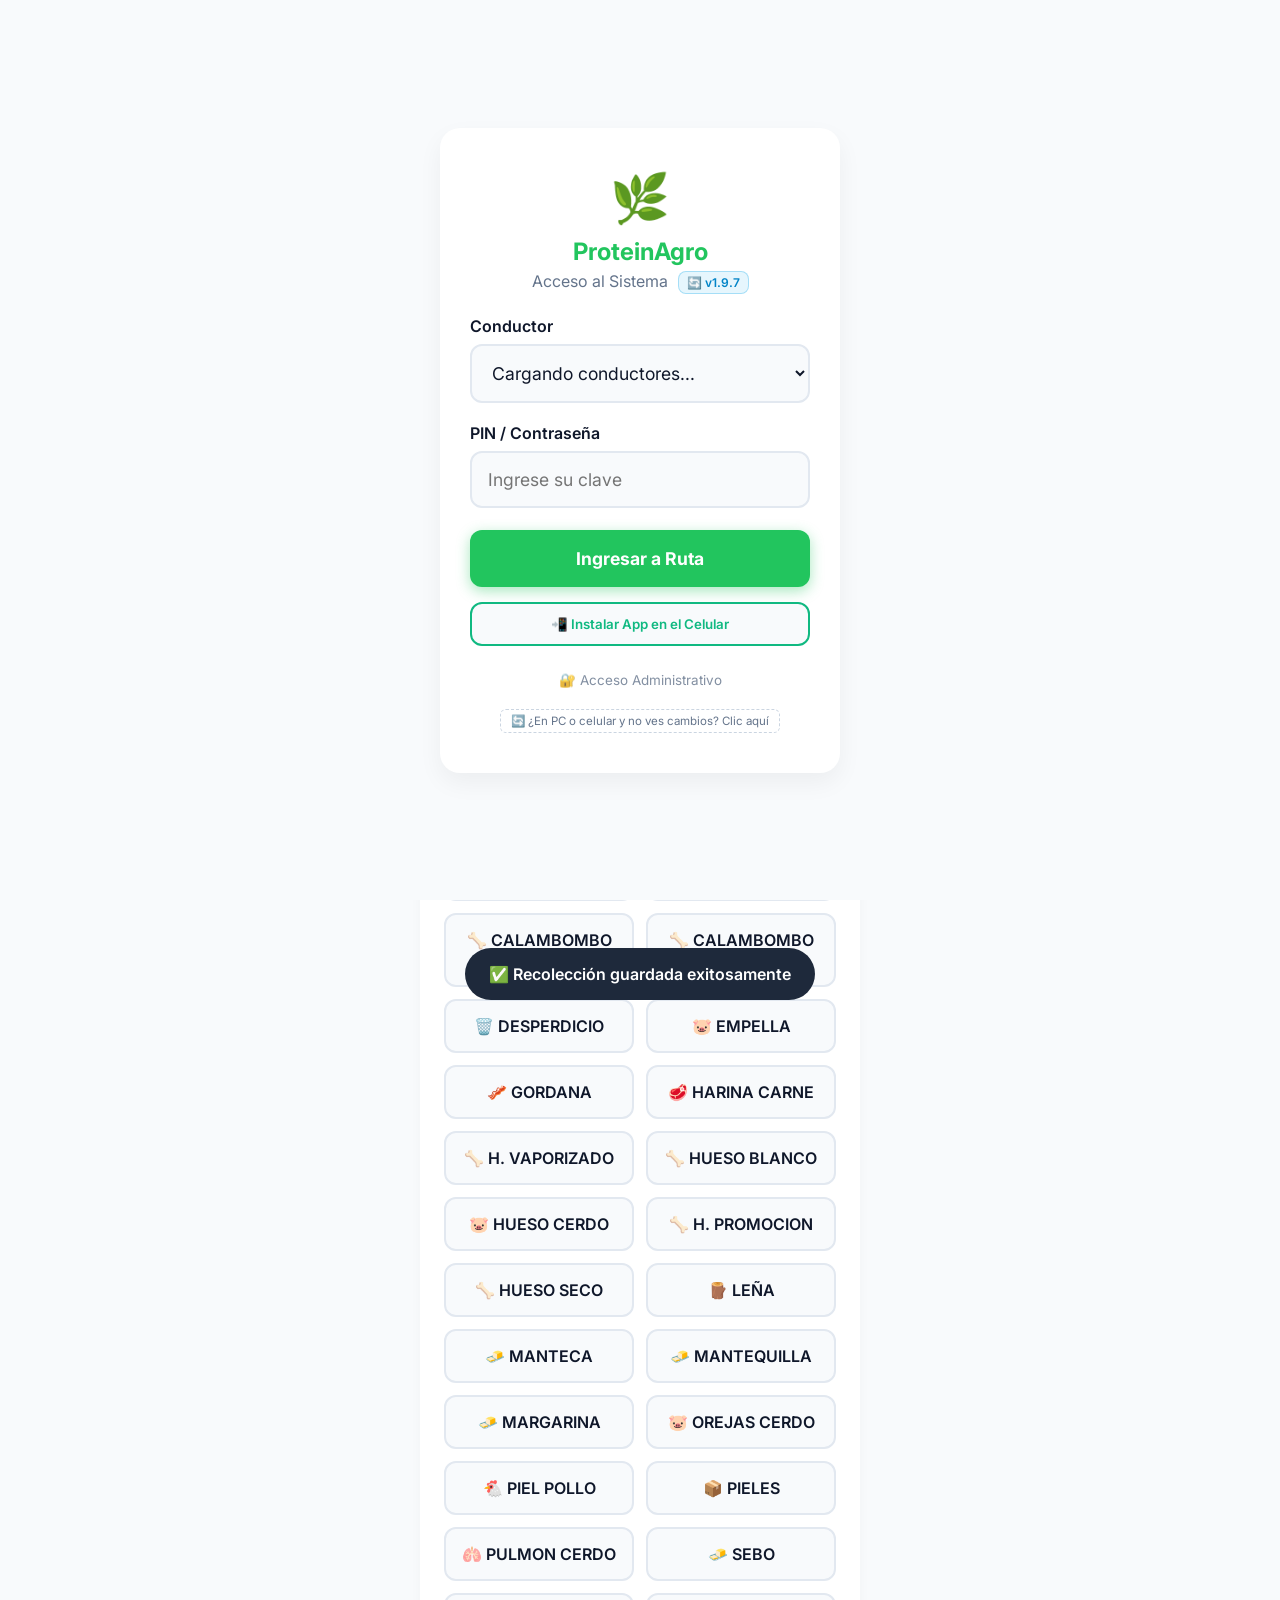
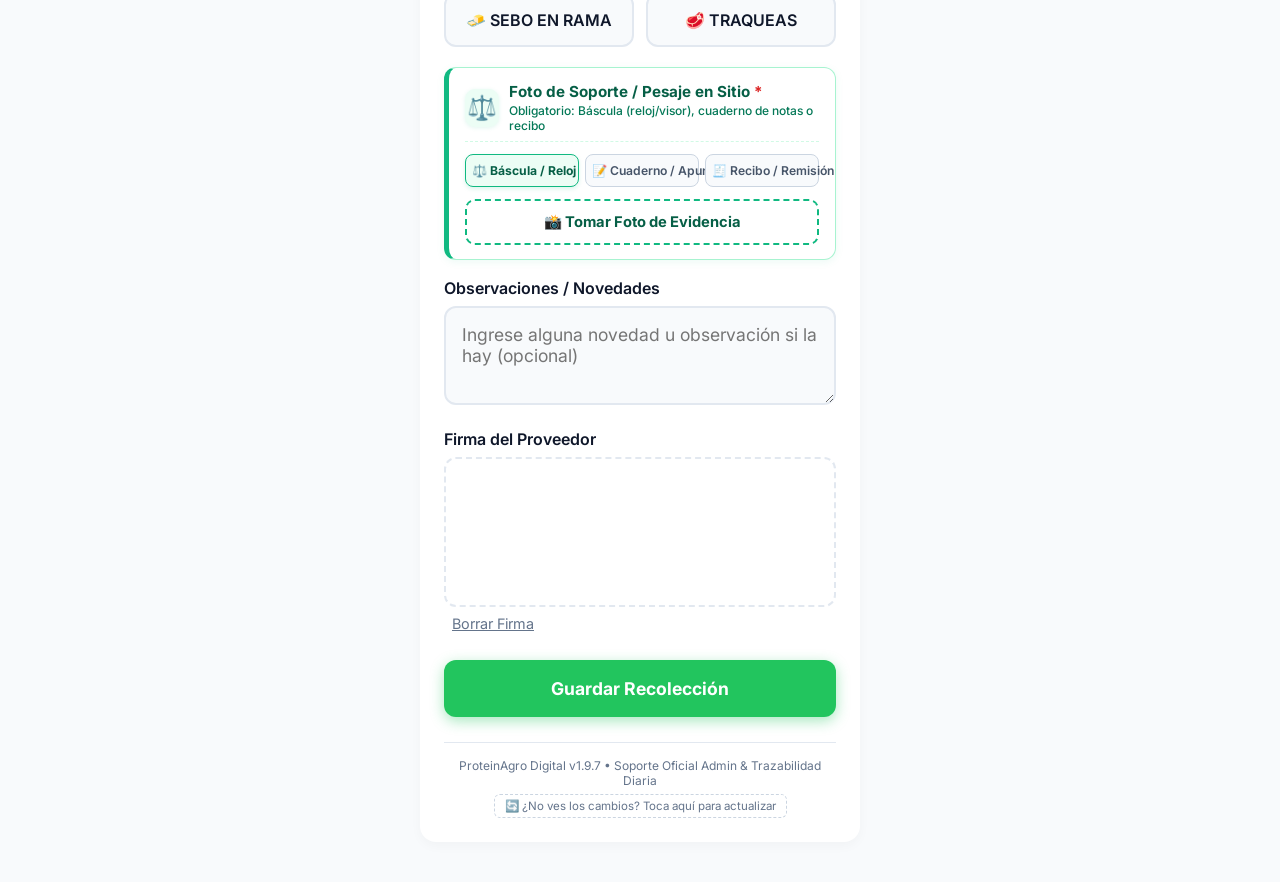
==== index.html @ dc863089 "feat(v1.9.7): evidencia visual flexible de pesaje y pantalla de visto bueno presencial POS" ====
<!DOCTYPE html>
<html lang="es">
<head>
    <meta charset="UTF-8">
    <meta name="viewport" content="width=device-width, initial-scale=1.0">
    <title>ProteinAgro - Recolección Materia Prima</title>
    <meta name="description" content="Sistema Digital de Recolección de Materia Prima para ProteinAgro">
    
    <!-- PWA Web App Manifest & Theme Color -->
    <link rel="manifest" href="manifest.json">
    <meta name="theme-color" content="#10b981">
    
    <!-- iOS PWA Meta Tags & Icons -->
    <meta name="apple-mobile-web-app-capable" content="yes">
    <meta name="apple-mobile-web-app-status-bar-style" content="black-translucent">
    <meta name="apple-mobile-web-app-title" content="ProteinAgro">
    <link rel="apple-touch-icon" href="icons/icon-192.png">
    
    <!-- Favicon -->
    <link rel="icon" type="image/svg+xml" href="icons/icon.svg">
    <link rel="alternate icon" type="image/png" href="icons/favicon.png">

    <!-- Preconnect a CDNs de Firebase y Chart.js -->
    <link rel="preconnect" href="https://www.gstatic.com" crossorigin>
    <link rel="preconnect" href="https://cdn.jsdelivr.net" crossorigin>

    <!-- Google Fonts -->
    <link rel="preconnect" href="https://fonts.googleapis.com">
    <link rel="preconnect" href="https://fonts.gstatic.com" crossorigin>
    <link href="https://fonts.googleapis.com/css2?family=Inter:wght@400;500;600;700&display=swap" rel="stylesheet">
    <link rel="stylesheet" href="styles.css?v=1.9.6">

    <!-- Firebase (Carga no bloqueante con defer para acelerar FCP) -->
    <script src="https://www.gstatic.com/firebasejs/10.12.2/firebase-app-compat.js" defer></script>
    <script src="https://www.gstatic.com/firebasejs/10.12.2/firebase-firestore-compat.js" defer></script>
    <script src="https://www.gstatic.com/firebasejs/10.12.2/firebase-auth-compat.js" defer></script>
    <script src="https://www.gstatic.com/firebasejs/10.12.2/firebase-storage-compat.js" defer></script>
    
    <!-- Chart.js -->
    <script src="https://cdn.jsdelivr.net/npm/chart.js" defer></script>
    
    <!-- App Script -->
    <script src="app.js?v=1.9.6" defer></script>
</head>
<body>
    <!-- Login Overlay -->
    <div id="login-overlay" class="login-overlay">
        <form class="login-card" id="login-form">
            <div class="logo-icon" style="font-size: 3rem; text-align: center; margin-bottom: 10px;">🌿</div>
            <h2 style="text-align: center; margin-bottom: 5px; color: var(--primary);">ProteinAgro</h2>
            <p style="text-align: center; color: var(--text-muted); margin-bottom: 22px;">
                Acceso al Sistema <button type="button" onclick="forzarActualizacionApp()" class="btn-update-badge" style="margin-left: 6px;" title="Tocar o hacer clic para forzar actualización inmediata">🔄 v1.9.7</button>
            </p>
            
            <!-- Modo Conductor (Predeterminado) -->
            <div id="conductor-login-section">
                <div class="form-group">
                    <label for="login-conductor">Conductor</label>
                    <select id="login-conductor" class="premium-input" required>
                        <option value="" disabled selected>Cargando conductores...</option>
                    </select>
                </div>
                
                <div class="form-group" style="margin-bottom: 22px;">
                    <label for="login-pin">PIN / Contraseña</label>
                    <input type="password" id="login-pin" class="premium-input" placeholder="Ingrese su clave" required>
                </div>
                
                <p id="login-error" style="color: #ef4444; text-align: center; font-weight: 500; display: none; margin-bottom: 15px;">PIN o usuario incorrecto</p>
                
                <button type="submit" id="btn-login" class="btn-primary" style="width: 100%;">
                    <span class="btn-text-content">Ingresar a Ruta</span>
                </button>

                <!-- Botón de Instalación en Celular Siempre Disponible -->
                <button type="button" id="btn-pwa-install" class="btn-secondary" style="width: 100%; margin-top: 15px; display: flex; align-items: center; justify-content: center; gap: 8px; border-color: #10b981; color: #10b981; font-weight: 600;">
                    📲 Instalar App en el Celular
                </button>

                <div class="login-toggle-container" style="text-align: center; margin-top: 20px;">
                    <button type="button" id="btn-toggle-admin-login" class="btn-link-discrete" title="Acceso exclusivo para administración">
                        🔐 Acceso Administrativo
                    </button>
                </div>

                <div style="text-align: center; margin-top: 15px;">
                    <button type="button" onclick="forzarActualizacionApp()" style="background: none; border: 1px dashed #cbd5e1; color: #64748b; padding: 4px 10px; border-radius: 6px; font-size: 0.72rem; cursor: pointer;">
                        🔄 ¿En PC o celular y no ves cambios? Clic aquí
                    </button>
                </div>
            </div>

            <!-- Modo Administrador (Oculto por defecto con acceso discreto) -->
            <div id="admin-login-section" style="display: none;">
                <div style="background: rgba(14, 165, 233, 0.1); color: #0284c7; padding: 8px 12px; border-radius: 8px; font-size: 0.84rem; font-weight: 600; text-align: center; margin-bottom: 18px; border: 1px solid rgba(14, 165, 233, 0.2);">
                    👑 Módulo de Administración y Control
                </div>

                <div class="form-group">
                    <label for="login-admin-user">Usuario Administrador</label>
                    <input type="text" id="login-admin-user" class="premium-input" value="admin" placeholder="admin o correo corporativo">
                </div>
                
                <div class="form-group" style="margin-bottom: 22px;">
                    <label for="login-admin-pin">Contraseña de Administrador</label>
                    <input type="password" id="login-admin-pin" class="premium-input" placeholder="****">
                </div>

                <p id="login-admin-error" style="color: #ef4444; text-align: center; font-weight: 500; display: none; margin-bottom: 15px;">Credenciales de administrador inválidas</p>

                <button type="button" id="btn-admin-submit" class="btn-primary" style="width: 100%; background: #0284c7; border-color: #0284c7;">
                    <span class="btn-text-content">Ingresar al Panel</span>
                </button>

                <div class="login-toggle-container" style="text-align: center; margin-top: 20px;">
                    <button type="button" id="btn-back-to-conductor" class="btn-link-discrete">
                        ← Volver a Conductor
                    </button>
                </div>

                <div style="text-align: center; margin-top: 15px;">
                    <button type="button" onclick="forzarActualizacionApp()" style="background: none; border: 1px dashed #cbd5e1; color: #64748b; padding: 4px 10px; border-radius: 6px; font-size: 0.72rem; cursor: pointer;">
                        🔄 ¿En PC o celular y no ves cambios? Clic aquí
                    </button>
                </div>
            </div>
        </form>
    </div>

    <!-- Admin Dashboard (Oculto por defecto) -->
    <div id="admin-view" class="admin-view" style="display: none;">
        <header class="app-header">
            <div class="logo-container">
                <div class="logo-icon">👑</div>
                <h1>Panel Administrativo</h1>
                <span class="version-tag">v1.9.7</span>
            </div>
            <div style="display: flex; align-items: center; gap: 8px;">
                <button type="button" class="btn-text btn-update-badge" title="Forzar actualización de la app" onclick="forzarActualizacionApp()">🔄 v1.9.7</button>
                <button id="btn-logout-admin" class="btn-secondary" style="padding: 8px 16px;">Salir</button>
            </div>
        </header>
        <main class="main-content" style="max-width: 1000px; margin: 0 auto; width: 100%;">
            
            <!-- Dashboard Estadístico -->
            <div class="dashboard-grid">
                <div class="card chart-card">
                    <h3>Kilos por Proveedor</h3>
                    <div class="chart-container">
                        <canvas id="chart-proveedor"></canvas>
                    </div>
                </div>
                <div class="card chart-card">
                    <h3>Kilos por Producto</h3>
                    <div class="chart-container">
                        <canvas id="chart-producto"></canvas>
                    </div>
                </div>
            </div>

            <!-- Cierre Diario y Eficiencia de Rutas -->
            <div class="card" style="padding: 20px; margin-bottom: 24px;">
                <div class="admin-card-header">
                    <h2 class="section-title">📊 Cierre Diario y Cobertura de Rutas</h2>
                </div>
                
                <div style="display: flex; gap: 12px; margin-bottom: 16px; flex-wrap: wrap;">
                    <div style="flex: 1; min-width: 180px;">
                        <label for="cierre-fecha" style="font-weight: 600; font-size: 14px; margin-bottom: 6px; display: block; color: #475569;">Fecha a auditar</label>
                        <input type="date" id="cierre-fecha" class="premium-input" style="width: 100%;">
                    </div>
                    <div style="flex: 2; min-width: 250px;">
                        <label for="cierre-ruta" style="font-weight: 600; font-size: 14px; margin-bottom: 6px; display: block; color: #475569;">Ruta</label>
                        <select id="cierre-ruta" class="premium-input" style="width: 100%;">
                            <option value="">Seleccione una ruta para evaluar...</option>
                            <!-- Llenado dinámicamente -->
                        </select>
                    </div>
                    <div style="display: flex; align-items: flex-end;">
                        <button type="button" id="btn-generar-cierre" class="btn-primary" style="height: 48px; padding: 0 24px; background: #8b5cf6; border-color: #8b5cf6;">Generar Cierre</button>
                    </div>
                </div>

                <!-- Filtro de Itinerario por Día de la Semana (v1.7.2) -->
                <div style="margin-top: -6px; margin-bottom: 16px; display: flex; align-items: center; justify-content: space-between; flex-wrap: wrap; gap: 8px; background: #f8fafc; padding: 8px 12px; border-radius: 8px; border: 1px solid #e2e8f0;">
                    <label style="display: inline-flex; align-items: center; gap: 8px; font-size: 13px; font-weight: 600; color: #334155; cursor: pointer; user-select: none;">
                        <input type="checkbox" id="cierre-solo-dia" checked style="width: 16px; height: 16px; accent-color: #8b5cf6; cursor: pointer;">
                        <span>Filtrar únicamente puntos programados para el día auditado</span>
                    </label>
                    <span id="cierre-dia-semana-pill" style="display: none; font-size: 11px; font-weight: 700; background: #ede9fe; color: #6d28d9; padding: 3px 10px; border-radius: 12px; border: 1px solid #ddd6fe;"></span>
                </div>

                <div id="cierre-alerta-info" style="display: none; padding: 12px 16px; border-radius: 8px; margin-bottom: 16px; font-size: 13px; font-weight: 600;"></div>

                <div id="cierre-resultados" style="display: none;">
                    <div style="background: #f8fafc; border: 1px solid #e2e8f0; border-radius: 12px; padding: 20px; margin-bottom: 16px;">
                        <div style="display: flex; justify-content: space-between; align-items: center; margin-bottom: 8px;">
                            <div style="display: flex; align-items: center; gap: 8px;">
                                <span id="cierre-titulo-cobertura" style="font-size: 16px; font-weight: 700; color: #1e293b;">Progreso de Cobertura</span>
                                <span id="cierre-fuente-badge" style="font-size: 11px; font-weight: 700; padding: 3px 10px; border-radius: 12px; background: #e0e7ff; color: #4338ca;">Google Sheets</span>
                            </div>
                            <span id="cierre-porcentaje" style="font-size: 28px; font-weight: 900; color: #10b981;">0%</span>
                        </div>
                        <div style="width: 100%; background: #e2e8f0; height: 16px; border-radius: 8px; overflow: hidden; margin-bottom: 16px; box-shadow: inset 0 2px 4px rgba(0,0,0,0.06);">
                            <div id="cierre-progress-bar" style="height: 100%; width: 0%; background: #10b981; transition: width 0.6s cubic-bezier(0.4, 0, 0.2, 1), background-color 0.4s ease;"></div>
                        </div>
                        <div style="display: flex; gap: 24px; font-size: 14px; color: #475569; flex-wrap: wrap;">
                            <div style="background: white; padding: 8px 16px; border-radius: 8px; border: 1px solid #e2e8f0; flex: 1; text-align: center;">
                                <div style="font-size: 12px; text-transform: uppercase; letter-spacing: 0.5px; margin-bottom: 4px;">Kilos Totales de la Ruta</div>
                                <div id="cierre-kilos-totales" style="color: #0284c7; font-weight: 800; font-size: 18px;">0 kg</div>
                            </div>
                            <div style="background: white; padding: 8px 16px; border-radius: 8px; border: 1px solid #e2e8f0; flex: 1; text-align: center;">
                                <div id="cierre-label-puntos" style="font-size: 12px; text-transform: uppercase; letter-spacing: 0.5px; margin-bottom: 4px;">Puntos Asignados</div>
                                <div id="cierre-total-puntos" style="color: #475569; font-weight: 800; font-size: 18px;">0</div>
                            </div>
                        </div>
                    </div>

                    <h3 style="font-size: 16px; font-weight: 700; color: #1e293b; margin-bottom: 12px;">Checklist de Visitas</h3>
                    <div class="table-responsive" style="max-height: 400px; overflow-y: auto;">
                        <table class="admin-table">
                            <thead style="position: sticky; top: 0; z-index: 10; background: white; box-shadow: 0 2px 4px rgba(0,0,0,0.05);">
                                <tr>
                                    <th>Estado</th>
                                    <th>Proveedor</th>
                                    <th>Sucursal / Punto</th>
                                    <th>Kilos / Novedad</th>
                                </tr>
                            </thead>
                            <tbody id="cierre-checklist-body">
                                <!-- Filas dinámicas -->
                            </tbody>
                        </table>
                    </div>
                </div>
            </div>

            <div class="card" style="padding: 20px;">
                <div class="admin-card-header">
                    <h2 class="section-title">Recolecciones en Vivo</h2>
                    <div class="admin-actions-group">
                        <button type="button" id="btn-admin-support-modal" class="btn-primary" style="background: #0284c7; border-color: #0284c7; display: inline-flex; align-items: center; gap: 6px; font-weight: 600;">
                            📄 Emitir Soporte Oficial
                        </button>
                        <button type="button" id="btn-admin-resync-sheets" onclick="resincronizarTodoAGoogleSheets()" class="btn-secondary" style="background: #ecfdf5; color: #047857; border: 1px solid #a7f3d0; font-weight: 700; display: inline-flex; align-items: center; gap: 6px; padding: 8px 14px; border-radius: 8px; cursor: pointer;">
                            🔄 Re-sincronizar Sheets
                        </button>
                        <button type="button" id="btn-admin-liquidar-sheets" onclick="liquidarPreciosVaciosSheetsAdmin()" class="btn-secondary" style="background: #fffbeb; color: #b45309; border: 1px solid #fde68a; font-weight: 700; display: inline-flex; align-items: center; gap: 6px; padding: 8px 14px; border-radius: 8px; cursor: pointer;" title="Asignar precio y valor automáticamente a celdas vacías en Google Sheets según la hoja Tarifas">
                            💰 Liquidar Precios Vacíos
                        </button>
                        <a href="https://docs.google.com/spreadsheets/d/1eQSRvG7vWkIoW3AT5e6Ahi7ndWF6P4OG_Alxo2Go0lU/edit?usp=sharing" target="_blank" class="btn-sheets">
                            📊 Abrir Google Sheets
                        </a>
                        <button id="btn-export" class="btn-primary btn-export-csv">📥 Exportar CSV</button>
                    </div>
                </div>
                <!-- v1.9.6: Barra de desplazamiento horizontal superior sincronizada + botones de navegación rápida -->
                <div class="table-scroll-toolbar" id="admin-scroll-toolbar">
                    <button type="button" class="btn-scroll-nav" data-scroll-dir="-1" title="Desplazar a la izquierda">◀</button>
                    <div class="table-top-scroll" id="admin-top-scroll"><div class="table-top-scroll-inner"></div></div>
                    <button type="button" class="btn-scroll-nav" data-scroll-dir="1" title="Desplazar a la derecha">▶</button>
                </div>
                <div class="table-responsive table-scroll-pro" id="admin-table-scroll">
                    <table class="admin-table">
                        <thead>
                            <tr>
                                <th>Fecha</th>
                                <th>Conductor</th>
                                <th>Ruta</th>
                                <th>Proveedor</th>
                                <th>Sucursal / Punto</th>
                                <th>Kilos Totales</th>
                                <th>Observaciones</th>
                                <th>Estado</th>
                                <th>Firma</th>
                                <th>Acciones</th>
                            </tr>
                        </thead>
                        <tbody id="admin-table-body">
                            <!-- Los datos caerán aquí -->
                        </tbody>
                    </table>
                </div>
            </div>
        </main>
    </div>

    <!-- App de Conductor (Se muestra al hacer login como conductor) -->
    <div class="app-container" id="driver-view">
        <!-- Header -->
        <header class="app-header">
            <div class="logo-container">
                <div class="logo-icon">🌿</div>
                <div>
                    <h1 style="font-size: 1.25rem; line-height: 1.1; margin: 0;">ProteinAgro</h1>
                    <span id="driver-header-badge" class="driver-header-badge" style="display: none;">👤 <span id="driver-header-name">Conductor</span></span>
                </div>
                <span class="version-tag">v1.9.7</span>
            </div>
            <div class="app-header-right">
                <button type="button" id="btn-force-update-header" class="btn-text btn-update-badge" title="Tocar para forzar actualización" onclick="forzarActualizacionApp()">🔄 v1.9.7</button>
                <button id="btn-pwa-install-header" class="btn-text" style="display: none; color: #10b981; font-weight: 600; font-size: 0.85rem; align-items: center; gap: 4px;">📲 Instalar</button>
                <div class="status-indicator offline" id="network-status">
                    <span class="dot"></span>
                    <span class="text">Sin conexión</span>
                </div>
                <button id="btn-logout-driver" class="btn-text btn-logout">Salir</button>
            </div>
        </header>

        <!-- Main Content -->
        <main class="main-content">
            <div class="card">
                <h2 class="section-title">Nueva Recolección</h2>
                <p class="section-subtitle">Registre los datos de la materia prima recolectada.</p>

                <!-- Banner de Programación para Hoy -->
                <div id="day-schedule-banner" class="day-schedule-banner">
                    <span id="day-schedule-text">📅 <strong>Programación para Hoy:</strong> Cargando itinerario...</span>
                </div>

                <form id="recoleccion-form" novalidate>
                    
                    <!-- Selección de Conductor (Fijado con Sesión Activa) -->
                    <div class="form-group" id="conductor-group">
                        <label for="conductor">Conductor <span id="conductor-session-badge" class="autofill-badge" style="display:none; background:#ecfdf5; color:#059669; border-color:#a7f3d0;">🔒 Sesión Activa</span></label>
                        <select id="conductor" required class="premium-input">
                            <option value="" disabled selected>Cargando conductores...</option>
                        </select>
                    </div>

                    <!-- Selección de Ruta -->
                    <div class="form-group">
                        <label for="ruta">Ruta de Recolección</label>
                        <select id="ruta" required class="premium-input">
                            <option value="" disabled selected>Cargando rutas...</option>
                        </select>
                    </div>

                    <!-- Horario e Itinerario Cronológico de la Ruta (6:00 AM - 3:30 PM) -->
                    <div id="route-schedule-container" class="route-schedule-card">
                        <h4 class="route-schedule-title">
                            ⏰ <span>Horario y Orden de Recolección (6:00 AM - 3:30 PM)</span>
                        </h4>
                        <p class="route-schedule-hint">Respete el orden de paradas por hora. Haga clic en una parada para autocompletar proveedor y punto:</p>
                        <div id="schedule-timeline-list" class="schedule-timeline-list">
                            <!-- Paradas dinámicas aquí -->
                        </div>
                    </div>

                    <!-- Campo Ruta Personalizada (Oculto por defecto) -->
                    <div class="form-group" id="custom-ruta-group" style="display: none;">
                        <label for="custom-ruta">Nombre de la Nueva Ruta</label>
                        <input type="text" id="custom-ruta" class="premium-input" placeholder="Escriba la nueva ruta...">
                    </div>

                    <!-- Selección de Proveedor / Razón Social (1. Proveedor) -->
                    <div class="form-group">
                        <label for="proveedor">🏬 Proveedor / Razon Social <span id="autofill-badge" class="autofill-badge">✨ Asignado automáticamente</span></label>
                        <select id="proveedor" required class="premium-input">
                            <option value="" disabled selected>Seleccione el proveedor</option>
                        </select>
                    </div>

                    <!-- Campo Proveedor Personalizado (Oculto por defecto) -->
                    <div class="form-group" id="custom-proveedor-group" style="display: none;">
                        <label for="custom-proveedor">Nombre del Nuevo Proveedor</label>
                        <input type="text" id="custom-proveedor" class="premium-input" placeholder="Escriba el nombre del proveedor...">
                    </div>

                    <!-- Selección de Sucursal / Punto de Recolección (2. Punto recolección) -->
                    <div class="form-group" id="sucursal-group">
                        <label for="sucursal">📍 Punto / Lugar de Recolección <span style="color: #ef4444;">*</span></label>
                        <select id="sucursal" required class="premium-input" disabled>
                            <option value="" disabled selected>Primero seleccione un proveedor</option>
                        </select>
                        <small id="sucursal-error" class="form-error-hint">⚠️ Debe seleccionar o registrar este punto obligatoriamente para continuar.</small>
                    </div>

                    <!-- Campo Sucursal Personalizada (Oculto por defecto) -->
                    <div class="form-group" id="custom-sucursal-group" style="display: none;">
                        <label for="custom-sucursal">Nombre de la Sucursal / Punto Nuevo <span style="color: #ef4444;">*</span></label>
                        <input type="text" id="custom-sucursal" class="premium-input" placeholder="Escriba el nombre del punto o municipio...">
                        <small id="custom-sucursal-error" class="form-error-hint">⚠️ Ingrese el nombre del nuevo punto / sucursal.</small>
                    </div>

                    <!-- Botón / Banner para Reportar Visita Fallida o Novedad (0 KG) -->
                    <div class="novedad-trigger-card" style="margin: 12px 0 22px 0; background: #fffbeb; border: 1.5px dashed #f59e0b; border-radius: 12px; padding: 12px 14px; display: flex; align-items: center; justify-content: space-between; gap: 10px; flex-wrap: wrap;">
                        <div style="display: flex; align-items: center; gap: 10px; flex: 1; min-width: 220px;">
                            <span style="font-size: 1.5rem; line-height: 1;">⚠️</span>
                            <div>
                                <strong style="color: #92400e; font-size: 0.9rem; display: block;">¿No hubo recolección en este punto?</strong>
                                <span style="color: #b45309; font-size: 0.78rem;">Local cerrado, sin producto, vía bloqueada, etc.</span>
                            </div>
                        </div>
                        <button type="button" id="btn-abrir-modal-novedad" class="btn-secondary" style="border-color: #f59e0b; color: #b45309; background: #ffffff; font-weight: 700; font-size: 0.85rem; padding: 8px 14px; border-radius: 8px; white-space: nowrap; cursor: pointer; transition: all 0.2s ease;">
                            ⚠️ Reportar Novedad
                        </button>
                    </div>

                    <!-- Selección de Productos (Botones Grandes) -->
                    <div class="form-group" style="position: relative;">
                        <div style="display: flex; justify-content: space-between; align-items: center; margin-bottom: 8px;">
                            <label style="margin-bottom: 0;">Producto Recolectado</label>
                            <button type="button" id="btn-abrir-modal-nuevo-producto" class="btn-nuevo-producto-shortcut" title="Dar de alta nuevo producto al vuelo">
                                ➕ Otro Material / Nuevo
                            </button>
                        </div>

                        <!-- Barra de Filtro de Productos Frecuentes del Proveedor (v1.9.6) -->
                        <div id="product-filter-header" class="product-filter-bar" style="display: none;">
                            <span id="product-filter-label" class="product-filter-label">
                                ⭐ Materias primas del proveedor
                            </span>
                            <button type="button" id="btn-toggle-todos-productos" class="btn-toggle-catalog">
                                Ver todo el catálogo (22) ▾
                            </button>
                        </div>

                        <div class="product-grid" id="product-grid">
                            <button type="button" class="product-btn" data-value="ACEITE">🛢️ ACEITE</button>
                            <button type="button" class="product-btn" data-value="CABEZAS">🐮 CABEZAS</button>
                            <button type="button" class="product-btn" data-value="CALAMBOMBO DE CERDO">🦴 CALAMBOMBO CERDO</button>
                            <button type="button" class="product-btn" data-value="CALAMBOMBO DE RES">🦴 CALAMBOMBO RES</button>
                            <button type="button" class="product-btn" data-value="DESPERDICIO">🗑️ DESPERDICIO</button>
                            <button type="button" class="product-btn" data-value="EMPELLA">🐷 EMPELLA</button>
                            <button type="button" class="product-btn" data-value="GORDANA">🥓 GORDANA</button>
                            <button type="button" class="product-btn" data-value="HARINA CARNE">🥩 HARINA CARNE</button>
                            <button type="button" class="product-btn" data-value="HARINA DE HUESO VAPORIZADA">🦴 H. VAPORIZADO</button>
                            <button type="button" class="product-btn" data-value="HUESO BLANCO">🦴 HUESO BLANCO</button>
                            <button type="button" class="product-btn" data-value="HUESO DE CERDO">🐷 HUESO CERDO</button>
                            <button type="button" class="product-btn" data-value="HUESO PROMOCION">🦴 H. PROMOCION</button>
                            <button type="button" class="product-btn" data-value="HUESO SECO">🦴 HUESO SECO</button>
                            <button type="button" class="product-btn" data-value="LEÑA">🪵 LEÑA</button>
                            <button type="button" class="product-btn" data-value="MANTECA">🧈 MANTECA</button>
                            <button type="button" class="product-btn" data-value="MANTEQUILLA">🧈 MANTEQUILLA</button>
                            <button type="button" class="product-btn" data-value="MARGARINA">🧈 MARGARINA</button>
                            <button type="button" class="product-btn" data-value="OREJAS DE CERDO">🐷 OREJAS CERDO</button>
                            <button type="button" class="product-btn" data-value="PIEL POLLO">🐔 PIEL POLLO</button>
                            <button type="button" class="product-btn" data-value="PIELES">📦 PIELES</button>
                            <button type="button" class="product-btn" data-value="PULMON DE CERDO">🫁 PULMON CERDO</button>
                            <button type="button" class="product-btn" data-value="SEBO">🧈 SEBO</button>
                            <button type="button" class="product-btn" data-value="SEBO EN RAMA">🧈 SEBO EN RAMA</button>
                            <button type="button" class="product-btn" data-value="TRAQUEAS">🥩 TRAQUEAS</button>
                        </div>
                        <input type="hidden" id="producto-seleccionado">
                    </div>

                    <!-- Cantidad (Kilos o Atados según materia prima) -->
                    <div class="form-group" id="kilos-group" style="display: none;">
                        <label for="kilos" id="kilos-label">Cantidad (Kilos)</label>
                        <div class="input-with-unit" id="input-with-unit-container" style="margin-bottom: 10px;">
                            <input type="text" id="kilos" inputmode="decimal" placeholder="0" class="premium-input huge-input" autocomplete="off">
                            <span class="unit" id="kilos-unit-badge">KG</span>
                        </div>
                        <div id="atados-quick-selector" class="atados-quick-selector" style="display: none;">
                            <span class="quick-selector-title">Selección Rápida de Atados:</span>
                            <div class="quick-selector-buttons">
                                <button type="button" class="btn-quick-atado" data-atados="1">1</button>
                                <button type="button" class="btn-quick-atado" data-atados="2">2</button>
                                <button type="button" class="btn-quick-atado" data-atados="3">3</button>
                                <button type="button" class="btn-quick-atado" data-atados="4">4</button>
                                <button type="button" class="btn-quick-atado" data-atados="5">5</button>
                            </div>
                        </div>
                        <div id="kilos-atado-hint" style="display: none; font-size: 0.8rem; color: #b45309; background: #fef3c7; border: 1px solid #fde68a; padding: 6px 10px; border-radius: 6px; margin-bottom: 12px; font-weight: 500;">
                            🪵 <strong>Atado de Leña:</strong> Equivale a 1 viaje completo de camión (Máximo 5 atados).
                        </div>
                        <button type="button" id="btn-registrar-producto" class="btn-secondary btn-add-product">➕ Registrar producto</button>
                    </div>

                    <!-- Lista de Productos Agregados -->
                    <div class="added-products-card" id="added-products">
                        <h3 class="added-products-title">Lista de Registros:</h3>
                        <ul id="products-list"></ul>
                    </div>

                    <!-- Captura de Factura en Sitio (Exclusivo Supermercados Caribe) -->
                    <div id="factura-caribe-container" class="factura-caribe-card" style="display: none;">
                        <div class="factura-caribe-header">
                            <span class="factura-caribe-icon">🧾</span>
                            <div>
                                <h4 class="factura-caribe-title">Soporte de Factura Física (Caribe)</h4>
                                <p class="factura-caribe-subtitle">Obligatorio para Supermercados Caribe</p>
                            </div>
                        </div>

                        <div class="factura-caribe-grid">
                            <div class="form-group" style="margin-bottom: 10px;">
                                <label for="factura-numero">N° de Factura / Tiquete <span style="color: #dc2626;">*</span></label>
                                <input type="text" id="factura-numero" class="premium-input" placeholder="Ej: POS-45892 o 10245" autocomplete="off">
                            </div>

                            <div class="form-group" style="margin-bottom: 10px;">
                                <label for="factura-valor">Valor Total Factura ($ COP) <span style="color: #dc2626;">*</span></label>
                                <input type="number" id="factura-valor" class="premium-input" placeholder="Ej: 185000" min="0" step="any" inputmode="numeric">
                            </div>
                        </div>

                        <!-- Alerta dinámica de discrepancia contra liquidación estimada -->
                        <div id="factura-discrepancia-alert" class="discrepancia-banner" style="display: none;"></div>

                        <!-- Captura Fotográfica de la Factura -->
                        <div class="form-group" style="margin-bottom: 4px;">
                            <label>Fotografía de la Factura <span style="color: #dc2626;">*</span></label>
                            <input type="file" id="factura-foto-input" accept="image/*" capture="environment" style="display: none;">
                            <button type="button" id="btn-capturar-factura" class="btn-secondary btn-camera-factura">
                                📸 Tomar Foto de Factura
                            </button>
                            <div id="factura-foto-preview-box" style="display: none; margin-top: 10px; position: relative; text-align: center;">
                                <img id="factura-foto-preview" src="" alt="Vista previa factura" style="max-width: 100%; max-height: 200px; border-radius: 10px; border: 2px solid #0284c7; object-fit: contain; background: #0f172a;">
                                <button type="button" id="btn-eliminar-foto-factura" style="margin-top: 6px; background: #fee2e2; color: #b91c1c; border: 1px solid #fca5a5; padding: 5px 12px; border-radius: 6px; font-size: 0.78rem; font-weight: 600; cursor: pointer;">
                                    🗑️ Cambiar / Borrar Foto
                                </button>
                            </div>
                        </div>
                    </div>

                    <!-- Evidencia de Pesaje en Sitio (Foto Flexible: Báscula / Cuaderno / Recibo) - v1.9.7 -->
                    <div id="evidencia-pesaje-container" class="evidencia-pesaje-card">
                        <div class="evidencia-pesaje-header">
                            <span class="evidencia-icon">⚖️</span>
                            <div>
                                <h4 class="evidencia-title">Foto de Soporte / Pesaje en Sitio <span style="color: #dc2626;">*</span></h4>
                                <p class="evidencia-subtitle">Obligatorio: Báscula (reloj/visor), cuaderno de notas o recibo</p>
                            </div>
                        </div>

                        <!-- Selector de Tipo de Evidencia -->
                        <div class="evidencia-tipo-selector" id="evidencia-tipo-selector">
                            <button type="button" class="btn-tipo-evidencia active" data-tipo="Báscula / Reloj">⚖️ Báscula / Reloj</button>
                            <button type="button" class="btn-tipo-evidencia" data-tipo="Cuaderno / Apuntes">📝 Cuaderno / Apuntes</button>
                            <button type="button" class="btn-tipo-evidencia" data-tipo="Recibo / Remisión">🧾 Recibo / Remisión</button>
                        </div>

                        <input type="file" id="evidencia-foto-input" accept="image/*" capture="environment" style="display: none;">
                        <button type="button" id="btn-capturar-evidencia" class="btn-secondary btn-camera-evidencia">
                            📸 Tomar Foto de Evidencia
                        </button>

                        <div id="evidencia-foto-preview-box" style="display: none; margin-top: 10px; text-align: center;">
                            <div style="position: relative; display: inline-block; max-width: 100%;">
                                <img id="evidencia-foto-preview" src="" alt="Evidencia pesaje" style="max-width: 100%; max-height: 200px; border-radius: 10px; border: 2px solid #10b981; object-fit: contain; background: #0f172a;">
                                <span id="evidencia-tipo-badge" class="badge-tipo-evidencia">⚖️ Báscula / Reloj</span>
                            </div>
                            <div style="margin-top: 8px;">
                                <button type="button" id="btn-eliminar-foto-evidencia" style="background: #fee2e2; color: #b91c1c; border: 1px solid #fca5a5; padding: 5px 14px; border-radius: 6px; font-size: 0.78rem; font-weight: 600; cursor: pointer;">
                                    🗑️ Cambiar / Borrar Foto
                                </button>
                            </div>
                        </div>
                    </div>

                    <!-- Observaciones / Novedades -->
                    <div class="form-group">
                        <label for="observaciones">Observaciones / Novedades</label>
                        <textarea id="observaciones" class="premium-input" rows="3" placeholder="Ingrese alguna novedad u observación si la hay (opcional)"></textarea>
                    </div>

                    <!-- Firma del Proveedor -->
                    <div class="form-group signature-group">
                        <label>Firma del Proveedor</label>
                        <div class="signature-wrapper">
                            <canvas id="signature-pad" class="signature-pad"></canvas>
                        </div>
                        <button type="button" id="btn-clear-signature" class="btn-text">Borrar Firma</button>
                    </div>

                    <!-- Submit -->
                    <button type="submit" id="btn-submit" class="btn-primary">
                        <span class="btn-text-content">Guardar Recolección</span>
                        <div class="spinner" style="display: none;"></div>
                    </button>
                </form>

                <!-- Footer de Versión & Ayuda de Caché -->
                <div style="text-align: center; margin-top: 25px; padding-top: 15px; border-top: 1px solid var(--border-color);">
                    <p style="font-size: 0.75rem; color: var(--text-muted); margin-bottom: 6px;">ProteinAgro Digital v1.9.7 • Soporte Oficial Admin & Trazabilidad Diaria</p>
                    <button type="button" onclick="forzarActualizacionApp()" style="background: none; border: 1px dashed #cbd5e1; color: #64748b; padding: 4px 10px; border-radius: 6px; font-size: 0.72rem; cursor: pointer;">
                        🔄 ¿No ves los cambios? Toca aquí para actualizar
                    </button>
                </div>
            </div>
        </main>
        
        <!-- Success Toast -->
        <div id="toast" class="toast">✅ Recolección guardada exitosamente</div>
    </div>

    <!-- Modal de Visto Bueno con Proveedor (Modo Datáfono LCD) - v1.9.7 -->
    <div id="modal-visto-bueno" class="dataphone-modal-overlay" style="display: none;">
        <div class="dataphone-card">
            <!-- Barra Superior Tipo Terminal POS -->
            <div class="dataphone-screen-header">
                <div class="dataphone-signal">📶 PROTEINAGRO POS • VALIDACIÓN EN SITIO</div>
                <div class="dataphone-time" id="vb-time">--:--</div>
            </div>

            <!-- Pantalla LCD de Alto Contraste -->
            <div class="dataphone-lcd">
                <div class="dataphone-lcd-title">RESUMEN DE ENTREGA</div>
                <div class="dataphone-prov" id="vb-proveedor">--</div>
                <div class="dataphone-branch" id="vb-punto">📍 --</div>

                <div class="dataphone-divider"></div>

                <!-- Lista de Productos y Pesajes -->
                <div class="dataphone-items" id="vb-items-list">
                    <!-- Filas dinámicas en letra grande -->
                </div>

                <!-- Caja de Total Gigante LCD -->
                <div class="dataphone-total-box">
                    <span class="dataphone-total-label">TOTAL RECOLECTADO:</span>
                    <span class="dataphone-total-val" id="vb-total-val">0.00 KG</span>
                </div>

                <!-- Estado de la Evidencia Fotográfica -->
                <div class="dataphone-evidence-status" id="vb-evidence-status">
                    ✅ Evidencia de soporte vinculada: <strong id="vb-evidence-type">Báscula / Reloj</strong>
                </div>
            </div>

            <!-- Sección de Validación en Persona -->
            <div class="dataphone-validation-section">
                <label for="vb-entregado-por" class="dataphone-input-label">
                    👤 ¿Quién entrega en carnicería / punto? <span style="color: #dc2626;">*</span>
                </label>
                <input type="text" id="vb-entregado-por" class="dataphone-input" placeholder="Ej: Don Carlos / Wilson / Encargado" autocomplete="off" required>
                <small id="vb-entregado-error" class="dataphone-error-hint" style="display: none;">⚠️ Ingrese obligatoriamente el nombre de la persona que entrega.</small>
            </div>

            <!-- Botones de Acción Datáfono -->
            <div class="dataphone-actions">
                <button type="button" id="btn-confirmar-visto-bueno" class="btn-dataphone-confirm">
                    <span class="btn-vb-text">✅ CONFIRMADO CON EL PROVEEDOR</span>
                    <div class="spinner vb-spinner" style="display: none;"></div>
                </button>
                <button type="button" id="btn-cancelar-visto-bueno" class="btn-dataphone-cancel">
                    ✏️ Modificar / Corregir Kilos
                </button>
            </div>
        </div>
    </div>

    <!-- Modal de Comprobante / Soporte de Recolección (Voucher Digital) -->
    <div id="receipt-modal" class="voucher-modal-overlay">
        <div class="voucher-card" id="receipt-card">
            
            <!-- Header Voucher -->
            <div class="voucher-header">
                <div class="voucher-logo-icon">🌿</div>
                <h2 class="voucher-title">ProteinAgro</h2>
                <p class="voucher-subtitle">Soporte Oficial de Recolección</p>
                <div id="receipt-number" class="voucher-number-badge">
                    N° REC-0000000
                </div>
            </div>

            <!-- Meta Info -->
            <div class="voucher-meta-grid">
                <div><strong>📅 Fecha:</strong> <span id="receipt-date">--</span></div>
                <div><strong>⏰ Hora:</strong> <span id="receipt-time">--</span></div>
                <div><strong>🚛 Conductor:</strong> <span id="receipt-driver">--</span></div>
                <div><strong>🗺️ Ruta:</strong> <span id="receipt-route">--</span></div>
                <div class="voucher-meta-full"><strong>🏬 Proveedor:</strong> <span id="receipt-provider">--</span></div>
                <div class="voucher-meta-full"><strong>📍 Sucursal / Punto:</strong> <span id="receipt-branch">--</span></div>
                <div class="voucher-meta-full" id="receipt-entregado-container" style="display: none; background: #ecfdf5; border: 1px solid #a7f3d0; border-radius: 6px; padding: 6px 10px; color: #065f46; font-size: 0.85rem;">
                    <strong>👤 Entregado y Validado por:</strong> <span id="receipt-entregado-por" style="font-weight: 700;">--</span>
                </div>
            </div>

            <!-- Tabla Productos -->
            <div class="voucher-table-box">
                <table class="voucher-table">
                    <thead>
                        <tr class="voucher-table-header">
                            <th class="voucher-table-col-prod">Producto</th>
                            <th class="voucher-table-col-kg">Cantidad (KG)</th>
                        </tr>
                    </thead>
                    <tbody id="receipt-items-body">
                        <!-- Filas dinámicas -->
                    </tbody>
                </table>
            </div>

            <!-- Total Kilos -->
            <div class="voucher-total-box">
                <span class="voucher-total-label">TOTAL RECOLECTADO:</span>
                <span id="receipt-total-kilos" class="voucher-total-kilos">0.0 KG</span>
            </div>

            <!-- Factura Caribe si aplica -->
            <div id="receipt-factura-row" class="voucher-obs-box" style="display: none; background: #f0f9ff; border-left: 4px solid #0284c7; color: #0c4a6e; margin-bottom: 10px;">
                <strong>🧾 Factura Proveedor:</strong> <span id="receipt-factura-info">--</span>
            </div>

            <!-- Observaciones si hay -->
            <div id="receipt-obs-container" class="voucher-obs-box">
                <strong>Observaciones:</strong> <span id="receipt-obs">--</span>
            </div>

            <!-- Evidencia de Pesaje Foto si hay -->
            <div id="receipt-soporte-box" class="voucher-obs-box" style="display: none; background: #f8fafc; border: 1px solid #e2e8f0; text-align: center; margin-bottom: 10px;">
                <strong>📷 Evidencia de Pesaje (<span id="receipt-soporte-tipo">Báscula</span>):</strong>
                <div style="margin-top: 6px;">
                    <img id="receipt-soporte-img" src="" alt="Evidencia de Pesaje" style="max-height: 140px; max-width: 100%; border-radius: 6px; border: 1px solid #cbd5e1; object-fit: contain; background: #0f172a; cursor: pointer;">
                </div>
            </div>

            <!-- Firma Preview -->
            <div class="voucher-signature-box">
                <span class="voucher-signature-label">Firma del Recibido / Conformidad Punto:</span>
                <img id="receipt-signature-img" src="" class="voucher-signature-img" alt="Firma">
            </div>

            <!-- Acciones Botones -->
            <div class="voucher-actions">
                <button id="btn-share-whatsapp" class="btn-whatsapp">
                    📲 Compartir por WhatsApp
                </button>
                <div class="voucher-action-row">
                    <button id="btn-print-receipt" class="btn-print-voucher">
                        📄 Imprimir / PDF
                    </button>
                    <button type="button" id="btn-edit-from-receipt" class="btn-secondary" style="display: none; background: #fef3c7; color: #92400e; border: 1px solid #fde68a; font-weight: 700; border-radius: 8px; padding: 10px 14px; cursor: pointer;">
                        ✏️ Corregir
                    </button>
                    <button id="btn-close-receipt" class="btn-close-voucher">
                        ❌ Cerrar
                    </button>
                </div>
            </div>

        </div>
    </div>

    <!-- Modal para Emitir Soporte Oficial desde Admin (Búsqueda Inteligente y Autollenado) -->
    <div id="admin-support-modal" class="voucher-modal-overlay" style="display: none;">
        <div class="voucher-card" style="max-width: 540px; width: 92%; max-height: 90vh; overflow-y: auto; text-align: left;">
            <div style="display: flex; justify-content: space-between; align-items: center; margin-bottom: 15px; border-bottom: 1px solid #e2e8f0; padding-bottom: 10px;">
                <div style="display: flex; align-items: center; gap: 10px;">
                    <span style="font-size: 1.6rem;">📄</span>
                    <div>
                        <h3 style="margin: 0; font-size: 1.15rem; color: #0f172a; font-weight: 700;">Emitir Soporte Oficial</h3>
                        <p style="margin: 0; font-size: 0.75rem; color: #64748b;">Seleccione fecha, proveedor y punto para autollenar datos</p>
                    </div>
                </div>
                <button type="button" id="btn-close-admin-support-modal" style="background: none; border: none; font-size: 1.6rem; color: #94a3b8; cursor: pointer; padding: 0 4px; line-height: 1;">&times;</button>
            </div>

            <!-- Selectores de Búsqueda -->
            <div class="form-group" style="margin-bottom: 12px;">
                <label for="admin-search-date" style="font-size: 0.85rem; font-weight: 600; color: #1e293b;">📅 1. Fecha del Servicio</label>
                <input type="date" id="admin-search-date" class="premium-input" style="padding: 10px 12px; font-size: 0.95rem;">
            </div>

            <div class="form-group" style="margin-bottom: 12px;">
                <div style="display: flex; justify-content: space-between; align-items: center; margin-bottom: 5px;">
                    <label for="admin-search-provider" style="font-size: 0.85rem; font-weight: 600; color: #1e293b; margin: 0;">🏬 2. Proveedor / Razón Social</label>
                    <button type="button" id="btn-refresh-admin-providers" title="Refrescar lista en vivo desde Google Sheets" style="background: #f0fdf4; border: 1px solid #bbf7d0; color: #166534; font-size: 0.76rem; font-weight: 700; padding: 3px 8px; border-radius: 6px; cursor: pointer; display: inline-flex; align-items: center; gap: 4px; transition: all 0.2s;">
                        🔄 Refrescar Sheets
                    </button>
                </div>
                <select id="admin-search-provider" class="premium-input" style="padding: 10px 12px; font-size: 0.95rem;">
                    <option value="" disabled selected>Seleccione un proveedor</option>
                </select>
            </div>

            <div class="form-group" style="margin-bottom: 16px;">
                <label for="admin-search-point" style="font-size: 0.85rem; font-weight: 600; color: #1e293b;">📍 3. Punto / Sucursal</label>
                <select id="admin-search-point" class="premium-input" style="padding: 10px 12px; font-size: 0.95rem;" disabled>
                    <option value="" disabled selected>Primero seleccione un proveedor</option>
                </select>
            </div>

            <!-- Selector para múltiples servicios el mismo día si aplica -->
            <div id="admin-search-multiple-box" style="display: none; margin-bottom: 14px; background: #eff6ff; border: 1px solid #bfdbfe; border-radius: 8px; padding: 10px 12px;">
                <label for="admin-search-multiple-select" style="font-size: 0.8rem; font-weight: 700; color: #1d4ed8; margin-bottom: 4px; display: block;">
                    ℹ️ Se encontraron varios servicios en esta fecha. Seleccione el viaje:
                </label>
                <select id="admin-search-multiple-select" class="premium-input" style="padding: 6px 10px; font-size: 0.85rem;"></select>
            </div>

            <!-- Estado de carga -->
            <div id="admin-search-loading" style="display: none; text-align: center; padding: 15px; color: #0284c7; font-size: 0.85rem; font-weight: 600;">
                ⏳ Buscando recolección en base de datos...
            </div>

            <!-- Tarjeta de Resultado y Autollenado -->
            <div id="admin-search-result-box" style="display: none; background: #f8fafc; border: 1px solid #cbd5e1; border-radius: 10px; padding: 14px; margin-bottom: 18px;">
                <div style="display: flex; justify-content: space-between; align-items: center; margin-bottom: 10px;">
                    <span id="admin-search-status-badge" style="display: inline-flex; align-items: center; gap: 6px; font-size: 0.78rem; font-weight: 700; color: #15803d; background: #dcfce7; padding: 3px 10px; border-radius: 20px;">
                        ✅ Recolección Encontrada
                    </span>
                    <span id="admin-search-receipt-id" style="font-size: 0.75rem; font-weight: 700; color: #64748b; font-family: monospace;"></span>
                </div>
                
                <div id="admin-search-meta" style="font-size: 0.83rem; color: #334155; line-height: 1.5; margin-bottom: 10px; background: white; padding: 8px 12px; border-radius: 6px; border: 1px solid #e2e8f0;">
                    <!-- Metadata autollenada -->
                </div>

                <div style="font-size: 0.8rem; font-weight: 700; color: #475569; margin-bottom: 4px;">Productos Registrados:</div>
                <div id="admin-search-products-preview" style="background: white; border: 1px solid #e2e8f0; border-radius: 8px; padding: 8px 12px; font-size: 0.85rem; margin-bottom: 10px; max-height: 140px; overflow-y: auto;">
                    <!-- Productos autollenados -->
                </div>

                <div id="admin-search-total" style="font-size: 1.1rem; font-weight: 800; color: #16a34a; text-align: right; margin-bottom: 14px;">
                    <!-- Total kilos -->
                </div>

                <div style="display: flex; flex-direction: column; gap: 8px;">
                    <button type="button" id="btn-admin-view-voucher" class="btn-primary" style="width: 100%; background: #0284c7; border-color: #0284c7; padding: 12px; font-weight: 700; display: flex; justify-content: center; align-items: center; gap: 8px; box-shadow: 0 4px 6px -1px rgba(2, 132, 199, 0.2);">
                        📄 Abrir Soporte Oficial (WhatsApp / Imprimir)
                    </button>
                    <button type="button" id="btn-admin-edit-found" class="btn-secondary" style="width: 100%; background: #fef3c7; color: #92400e; border: 1px solid #fde68a; padding: 11px; font-weight: 700; display: flex; justify-content: center; align-items: center; gap: 8px; cursor: pointer; border-radius: 8px;">
                        ✏️ Corregir / Editar esta Recolección
                    </button>
                </div>
            </div>

            <!-- Estado Vacío -->
            <div id="admin-search-empty-box" style="display: none; text-align: center; padding: 18px; background: #fff1f2; border: 1px dashed #f43f5e; border-radius: 10px; color: #be123c; font-size: 0.85rem; margin-bottom: 15px;">
                ⚠️ No se encontró ninguna recolección registrada para esta fecha, proveedor y punto. Verifique los datos seleccionados.
            </div>
        </div>
    </div>

    <!-- Modal para Editar Recolección desde Admin (v1.4.4) -->
    <div id="admin-edit-modal" class="voucher-modal-overlay" style="display: none;">
        <div class="voucher-card" style="max-width: 560px; width: 92%; max-height: 90vh; overflow-y: auto; text-align: left; padding: 22px;">
            <div style="display: flex; justify-content: space-between; align-items: center; margin-bottom: 15px; border-bottom: 1px solid #e2e8f0; padding-bottom: 10px;">
                <div style="display: flex; align-items: center; gap: 10px;">
                    <span style="font-size: 1.6rem;">✏️</span>
                    <div>
                        <h3 style="margin: 0; font-size: 1.15rem; color: #0f172a; font-weight: 700;">Editar Recolección</h3>
                        <p style="margin: 0; font-size: 0.75rem; color: #64748b;" id="admin-edit-id-subtitle">Modificar datos registrados</p>
                    </div>
                </div>
                <button type="button" id="btn-close-admin-edit-modal" style="background: none; border: none; font-size: 1.6rem; color: #94a3b8; cursor: pointer; padding: 0 4px; line-height: 1;">&times;</button>
            </div>

            <form id="form-admin-edit" novalidate>
                <input type="hidden" id="edit-doc-id">
                <input type="hidden" id="edit-local-id">

                <div style="display: grid; grid-template-columns: 1fr 1fr; gap: 10px; margin-bottom: 12px;">
                    <div class="form-group">
                        <label for="edit-conductor" style="font-size: 0.85rem; font-weight: 600; color: #1e293b;">🚛 Conductor</label>
                        <select id="edit-conductor" class="premium-input" style="padding: 8px 10px; font-size: 0.9rem;" required></select>
                    </div>
                    <div class="form-group">
                        <label for="edit-ruta" style="font-size: 0.85rem; font-weight: 600; color: #1e293b;">🗺️ Ruta</label>
                        <select id="edit-ruta" class="premium-input" style="padding: 8px 10px; font-size: 0.9rem;" required></select>
                    </div>
                </div>

                <div style="display: grid; grid-template-columns: 1fr 1fr; gap: 10px; margin-bottom: 12px;">
                    <div class="form-group">
                        <label for="edit-proveedor" style="font-size: 0.85rem; font-weight: 600; color: #1e293b;">🏬 Proveedor</label>
                        <input type="text" id="edit-proveedor" list="edit-prov-list" class="premium-input" style="padding: 8px 10px; font-size: 0.9rem;" required>
                        <datalist id="edit-prov-list"></datalist>
                    </div>
                    <div class="form-group">
                        <label for="edit-punto" style="font-size: 0.85rem; font-weight: 600; color: #1e293b;">📍 Punto / Sucursal</label>
                        <input type="text" id="edit-punto" list="edit-point-list" class="premium-input" style="padding: 8px 10px; font-size: 0.9rem;" required>
                        <datalist id="edit-point-list"></datalist>
                    </div>
                </div>

                <div class="form-group" style="margin-bottom: 14px;">
                    <label for="edit-fecha" style="font-size: 0.85rem; font-weight: 600; color: #1e293b;">📅 Fecha / Hora</label>
                    <input type="text" id="edit-fecha" class="premium-input" style="padding: 8px 10px; font-size: 0.9rem;" required>
                </div>

                <!-- Lista de Productos Editables -->
                <div style="margin-bottom: 14px;">
                    <div style="display: flex; justify-content: space-between; align-items: center; margin-bottom: 8px;">
                        <label style="font-size: 0.85rem; font-weight: 700; color: #1e293b;">📦 Productos y Kilos Registrados</label>
                        <button type="button" id="btn-edit-add-product" style="background: #e0f2fe; color: #0369a1; border: 1px solid #bae6fd; border-radius: 6px; padding: 4px 10px; font-size: 0.78rem; font-weight: 700; cursor: pointer;">
                            ➕ Agregar Producto
                        </button>
                    </div>
                    <div id="edit-products-list" style="background: #f8fafc; border: 1px solid #e2e8f0; border-radius: 8px; padding: 10px; display: flex; flex-direction: column; gap: 8px; max-height: 220px; overflow-y: auto;">
                        <!-- Filas de producto dinámicas -->
                    </div>
                </div>

                <div id="edit-total-preview" style="font-size: 1.05rem; font-weight: 800; color: #16a34a; text-align: right; margin-bottom: 14px;">
                    ⚖️ Total Kilos: 0 KG
                </div>

                <div class="form-group" style="margin-bottom: 16px;">
                    <label for="edit-observaciones" style="font-size: 0.85rem; font-weight: 600; color: #1e293b;">📝 Observaciones</label>
                    <textarea id="edit-observaciones" class="premium-input" style="padding: 8px 10px; font-size: 0.88rem; min-height: 50px; resize: vertical;"></textarea>
                </div>

                <div style="display: flex; gap: 10px;">
                    <button type="button" id="btn-cancel-admin-edit" class="btn-secondary" style="flex: 1; padding: 10px; font-weight: 600;">
                        Cancelar
                    </button>
                    <button type="submit" id="btn-save-admin-edit" class="btn-primary" style="flex: 2; padding: 10px; font-weight: 700; background: #f59e0b; border-color: #d97706; display: flex; justify-content: center; align-items: center; gap: 6px;">
                        💾 Guardar Corrección
                    </button>
                </div>
            </form>
        </div>
    </div>

    <!-- Modal Registrar Novedad / Visita Fallida (0 KG) -->
    <div id="modal-novedad" class="voucher-modal-overlay" style="display: none;">
        <div class="voucher-card" style="max-width: 500px; width: 94%; max-height: 92vh; overflow-y: auto; text-align: left; padding: 22px;">
            
            <!-- Cabecera del Modal -->
            <div style="display: flex; justify-content: space-between; align-items: center; margin-bottom: 15px; border-bottom: 2px solid #fef3c7; padding-bottom: 12px;">
                <div style="display: flex; align-items: center; gap: 10px;">
                    <span style="font-size: 1.7rem; background: #fef3c7; padding: 6px; border-radius: 10px;">⚠️</span>
                    <div>
                        <h3 style="margin: 0; font-size: 1.2rem; color: #92400e; font-weight: 800;">Reportar Visita Fallida</h3>
                        <p style="margin: 0; font-size: 0.78rem; color: #b45309;">Constancia oficial de visita sin recolección de kilos</p>
                    </div>
                </div>
                <button type="button" id="btn-cerrar-modal-novedad" style="background: none; border: none; font-size: 1.8rem; color: #94a3b8; cursor: pointer; padding: 0 4px; line-height: 1;">&times;</button>
            </div>

            <!-- Resumen del Punto donde ocurre la Novedad -->
            <div style="background: #f8fafc; border: 1px solid #e2e8f0; border-radius: 10px; padding: 12px; margin-bottom: 16px; font-size: 0.86rem; color: #334155; line-height: 1.5;">
                <div><strong>🏬 Proveedor:</strong> <span id="novedad-resumen-proveedor" style="color: #0f172a; font-weight: 700;">--</span></div>
                <div><strong>📍 Punto / Sucursal:</strong> <span id="novedad-resumen-punto" style="color: #0284c7; font-weight: 700;">--</span></div>
                <div style="font-size: 0.8rem; color: #64748b; margin-top: 4px;">
                    <strong>🗺️ Ruta:</strong> <span id="novedad-resumen-ruta">--</span> &nbsp;|&nbsp; <strong>🚛 Conductor:</strong> <span id="novedad-resumen-conductor">--</span>
                </div>
            </div>

            <!-- Formulario de la Novedad -->
            <form id="form-novedad" novalidate>
                
                <!-- 1. Causal Estandarizada -->
                <div class="form-group" style="margin-bottom: 14px;">
                    <label for="novedad-causal" style="font-weight: 700; color: #1e293b; font-size: 0.88rem;">
                        Causal de la Novedad <span style="color: #ef4444;">*</span>
                    </label>
                    <select id="novedad-causal" class="premium-input" required style="font-size: 0.92rem; font-weight: 600;">
                        <option value="" disabled selected>Seleccione la causal de la novedad...</option>
                        <option value="Cliente Cancela Servicio">🚫 Cliente Cancela Servicio (Antes de arribo / En desplazamiento)</option>
                        <option value="Establecimiento Cerrado">🔒 Establecimiento Cerrado</option>
                        <option value="Sin Materia Prima Disponible (0 Kg)">🥩 Sin Materia Prima Disponible (0 Kg)</option>
                        <option value="No Pueden Atender en el Momento">⏳ No Pueden Atender en el Momento</option>
                        <option value="Sin Parqueo / Acceso Bloqueado">🚫 Sin Parqueo / Acceso Bloqueado</option>
                        <option value="Encargado Ausente">👤 Encargado Ausente</option>
                        <option value="Producto Aún en Proceso">🔪 Producto Aún en Proceso</option>
                        <option value="No Cumple Calidad / Mal Estado">⚠️ No Cumple Calidad / Mal Estado</option>
                        <option value="Entregado a Otro Recolector">🔄 Entregado a Otro Recolector</option>
                        <option value="Camión Lleno (Capacidad Máxima)">🚛 Camión Lleno (Capacidad Máxima)</option>
                        <option value="Otra Novedad">📝 Otra Novedad (Detallar abajo)</option>
                    </select>
                </div>

                <!-- 2. Foto de Constancia Obligatoria -->
                <div class="form-group" style="margin-bottom: 16px;">
                    <label style="font-weight: 700; color: #1e293b; font-size: 0.88rem; display: flex; justify-content: space-between; align-items: center;">
                        <span id="novedad-foto-label">📸 Foto de Constancia / Evidencia <span style="color: #ef4444;">*</span></span>
                        <span id="novedad-gps-badge" style="font-size: 0.72rem; color: #059669; background: #ecfdf5; padding: 2px 6px; border-radius: 4px; font-weight: 600;">📍 GPS listo</span>
                    </label>
                    <p id="novedad-foto-ayuda" style="margin: 0 0 8px 0; font-size: 0.76rem; color: #64748b;">
                        Tome una foto clara del local cerrado, vía, báscula o motivo que impidió la recolección.
                    </p>

                    <!-- Input oculto para cámara nativa -->
                    <input type="file" id="novedad-foto-input" accept="image/*" capture="environment" style="display: none;">
                    
                    <!-- Botón para disparar cámara -->
                    <button type="button" id="btn-tomar-foto-novedad" class="btn-primary" style="width: 100%; background: #f8fafc; color: #0284c7; border: 2px dashed #0284c7; padding: 14px; font-size: 0.95rem; font-weight: 700; display: flex; align-items: center; justify-content: center; gap: 8px; border-radius: 10px; cursor: pointer;">
                        <span style="font-size: 1.3rem;">📷</span> Tomar Foto con la Cámara
                    </button>

                    <!-- Previsualización de la foto capturada -->
                    <div id="novedad-preview-box" style="display: none; margin-top: 10px; text-align: center; background: #f1f5f9; border-radius: 10px; padding: 10px;">
                        <img id="novedad-preview-img" src="" alt="Evidencia" style="max-height: 180px; max-width: 100%; border-radius: 8px; object-fit: contain; box-shadow: 0 2px 6px rgba(0,0,0,0.15);">
                        <div style="margin-top: 8px; display: flex; justify-content: center; gap: 12px; align-items: center;">
                            <span style="color: #059669; font-size: 0.8rem; font-weight: 700;">✅ Foto capturada</span>
                            <button type="button" id="btn-cambiar-foto-novedad" style="background: none; border: none; color: #ef4444; font-size: 0.8rem; font-weight: 600; cursor: pointer; text-decoration: underline;">
                                🔄 Cambiar foto
                            </button>
                        </div>
                    </div>
                </div>

                <!-- 3. Observaciones Adicionales -->
                <div class="form-group" style="margin-bottom: 20px;">
                    <label for="novedad-observaciones" style="font-weight: 700; color: #1e293b; font-size: 0.88rem;">
                        Observaciones Detalladas <span style="font-size: 0.75rem; color: #64748b; font-weight: 400;">(Opcional)</span>
                    </label>
                    <textarea id="novedad-observaciones" class="premium-input" rows="2" placeholder="Detalles adicionales sobre la novedad en este punto..." style="font-size: 0.88rem; resize: vertical;"></textarea>
                </div>

                <!-- Botones de Acción -->
                <div style="display: flex; gap: 10px; margin-top: 15px;">
                    <button type="button" id="btn-cancelar-novedad" class="btn-secondary" style="flex: 1; padding: 12px; font-weight: 600;">
                        Cancelar
                    </button>
                    <button type="submit" id="btn-guardar-novedad" class="btn-primary" style="flex: 2; padding: 12px; background: #d97706; border-color: #d97706; font-weight: 700; font-size: 0.95rem; display: flex; align-items: center; justify-content: center; gap: 8px;">
                        <span class="spinner" style="display: none; width: 16px; height: 16px; border: 2px solid #ffffff; border-top-color: transparent; border-radius: 50%; animation: spin 0.8s linear infinite;"></span>
                        <span class="btn-text-content">💾 Registrar Novedad (0 Kg)</span>
                    </button>
                </div>

            </form>
        </div>
    </div>

    <!-- Modal Alta Rápida de Nuevo Producto / Materia Prima al Vuelo (v1.9.6) -->
    <div id="modal-nuevo-producto" class="voucher-modal-overlay" style="display: none;">
        <div class="voucher-card" style="max-width: 480px; width: 94%; max-height: 92vh; overflow-y: auto; text-align: left; padding: 22px;">
            
            <!-- Cabecera del Modal -->
            <div style="display: flex; justify-content: space-between; align-items: center; margin-bottom: 15px; border-bottom: 2px solid #e2e8f0; padding-bottom: 12px;">
                <div style="display: flex; align-items: center; gap: 10px;">
                    <span style="font-size: 1.7rem; background: #ecfdf5; padding: 6px; border-radius: 10px;">✨</span>
                    <div>
                        <h3 style="margin: 0; font-size: 1.15rem; color: #065f46; font-weight: 800;">Alta Rápida de Materia Prima</h3>
                        <p style="margin: 0; font-size: 0.78rem; color: #059669;">Asociar material al proveedor en tarifas</p>
                    </div>
                </div>
                <button type="button" id="btn-cerrar-modal-nuevo-producto" style="background: none; border: none; font-size: 1.8rem; color: #94a3b8; cursor: pointer; padding: 0 4px; line-height: 1;">&times;</button>
            </div>

            <!-- Resumen del Proveedor y Punto Destino -->
            <div style="background: #f8fafc; border: 1px solid #e2e8f0; border-radius: 10px; padding: 12px; margin-bottom: 16px; font-size: 0.86rem; color: #334155; line-height: 1.5;">
                <div><strong>🏬 Proveedor:</strong> <span id="modal-prod-resumen-proveedor" style="color: #0f172a; font-weight: 700;">--</span></div>
                <div><strong>📍 Punto / Sucursal:</strong> <span id="modal-prod-resumen-punto" style="color: #0284c7; font-weight: 700;">--</span></div>
                <div style="font-size: 0.8rem; color: #64748b; margin-top: 4px;">
                    <strong>🗺️ Ruta:</strong> <span id="modal-prod-resumen-ruta">--</span>
                </div>
            </div>

            <!-- Formulario -->
            <form id="form-nuevo-producto" novalidate>
                <!-- 1. Nombre de la Materia Prima -->
                <div class="form-group" style="margin-bottom: 14px;">
                    <label for="nuevo-producto-nombre" style="font-weight: 700; color: #1e293b; font-size: 0.88rem;">
                        Nombre del Material / Producto <span style="color: #ef4444;">*</span>
                    </label>
                    <input type="text" id="nuevo-producto-nombre" list="lista-sugerencias-productos" class="premium-input" placeholder="Ej: HUESO DE POLLO, SEBO, PIELES..." required autocomplete="off" style="font-size: 0.95rem; font-weight: 600; text-transform: uppercase;">
                    <datalist id="lista-sugerencias-productos">
                        <!-- Rellenado dinámicamente con las materias primas del catálogo maestro -->
                    </datalist>
                    <span style="font-size: 0.75rem; color: #64748b; display: block; margin-top: 4px;">Seleccione del catálogo maestro o escriba un nombre nuevo.</span>
                </div>

                <!-- 2. Unidad de Medida -->
                <div class="form-group" style="margin-bottom: 14px;">
                    <label style="font-weight: 700; color: #1e293b; font-size: 0.88rem; display: block; margin-bottom: 6px;">
                        Unidad de Medida <span style="color: #ef4444;">*</span>
                    </label>
                    <div style="display: flex; gap: 12px;">
                        <label style="flex: 1; display: flex; align-items: center; gap: 8px; background: #f1f5f9; padding: 10px 14px; border-radius: 8px; cursor: pointer; border: 2px solid #cbd5e1; font-weight: 600; font-size: 0.9rem;">
                            <input type="radio" name="nuevo-producto-unidad" value="Kg" checked style="accent-color: #059669; transform: scale(1.2);">
                            <span>⚖️ Kilogramos (KG)</span>
                        </label>
                        <label style="flex: 1; display: flex; align-items: center; gap: 8px; background: #fef3c7; padding: 10px 14px; border-radius: 8px; cursor: pointer; border: 2px solid #fde68a; font-weight: 600; font-size: 0.9rem; color: #92400e;">
                            <input type="radio" name="nuevo-producto-unidad" value="Atado" style="accent-color: #d97706; transform: scale(1.2);">
                            <span>🪵 Atados (Leña)</span>
                        </label>
                    </div>
                </div>

                <!-- 3. Precio Pactado en COP (Solo visible para Administrador) -->
                <div class="form-group" id="modal-prod-precio-group" style="display: none; margin-bottom: 16px;">
                    <label for="nuevo-producto-precio" style="font-weight: 700; color: #1e293b; font-size: 0.88rem;">
                        Tarifa Pactada ($ COP / Kg o Atado) <span style="color: #059669; font-size: 0.75rem;">(Modo Administrador)</span>
                    </label>
                    <input type="number" id="nuevo-producto-precio" class="premium-input" placeholder="Ej: 350" min="0" step="1" style="font-size: 0.95rem; font-weight: 600;">
                    <span style="font-size: 0.75rem; color: #64748b; display: block; margin-top: 4px;">Si se deja vacío, quedará como tarifa pendiente de liquidar en oficina.</span>
                </div>

                <!-- Banner Informativo para Conductores -->
                <div id="modal-prod-conductor-notice" style="background: #eff6ff; border: 1px solid #bfdbfe; border-radius: 8px; padding: 8px 12px; margin-bottom: 16px; font-size: 0.78rem; color: #1e40af; line-height: 1.4;">
                    ℹ️ <strong>Registro de Campo:</strong> El nuevo producto quedará activo de inmediato para tu recolección. La tarifa se asigna y valida contablemente en oficina.
                </div>

                <!-- Botones de Acción -->
                <div style="display: flex; gap: 10px; margin-top: 15px;">
                    <button type="button" id="btn-cancelar-nuevo-producto" class="btn-secondary" style="flex: 1; padding: 12px; font-weight: 600;">
                        Cancelar
                    </button>
                    <button type="submit" id="btn-guardar-nuevo-producto" class="btn-primary" style="flex: 2; padding: 12px; background: #059669; border-color: #059669; font-weight: 700; font-size: 0.95rem; display: flex; align-items: center; justify-content: center; gap: 8px;">
                        <span class="spinner" style="display: none; width: 16px; height: 16px; border: 2px solid #ffffff; border-top-color: transparent; border-radius: 50%; animation: spin 0.8s linear infinite;"></span>
                        <span class="btn-text-content">💾 Asignar y Usar Ahora</span>
                    </button>
                </div>
            </form>
        </div>
    </div>
</body>
</html>
---- styles.css ----
:root {
    --primary: #22c55e;
    --primary-dark: #16a34a;
    --bg-color: #f8fafc;
    --card-bg: #ffffff;
    --text-main: #0f172a;
    --text-muted: #64748b;
    --border-color: #e2e8f0;
    --danger: #ef4444;
}

* {
    box-sizing: border-box;
    margin: 0;
    padding: 0;
    font-family: 'Inter', -apple-system, sans-serif;
    -webkit-tap-highlight-color: transparent;
}

html, body {
    touch-action: manipulation;
}

button, select, input, textarea, .product-btn {
    touch-action: manipulation;
}

body {
    background-color: var(--bg-color);
    color: var(--text-main);
    min-height: 100vh;
}

/* Base App Layouts */
.app-container {
    max-width: 480px;
    margin: 0 auto;
    min-height: 100vh;
    background-color: var(--bg-color);
    display: flex;
    flex-direction: column;
}

.admin-view {
    min-height: 100vh;
    background-color: var(--bg-color);
}

/* Login Overlay */
.login-overlay {
    position: fixed;
    top: 0; left: 0; right: 0; bottom: 0;
    background-color: var(--bg-color);
    z-index: 9999;
    display: flex;
    align-items: center;
    justify-content: center;
    padding: 20px;
}

.login-card {
    background: var(--card-bg);
    padding: 40px 30px;
    border-radius: 20px;
    box-shadow: 0 10px 25px rgba(0,0,0,0.05);
    width: 100%;
    max-width: 400px;
}

/* Enlace discreto de cambio de modo (Admin / Conductor) */
.btn-link-discrete {
    background: none;
    border: none;
    color: var(--text-muted);
    font-size: 0.84rem;
    cursor: pointer;
    padding: 6px 12px;
    border-radius: 8px;
    transition: all 0.2s ease;
    display: inline-flex;
    align-items: center;
    gap: 5px;
    opacity: 0.8;
}

.btn-link-discrete:hover {
    opacity: 1;
    color: var(--primary);
    background-color: rgba(0, 0, 0, 0.04);
}

/* Estado bloqueado de solo lectura para el conductor */
.driver-locked {
    background-color: #f1f5f9 !important;
    color: #0f172a !important;
    font-weight: 600 !important;
    border-color: #cbd5e1 !important;
    cursor: not-allowed !important;
    user-select: none !important;
}

/* Badge de conductor activo en header */
.driver-header-badge {
    display: inline-flex;
    align-items: center;
    gap: 4px;
    font-size: 0.75rem;
    font-weight: 600;
    color: #059669;
    background: rgba(16, 185, 129, 0.12);
    padding: 2px 8px;
    border-radius: 12px;
    margin-top: 2px;
}

/* Header */
.app-header {
    background-color: var(--card-bg);
    padding: 15px 20px;
    display: flex;
    justify-content: space-between;
    align-items: center;
    border-bottom: 1px solid var(--border-color);
    position: sticky;
    top: 0;
    z-index: 10;
}

.logo-container {
    display: flex;
    align-items: center;
    gap: 8px;
}

.logo-icon {
    font-size: 1.5rem;
}

h1 {
    font-size: 1.2rem;
    color: var(--primary);
}

/* Status Indicator */
.status-indicator {
    display: flex;
    align-items: center;
    gap: 6px;
    font-size: 0.85rem;
    font-weight: 600;
    padding: 4px 10px;
    border-radius: 20px;
}

.status-indicator.online { background-color: #dcfce7; color: #166534; }
.status-indicator.online .dot { background-color: #22c55e; }

.status-indicator.offline { background-color: #fee2e2; color: #991b1b; }
.status-indicator.offline .dot { background-color: #ef4444; }

.dot {
    width: 8px; height: 8px;
    border-radius: 50%;
}

/* Forms & Inputs */
.main-content {
    padding: 20px;
    flex: 1;
}

.card {
    background-color: var(--card-bg);
    border-radius: 16px;
    padding: 24px;
    box-shadow: 0 4px 12px rgba(0,0,0,0.03);
    margin-bottom: 20px;
}

.section-title {
    font-size: 1.4rem;
    margin-bottom: 5px;
}

.section-subtitle {
    color: var(--text-muted);
    font-size: 0.9rem;
    margin-bottom: 25px;
}

.form-group {
    margin-bottom: 20px;
}

label {
    display: block;
    margin-bottom: 8px;
    font-weight: 600;
    color: var(--text-main);
}

.premium-input {
    width: 100%;
    padding: 16px;
    border: 2px solid var(--border-color);
    border-radius: 12px;
    font-size: 1.1rem;
    background-color: var(--bg-color);
    outline: none;
    transition: border-color 0.2s ease;
    color: var(--text-main);
}

.premium-input:focus {
    border-color: var(--primary);
}

.premium-input:disabled {
    opacity: 0.65;
    cursor: not-allowed;
    background-color: rgba(0, 0, 0, 0.04);
}

.huge-input {
    font-size: 2rem;
    font-weight: 700;
    text-align: right;
    padding-right: 65px;
    transition: padding-right 0.2s ease, border-color 0.2s ease;
}

.input-with-unit {
    position: relative;
    display: flex;
    align-items: center;
}

.input-with-unit .unit {
    position: absolute;
    right: 18px;
    top: 50%;
    transform: translateY(-50%);
    font-weight: 700;
    color: var(--text-muted);
    font-size: 0.95rem;
    letter-spacing: 0.5px;
    pointer-events: none;
    transition: all 0.2s ease;
}

/* Modo ATADOS: Separación generosa anti-colisión y badge estilo pastilla */
.input-with-unit.unit-atados .huge-input {
    padding-right: 130px;
    color: #92400e;
    border-color: #f59e0b;
}

.input-with-unit.unit-atados .unit {
    color: #b45309;
    background: #fef3c7;
    border: 1px solid #fde68a;
    padding: 4px 10px;
    border-radius: 8px;
    font-size: 0.8rem;
    font-weight: 800;
    letter-spacing: 0.5px;
    box-shadow: 0 1px 2px rgba(180, 83, 9, 0.08);
}

/* Selector rápido de atados (1 a 5) */
.atados-quick-selector {
    margin-bottom: 12px;
}

.quick-selector-title {
    display: block;
    font-size: 0.78rem;
    font-weight: 700;
    color: #92400e;
    text-transform: uppercase;
    letter-spacing: 0.5px;
    margin-bottom: 6px;
}

.quick-selector-buttons {
    display: grid;
    grid-template-columns: repeat(5, 1fr);
    gap: 8px;
}

/* Botones rápidos de selección de atados (1 a 5) */
.btn-quick-atado {
    background: #fffbeb;
    color: #92400e;
    border: 1.5px solid #fde68a;
    border-radius: 8px;
    padding: 10px 0;
    font-size: 1.15rem;
    font-weight: 800;
    cursor: pointer;
    transition: all 0.15s ease;
    display: flex;
    align-items: center;
    justify-content: center;
}

.btn-quick-atado:hover {
    background: #fef3c7;
    border-color: #f59e0b;
    transform: translateY(-1px);
}

.btn-quick-atado:active,
.btn-quick-atado.active {
    background: #b45309;
    color: #ffffff;
    border-color: #92400e;
    box-shadow: 0 2px 4px rgba(180, 83, 9, 0.25);
    transform: scale(1.02);
}

/* Product Grid */
.product-grid {
    display: grid;
    grid-template-columns: 1fr 1fr;
    gap: 12px;
}

.product-btn {
    background-color: var(--bg-color);
    border: 2px solid var(--border-color);
    padding: 15px 10px;
    border-radius: 12px;
    font-size: 1rem;
    font-weight: 600;
    cursor: pointer;
    transition: all 0.2s ease;
    color: var(--text-main);
}

.product-btn.active {
    background-color: var(--primary);
    border-color: var(--primary);
    color: white;
    transform: scale(0.98);
}

/* Productos Sugeridos por Proveedor y Filtro Dinámico (v1.9.6) */
.product-btn.frecuente {
    border-color: #10b981;
    background: linear-gradient(180deg, #ffffff 0%, #f0fdf4 100%);
    box-shadow: 0 1px 4px rgba(16, 185, 129, 0.18);
    position: relative;
}

.product-btn.frecuente::after {
    content: "⭐";
    position: absolute;
    top: 4px;
    right: 6px;
    font-size: 0.72rem;
    line-height: 1;
}

.product-btn.frecuente.active {
    background: #059669;
    border-color: #047857;
    color: #ffffff;
}

.btn-nuevo-producto-shortcut {
    border: 1px solid #10b981;
    color: #047857;
    background: #ecfdf5;
    font-weight: 700;
    font-size: 0.8rem;
    padding: 6px 12px;
    border-radius: 8px;
    white-space: nowrap;
    cursor: pointer;
    transition: all 0.2s ease;
    display: inline-flex;
    align-items: center;
    gap: 4px;
}

.btn-nuevo-producto-shortcut:hover,
.btn-nuevo-producto-shortcut:active {
    background: #059669;
    color: #ffffff;
    border-color: #059669;
}

.product-filter-bar {
    display: flex;
    justify-content: space-between;
    align-items: center;
    background: #f8fafc;
    border: 1px solid #e2e8f0;
    padding: 6px 10px;
    border-radius: 8px;
    margin-bottom: 12px;
    font-size: 0.8rem;
    gap: 8px;
}

.product-filter-label {
    font-weight: 700;
    color: #334155;
    white-space: nowrap;
    overflow: hidden;
    text-overflow: ellipsis;
    display: flex;
    align-items: center;
    gap: 4px;
}

.btn-toggle-catalog {
    background: #ffffff;
    border: 1px solid #cbd5e1;
    color: #0284c7;
    font-size: 0.75rem;
    font-weight: 700;
    padding: 4px 8px;
    border-radius: 6px;
    cursor: pointer;
    white-space: nowrap;
    transition: all 0.15s ease;
}

.btn-toggle-catalog:hover,
.btn-toggle-catalog:active {
    background: #f0f9ff;
    border-color: #0284c7;
}

/* Buttons */
.btn-primary {
    background-color: var(--primary);
    color: white;
    border: none;
    padding: 18px;
    border-radius: 12px;
    font-size: 1.1rem;
    font-weight: 700;
    width: 100%;
    cursor: pointer;
    box-shadow: 0 4px 14px rgba(34, 197, 94, 0.4);
    display: flex;
    justify-content: center;
    align-items: center;
    transition: background-color 0.2s;
}

.btn-primary:active { background-color: var(--primary-dark); }
.btn-primary:disabled { opacity: 0.7; cursor: not-allowed; }

.btn-secondary {
    background-color: var(--bg-color);
    color: var(--text-main);
    border: 2px solid var(--border-color);
    padding: 12px;
    border-radius: 12px;
    font-weight: 600;
    width: 100%;
    cursor: pointer;
}

.btn-text {
    background: none;
    border: none;
    color: var(--text-muted);
    padding: 8px;
    cursor: pointer;
    font-size: 0.9rem;
    text-decoration: underline;
}

/* Added Products List */
#products-list {
    list-style: none;
    margin-bottom: 15px;
}

#products-list li {
    display: flex;
    justify-content: space-between;
    background: var(--bg-color);
    padding: 15px;
    border-radius: 10px;
    margin-bottom: 10px;
    font-weight: 600;
}

/* Signature Pad */
.signature-wrapper {
    background-color: white;
    border: 2px dashed var(--border-color);
    border-radius: 12px;
    height: 150px;
    position: relative;
}

.signature-pad {
    width: 100%;
    height: 100%;
    border-radius: 12px;
    touch-action: none;
}

/* Spinner */
.spinner {
    border: 3px solid rgba(255,255,255,0.3);
    border-top: 3px solid white;
    border-radius: 50%;
    width: 20px;
    height: 20px;
    animation: spin 1s linear infinite;
}

@keyframes spin { 0% { transform: rotate(0deg); } 100% { transform: rotate(360deg); } }

/* Toast */
.toast {
    position: fixed;
    bottom: -100px;
    left: 50%;
    transform: translateX(-50%);
    background-color: #1e293b;
    color: white;
    padding: 16px 24px;
    border-radius: 30px;
    font-weight: 600;
    transition: bottom 0.3s cubic-bezier(0.175, 0.885, 0.32, 1.275);
    z-index: 1000;
}

.toast.show { bottom: 30px; }

/* Admin Table */
.table-responsive {
    overflow-x: auto;
}

.admin-table {
    width: 100%;
    border-collapse: collapse;
}

.admin-table th, .admin-table td {
    padding: 15px;
    text-align: left;
    border-bottom: 1px solid var(--border-color);
}

.admin-table th {
    font-size: 0.85rem;
    text-transform: uppercase;
    color: var(--text-muted);
}

/* v1.9.2: Navegación práctica de la tabla "Recolecciones en Vivo"
   - Barra horizontal superior sincronizada + botones ◀ ▶
   - Contenedor con alto máximo: la barra inferior siempre queda visible en pantalla
   - Encabezado fijo, columna Fecha fija a la izquierda y Acciones fija a la derecha */
.table-scroll-toolbar {
    display: flex;
    align-items: center;
    gap: 8px;
    margin: 4px 0 6px;
}
.table-scroll-toolbar.is-hidden { display: none; }
.table-top-scroll {
    flex: 1;
    overflow-x: auto;
    overflow-y: hidden;
    height: 16px;
}
.table-top-scroll-inner { height: 1px; }
.btn-scroll-nav {
    flex: 0 0 auto;
    width: 34px;
    height: 28px;
    border: 1px solid var(--border-color);
    background: #f1f5f9;
    color: #0f172a;
    border-radius: 8px;
    cursor: pointer;
    font-size: 0.8rem;
    line-height: 1;
}
.btn-scroll-nav:hover { background: #e2e8f0; }
.btn-scroll-nav:disabled { opacity: 0.35; cursor: default; }

.table-scroll-pro {
    max-height: 70vh;
    overflow: auto;
    border: 1px solid var(--border-color);
    border-radius: 10px;
}
.table-scroll-pro .admin-table thead th {
    position: sticky;
    top: 0;
    z-index: 3;
    background: #f8fafc;
}
.table-scroll-pro .admin-table tbody tr { background: #ffffff; }
.table-scroll-pro .admin-table tbody td:first-child,
.table-scroll-pro .admin-table tbody td:last-child {
    position: sticky;
    z-index: 2;
    background: inherit;
}
.table-scroll-pro .admin-table thead th:first-child,
.table-scroll-pro .admin-table thead th:last-child {
    z-index: 4;
}
.table-scroll-pro .admin-table th:first-child,
.table-scroll-pro .admin-table td:first-child {
    position: sticky;
    left: 0;
    box-shadow: 2px 0 4px -2px rgba(15, 23, 42, 0.18);
}
.table-scroll-pro .admin-table th:last-child,
.table-scroll-pro .admin-table td:last-child {
    position: sticky;
    right: 0;
    box-shadow: -2px 0 4px -2px rgba(15, 23, 42, 0.18);
}
/* Celdas de mensaje (colspan) no deben quedar fijas */
.table-scroll-pro .admin-table td[colspan] {
    position: static;
    box-shadow: none;
}

.badge {
    padding: 6px 12px;
    border-radius: 20px;
    font-size: 0.8rem;
    font-weight: 600;
}

.badge-online { background-color: #dcfce7; color: #166534; }
.badge-offline { background-color: #fef9c3; color: #854d0e; }
.badge-novedad { background-color: #fee2e2; color: #b91c1c; border: 1px solid #fca5a5; font-weight: 700; }

/* Dashboard Grid */
.dashboard-grid {
    display: grid;
    grid-template-columns: 1fr 1fr;
    gap: 20px;
    margin-bottom: 20px;
}

@media (max-width: 768px) {
    .dashboard-grid {
        grid-template-columns: 1fr;
    }
}

.chart-card {
    padding: 20px;
}

.chart-card h3 {
    margin-bottom: 15px;
    font-size: 1.1rem;
    color: var(--text-main);
    text-align: center;
}

.chart-container {
    position: relative;
    height: 300px;
    width: 100%;
}

/* Reglas de Impresión para Voucher Digital */
@media print {
    body {
        background: #ffffff !important;
        color: #000000 !important;
    }
    body * {
        visibility: hidden;
    }
    #receipt-modal, #receipt-modal * {
        visibility: visible;
    }
    #receipt-modal {
        position: absolute !important;
        left: 0 !important;
        top: 0 !important;
        width: 100% !important;
        height: auto !important;
        background: transparent !important;
        padding: 0 !important;
        display: block !important;
    }
    #receipt-card {
        box-shadow: none !important;
        border: 1px solid #cbd5e1 !important;
        max-width: 100% !important;
        width: 100% !important;
        margin: 0 !important;
        padding: 15px !important;
    }
    #btn-share-whatsapp, #btn-print-receipt, #btn-close-receipt {
        display: none !important;
    }
}

/* Validation Error Styles */
.input-error {
    border-color: #ef4444 !important;
    background-color: rgba(239, 68, 68, 0.08) !important;
    box-shadow: 0 0 0 3px rgba(239, 68, 68, 0.25) !important;
    animation: pulse-error 0.4s ease-in-out;
}

@keyframes pulse-error {
    0%, 100% { transform: translateX(0); }
    20%, 60% { transform: translateX(-6px); }
    40%, 80% { transform: translateX(6px); }
}

/* ==========================================================================
   Componentes & Reemplazo de CSS Inline (v1.2.8)
   ========================================================================== */

/* Admin Header & Botones */
.admin-card-header {
    display: flex;
    justify-content: space-between;
    align-items: center;
    margin-bottom: 20px;
    flex-wrap: wrap;
    gap: 10px;
}

.admin-card-header .section-title {
    margin: 0;
}

.admin-actions-group {
    display: flex;
    gap: 10px;
    align-items: center;
    flex-wrap: wrap;
}

.btn-sheets {
    display: inline-flex;
    align-items: center;
    gap: 6px;
    text-decoration: none;
    padding: 10px 16px;
    font-weight: 600;
    background: #10b981;
    color: white;
    border: none;
    border-radius: 8px;
    font-size: 0.9rem;
    transition: background-color 0.2s;
}

.btn-sheets:hover {
    background: #059669;
}

.btn-export-csv {
    width: auto;
    padding: 10px 16px;
    font-weight: 600;
}

.btn-logout {
    color: #ef4444;
    font-weight: 600;
}

/* Header del Conductor */
.app-header-right {
    display: flex;
    align-items: center;
    gap: 10px;
}

/* Banner de Itinerario Programado */
.day-schedule-banner {
    background: rgba(46, 204, 113, 0.15);
    border-left: 4px solid #2ecc71;
    padding: 12px 15px;
    border-radius: 8px;
    margin-bottom: 20px;
    font-size: 0.9rem;
    color: var(--text-main);
}

/* Cronograma de Ruta */
.route-schedule-card {
    display: none;
    background: var(--card-bg, #1e293b);
    border: 1px solid rgba(255, 255, 255, 0.1);
    border-radius: 12px;
    padding: 15px;
    margin-bottom: 20px;
}

.route-schedule-title {
    margin-top: 0;
    font-size: 0.95rem;
    color: #38bdf8;
    display: flex;
    align-items: center;
    gap: 8px;
}

.route-schedule-hint {
    font-size: 0.8rem;
    color: #94a3b8;
    margin-bottom: 10px;
}

.schedule-timeline-list {
    max-height: 220px;
    overflow-y: auto;
    display: flex;
    flex-direction: column;
    gap: 8px;
    padding-right: 5px;
}

/* Badges y Avisos de Validación */
.autofill-badge {
    display: none;
    font-size: 0.75rem;
    background: #10b981;
    color: white;
    padding: 2px 8px;
    border-radius: 10px;
    font-weight: normal;
}

.form-error-hint {
    color: #ef4444;
    display: none;
    font-size: 0.85rem;
    font-weight: 600;
    margin-top: 6px;
}

.btn-add-product {
    background-color: #e2e8f0;
    border-color: #cbd5e1;
    color: #0f172a;
    font-weight: 600;
}

.btn-add-product:hover {
    background-color: #cbd5e1;
}

.added-products-card {
    display: none;
    background: #f8fafc;
    padding: 15px;
    border-radius: 12px;
    border: 1px solid #e2e8f0;
    margin-bottom: 20px;
}

.added-products-title {
    margin-bottom: 10px;
    font-size: 1.1rem;
    color: #334155;
}

/* Modal de Comprobante / Voucher */
.voucher-modal-overlay {
    display: none;
    position: fixed;
    top: 0;
    left: 0;
    width: 100%;
    height: 100%;
    background: rgba(0, 0, 0, 0.8);
    z-index: 10000;
    justify-content: center;
    align-items: center;
    padding: 15px;
    overflow-y: auto;
}

.voucher-card {
    max-width: 480px;
    width: 100%;
    background: #ffffff;
    color: #1e293b;
    border-radius: 16px;
    padding: 25px;
    box-shadow: 0 20px 25px -5px rgba(0, 0, 0, 0.3);
    margin: auto;
}

.voucher-header {
    text-align: center;
    border-bottom: 2px dashed #cbd5e1;
    padding-bottom: 15px;
    margin-bottom: 15px;
}

.voucher-logo-icon {
    font-size: 2rem;
    margin-bottom: 5px;
}

.voucher-title {
    margin: 0;
    font-size: 1.4rem;
    color: #0f172a;
    font-weight: 800;
}

.voucher-subtitle {
    margin: 3px 0 0 0;
    font-size: 0.85rem;
    color: #64748b;
    font-weight: 600;
}

.voucher-number-badge {
    display: inline-block;
    background: #e0f2fe;
    color: #0284c7;
    font-size: 0.8rem;
    font-weight: 700;
    padding: 3px 10px;
    border-radius: 12px;
    margin-top: 8px;
}

.voucher-meta-grid {
    font-size: 0.85rem;
    color: #334155;
    display: grid;
    grid-template-columns: 1fr 1fr;
    gap: 8px;
    margin-bottom: 15px;
}

.voucher-meta-full {
    grid-column: span 2;
}

.voucher-table-box {
    border-top: 1px solid #e2e8f0;
    border-bottom: 1px solid #e2e8f0;
    padding: 10px 0;
    margin-bottom: 15px;
}

.voucher-table {
    width: 100%;
    border-collapse: collapse;
    font-size: 0.85rem;
}

.voucher-table-header {
    border-bottom: 1px solid #cbd5e1;
    color: #64748b;
    text-align: left;
}

.voucher-table-col-prod {
    padding: 6px 0;
}

.voucher-table-col-kg {
    padding: 6px 0;
    text-align: right;
}

.voucher-total-box {
    display: flex;
    justify-content: space-between;
    align-items: center;
    background: #f1f5f9;
    padding: 12px 15px;
    border-radius: 10px;
    margin-bottom: 15px;
    gap: 12px;
}

.voucher-total-label {
    font-size: 1rem;
    font-weight: 700;
    color: #0f172a;
    flex-shrink: 0;
}

.voucher-total-kilos {
    font-size: 1.3rem;
    font-weight: 800;
    color: #16a34a;
    white-space: nowrap;
    text-align: right;
    word-break: keep-all;
}

.voucher-obs-box {
    display: none;
    font-size: 0.8rem;
    color: #475569;
    background: #fffbebf9;
    border-left: 3px solid #f59e0b;
    padding: 8px 12px;
    margin-bottom: 15px;
    border-radius: 4px;
}

.voucher-signature-box {
    text-align: center;
    margin-bottom: 20px;
}

.voucher-signature-label {
    font-size: 0.75rem;
    color: #64748b;
    display: block;
    margin-bottom: 5px;
}

.voucher-signature-img {
    max-height: 50px;
    border: 1px solid #cbd5e1;
    border-radius: 6px;
    padding: 2px;
    background: #fff;
}

.voucher-actions {
    display: flex;
    flex-direction: column;
    gap: 10px;
}

.btn-whatsapp {
    background: #25D366;
    color: white;
    border: none;
    padding: 12px;
    border-radius: 10px;
    font-weight: 700;
    font-size: 0.95rem;
    cursor: pointer;
    display: flex;
    align-items: center;
    justify-content: center;
    gap: 8px;
    transition: background 0.2s;
}

.btn-whatsapp:hover {
    background: #1eb855;
}

.voucher-action-row {
    display: flex;
    gap: 10px;
}

.btn-print-voucher {
    flex: 1;
    background: #0284c7;
    color: white;
    border: none;
    padding: 10px;
    border-radius: 10px;
    font-weight: 600;
    font-size: 0.85rem;
    cursor: pointer;
    transition: background 0.2s;
}

.btn-print-voucher:hover {
    background: #0369a1;
}

.btn-close-voucher {
    flex: 1;
    background: #64748b;
    color: white;
    border: none;
    padding: 10px;
    border-radius: 10px;
    font-weight: 600;
    font-size: 0.85rem;
    cursor: pointer;
    transition: background 0.2s;
}

.btn-close-voucher:hover {
    background: #475569;
}

/* Versión y Botón de Actualización */
.version-tag {
    background: rgba(34, 197, 94, 0.15);
    color: #15803d;
    font-size: 0.7rem;
    font-weight: 700;
    padding: 2px 7px;
    border-radius: 10px;
    border: 1px solid rgba(34, 197, 94, 0.3);
    margin-left: 4px;
    vertical-align: middle;
}

.btn-update-badge {
    background: rgba(14, 165, 233, 0.1) !important;
    color: #0284c7 !important;
    border: 1px solid rgba(14, 165, 233, 0.3) !important;
    padding: 3px 8px !important;
    border-radius: 8px !important;
    font-size: 0.75rem !important;
    font-weight: 600 !important;
    cursor: pointer;
    display: inline-flex;
    align-items: center;
    gap: 4px;
}

/* Módulo de Reporte de Novedad / Visita Fallida */
.novedad-trigger-card {
    transition: transform 0.15s ease, box-shadow 0.15s ease;
}

.novedad-trigger-card:hover {
    box-shadow: 0 4px 12px rgba(245, 158, 11, 0.15);
}

#btn-abrir-modal-novedad:hover {
    background: #fef3c7 !important;
}

#btn-tomar-foto-novedad:hover {
    background: #f1f5f9 !important;
}

/* =========================================================
   CAPTURA DE FACTURA FÍSICA EN SITIO (SUPERMERCADOS CARIBE)
   ========================================================= */
.factura-caribe-card {
    background: linear-gradient(135deg, #f0f9ff 0%, #e0f2fe 100%);
    border: 1.5px solid #7dd3fc;
    border-left: 5px solid #0284c7;
    border-radius: 12px;
    padding: 14px 16px;
    margin-bottom: 18px;
    box-shadow: 0 2px 8px rgba(2, 132, 199, 0.08);
    animation: fadeIn 0.25s ease-out;
}
.factura-caribe-header {
    display: flex;
    align-items: center;
    gap: 10px;
    margin-bottom: 12px;
    padding-bottom: 8px;
    border-bottom: 1px dashed #bae6fd;
}
.factura-caribe-icon {
    font-size: 1.5rem;
    background: #ffffff;
    width: 38px;
    height: 38px;
    display: flex;
    align-items: center;
    justify-content: center;
    border-radius: 10px;
    box-shadow: 0 1px 4px rgba(2, 132, 199, 0.12);
}
.factura-caribe-title {
    margin: 0;
    font-size: 0.95rem;
    font-weight: 700;
    color: #0369a1;
}
.factura-caribe-subtitle {
    margin: 2px 0 0 0;
    font-size: 0.75rem;
    color: #0284c7;
    font-weight: 500;
}
.factura-caribe-grid {
    display: grid;
    grid-template-columns: 1fr 1fr;
    gap: 10px;
}
@media (max-width: 480px) {
    .factura-caribe-grid {
        grid-template-columns: 1fr;
    }
}
.btn-camera-factura {
    width: 100%;
    padding: 12px;
    background: #ffffff;
    border: 2px dashed #0284c7;
    color: #0369a1;
    font-weight: 700;
    border-radius: 10px;
    cursor: pointer;
    display: flex;
    align-items: center;
    justify-content: center;
    gap: 8px;
    transition: all 0.2s ease;
}
.btn-camera-factura:hover, .btn-camera-factura:active {
    background: #e0f2fe;
}
.discrepancia-banner {
    margin: 6px 0 12px 0;
    padding: 10px 12px;
    border-radius: 8px;
    font-size: 0.8rem;
    line-height: 1.35;
    font-weight: 600;
}
.discrepancia-banner.warn {
    background: #fffbeb;
    border: 1px solid #fcd34d;
    border-left: 4px solid #f59e0b;
    color: #92400e;
}
.discrepancia-banner.ok {
    background: #ecfdf5;
    border: 1px solid #6ee7b7;
    border-left: 4px solid #10b981;
    color: #065f46;
}

/* =========================================================
   CAPTURA DE EVIDENCIA DE PESAJE EN SITIO (FOTO FLEXIBLE v1.9.7)
   ========================================================= */
.evidencia-pesaje-card {
    background: #ffffff;
    border: 1.5px solid #a7f3d0;
    border-left: 5px solid #10b981;
    border-radius: 12px;
    padding: 14px 16px;
    margin-bottom: 18px;
    box-shadow: 0 2px 8px rgba(16, 185, 129, 0.08);
}
.evidencia-pesaje-header {
    display: flex;
    align-items: center;
    gap: 10px;
    margin-bottom: 12px;
    padding-bottom: 8px;
    border-bottom: 1px dashed #d1fae5;
}
.evidencia-icon {
    font-size: 1.5rem;
    background: #ecfdf5;
    width: 38px;
    height: 38px;
    display: flex;
    align-items: center;
    justify-content: center;
    border-radius: 10px;
    box-shadow: 0 1px 4px rgba(16, 185, 129, 0.12);
}
.evidencia-title {
    margin: 0;
    font-size: 0.95rem;
    font-weight: 700;
    color: #065f46;
}
.evidencia-subtitle {
    margin: 2px 0 0 0;
    font-size: 0.75rem;
    color: #047857;
    font-weight: 500;
}
.evidencia-tipo-selector {
    display: flex;
    gap: 6px;
    margin-bottom: 12px;
    flex-wrap: wrap;
}
.btn-tipo-evidencia {
    flex: 1;
    min-width: 100px;
    padding: 8px 6px;
    font-size: 0.76rem;
    font-weight: 600;
    border: 1px solid #cbd5e1;
    background: #f8fafc;
    color: #475569;
    border-radius: 8px;
    cursor: pointer;
    transition: all 0.2s ease;
    text-align: center;
    white-space: nowrap;
}
.btn-tipo-evidencia.active {
    background: #ecfdf5;
    border-color: #10b981;
    color: #065f46;
    font-weight: 700;
    box-shadow: 0 2px 4px rgba(16, 185, 129, 0.15);
}
.btn-camera-evidencia {
    width: 100%;
    padding: 12px;
    background: #ffffff;
    border: 2px dashed #10b981;
    color: #065f46;
    font-weight: 700;
    font-size: 0.92rem;
    border-radius: 10px;
    cursor: pointer;
    display: flex;
    align-items: center;
    justify-content: center;
    gap: 8px;
    transition: all 0.2s ease;
}
.btn-camera-evidencia:hover, .btn-camera-evidencia:active {
    background: #ecfdf5;
}
.badge-tipo-evidencia {
    position: absolute;
    bottom: 8px;
    right: 8px;
    background: rgba(15, 23, 42, 0.85);
    color: #ffffff;
    padding: 3px 8px;
    border-radius: 6px;
    font-size: 0.72rem;
    font-weight: 600;
    backdrop-filter: blur(2px);
}

/* =========================================================
   PANTALLA DE VISTO BUENO / MODO DATÁFONO LCD (v1.9.7)
   ========================================================= */
.dataphone-modal-overlay {
    position: fixed;
    top: 0; left: 0; right: 0; bottom: 0;
    background: rgba(15, 23, 42, 0.85);
    backdrop-filter: blur(5px);
    z-index: 10000;
    display: flex;
    align-items: center;
    justify-content: center;
    padding: 14px;
    animation: fadeIn 0.2s ease-out;
}
.dataphone-card {
    background: #1e293b;
    border: 2px solid #334155;
    border-radius: 20px;
    box-shadow: 0 20px 40px rgba(0, 0, 0, 0.4), 0 0 0 1px rgba(255, 255, 255, 0.05);
    width: 100%;
    max-width: 440px;
    padding: 18px;
    color: #f8fafc;
    display: flex;
    flex-direction: column;
    gap: 14px;
    max-height: 94vh;
    overflow-y: auto;
}
.dataphone-screen-header {
    display: flex;
    justify-content: space-between;
    align-items: center;
    font-size: 0.72rem;
    color: #94a3b8;
    font-weight: 700;
    letter-spacing: 0.5px;
    border-bottom: 1px solid #334155;
    padding-bottom: 8px;
}
.dataphone-lcd {
    background: #090d16;
    border: 2px solid #1e293b;
    border-radius: 14px;
    padding: 16px;
    box-shadow: inset 0 2px 10px rgba(0, 0, 0, 0.6);
    display: flex;
    flex-direction: column;
    gap: 10px;
}
.dataphone-lcd-title {
    font-size: 0.72rem;
    color: #64748b;
    font-weight: 800;
    letter-spacing: 1.5px;
    text-transform: uppercase;
}
.dataphone-prov {
    font-size: 1.15rem;
    font-weight: 800;
    color: #ffffff;
    line-height: 1.2;
    text-transform: uppercase;
}
.dataphone-branch {
    font-size: 0.88rem;
    font-weight: 600;
    color: #38bdf8;
}
.dataphone-divider {
    height: 1px;
    background: #1e293b;
    margin: 4px 0;
}
.dataphone-items {
    display: flex;
    flex-direction: column;
    gap: 8px;
    max-height: 180px;
    overflow-y: auto;
    padding-right: 4px;
}
.dataphone-item-row {
    display: flex;
    justify-content: space-between;
    align-items: center;
    background: #131c2e;
    padding: 8px 12px;
    border-radius: 8px;
    border-left: 3px solid #38bdf8;
}
.dataphone-item-name {
    font-size: 0.92rem;
    font-weight: 700;
    color: #f1f5f9;
}
.dataphone-item-qty {
    font-size: 1.05rem;
    font-weight: 800;
    color: #facc15;
    letter-spacing: 0.5px;
}
.dataphone-total-box {
    background: #0f172a;
    border: 1.5px solid #22c55e;
    border-radius: 10px;
    padding: 12px;
    text-align: center;
    margin-top: 4px;
    box-shadow: 0 0 15px rgba(34, 197, 94, 0.15);
}
.dataphone-total-label {
    display: block;
    font-size: 0.7rem;
    font-weight: 800;
    color: #86efac;
    letter-spacing: 1px;
    text-transform: uppercase;
    margin-bottom: 2px;
}
.dataphone-total-val {
    font-size: 1.7rem;
    font-weight: 900;
    color: #4ade80;
    letter-spacing: 1px;
    font-family: 'Courier New', Courier, monospace;
}
.dataphone-evidence-status {
    font-size: 0.75rem;
    color: #94a3b8;
    background: #131c2e;
    padding: 6px 10px;
    border-radius: 6px;
    border: 1px solid #1e293b;
}
.dataphone-validation-section {
    display: flex;
    flex-direction: column;
    gap: 6px;
}
.dataphone-input-label {
    font-size: 0.88rem;
    font-weight: 700;
    color: #f8fafc;
}
.dataphone-input {
    width: 100%;
    padding: 12px 14px;
    background: #ffffff;
    border: 2px solid #cbd5e1;
    border-radius: 10px;
    font-size: 1rem;
    font-weight: 700;
    color: #0f172a;
    outline: none;
    transition: all 0.2s ease;
}
.dataphone-input:focus {
    border-color: #22c55e;
    box-shadow: 0 0 0 3px rgba(34, 197, 94, 0.2);
}
.dataphone-error-hint {
    color: #f87171;
    font-size: 0.78rem;
    font-weight: 600;
}
.dataphone-actions {
    display: flex;
    flex-direction: column;
    gap: 8px;
    margin-top: 4px;
}
.btn-dataphone-confirm {
    width: 100%;
    padding: 14px;
    background: linear-gradient(135deg, #10b981 0%, #059669 100%);
    color: #ffffff;
    border: none;
    border-radius: 12px;
    font-size: 1rem;
    font-weight: 800;
    letter-spacing: 0.5px;
    cursor: pointer;
    display: flex;
    align-items: center;
    justify-content: center;
    gap: 8px;
    box-shadow: 0 4px 14px rgba(16, 185, 129, 0.35);
    transition: all 0.2s ease;
}
.btn-dataphone-confirm:hover, .btn-dataphone-confirm:active {
    filter: brightness(1.08);
    transform: translateY(-1px);
}
.btn-dataphone-cancel {
    width: 100%;
    padding: 10px;
    background: transparent;
    border: 1px solid #475569;
    color: #cbd5e1;
    border-radius: 10px;
    font-size: 0.85rem;
    font-weight: 600;
    cursor: pointer;
    transition: all 0.2s ease;
}
.btn-dataphone-cancel:hover, .btn-dataphone-cancel:active {
    background: rgba(255, 255, 255, 0.05);
    color: #ffffff;
}
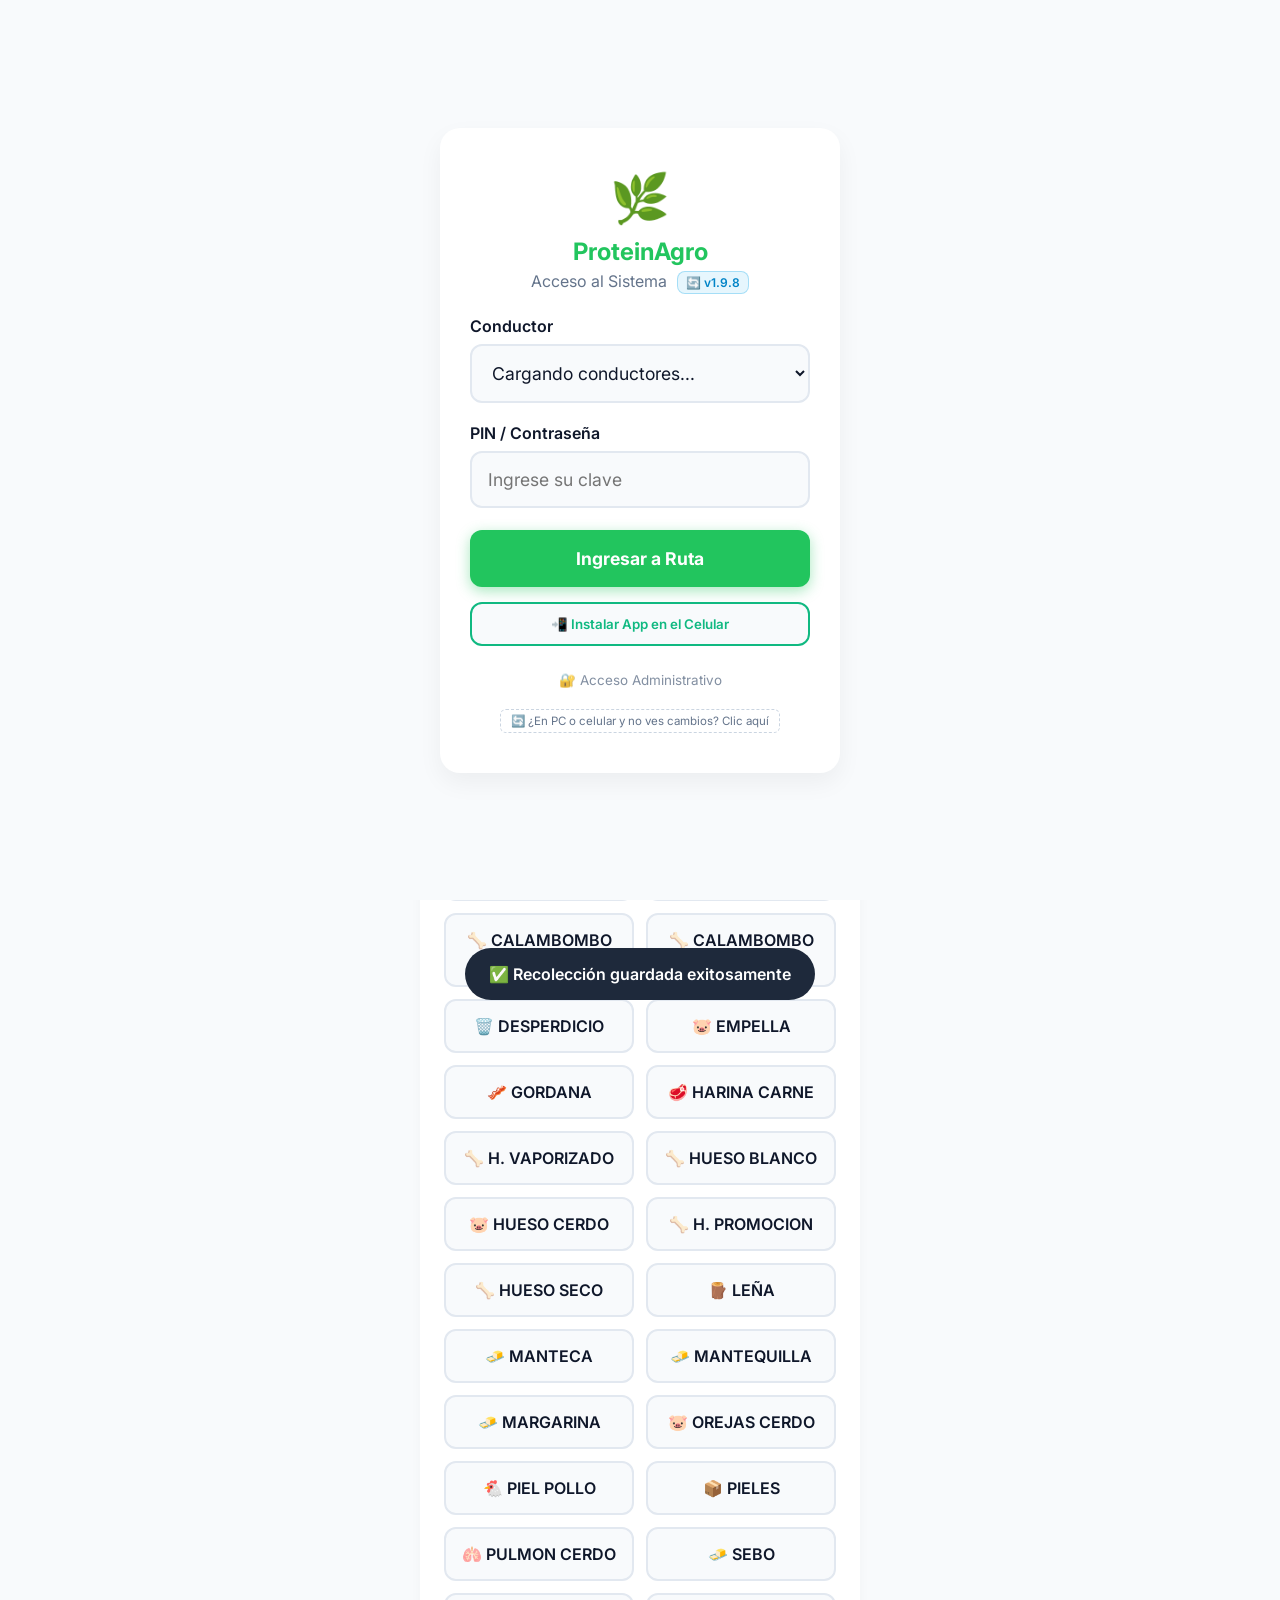
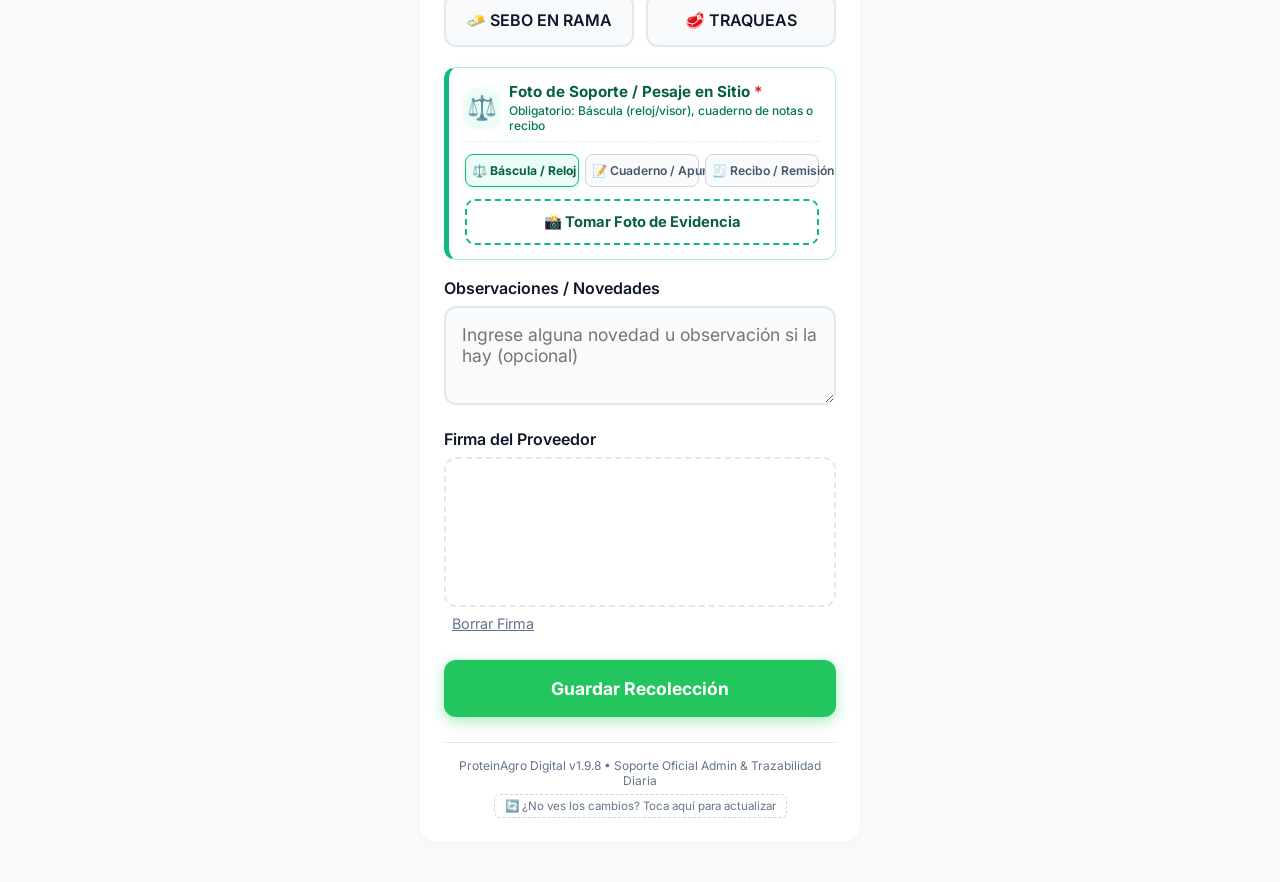
==== commit 9a97a518: "feat(sheets): persistencia de campos de soporte en cols X:Z y visor directo sin afectar conciliador " ====
--- a/index.html
+++ b/index.html
@@ -49,7 +49,7 @@
             <div class="logo-icon" style="font-size: 3rem; text-align: center; margin-bottom: 10px;">🌿</div>
             <h2 style="text-align: center; margin-bottom: 5px; color: var(--primary);">ProteinAgro</h2>
             <p style="text-align: center; color: var(--text-muted); margin-bottom: 22px;">
-                Acceso al Sistema <button type="button" onclick="forzarActualizacionApp()" class="btn-update-badge" style="margin-left: 6px;" title="Tocar o hacer clic para forzar actualización inmediata">🔄 v1.9.7</button>
+                Acceso al Sistema <button type="button" onclick="forzarActualizacionApp()" class="btn-update-badge" style="margin-left: 6px;" title="Tocar o hacer clic para forzar actualización inmediata">🔄 v1.9.8</button>
             </p>
             
             <!-- Modo Conductor (Predeterminado) -->
@@ -133,10 +133,10 @@
             <div class="logo-container">
                 <div class="logo-icon">👑</div>
                 <h1>Panel Administrativo</h1>
-                <span class="version-tag">v1.9.7</span>
+                <span class="version-tag">v1.9.8</span>
             </div>
             <div style="display: flex; align-items: center; gap: 8px;">
-                <button type="button" class="btn-text btn-update-badge" title="Forzar actualización de la app" onclick="forzarActualizacionApp()">🔄 v1.9.7</button>
+                <button type="button" class="btn-text btn-update-badge" title="Forzar actualización de la app" onclick="forzarActualizacionApp()">🔄 v1.9.8</button>
                 <button id="btn-logout-admin" class="btn-secondary" style="padding: 8px 16px;">Salir</button>
             </div>
         </header>
@@ -295,10 +295,10 @@
                     <h1 style="font-size: 1.25rem; line-height: 1.1; margin: 0;">ProteinAgro</h1>
                     <span id="driver-header-badge" class="driver-header-badge" style="display: none;">👤 <span id="driver-header-name">Conductor</span></span>
                 </div>
-                <span class="version-tag">v1.9.7</span>
+                <span class="version-tag">v1.9.8</span>
             </div>
             <div class="app-header-right">
-                <button type="button" id="btn-force-update-header" class="btn-text btn-update-badge" title="Tocar para forzar actualización" onclick="forzarActualizacionApp()">🔄 v1.9.7</button>
+                <button type="button" id="btn-force-update-header" class="btn-text btn-update-badge" title="Tocar para forzar actualización" onclick="forzarActualizacionApp()">🔄 v1.9.8</button>
                 <button id="btn-pwa-install-header" class="btn-text" style="display: none; color: #10b981; font-weight: 600; font-size: 0.85rem; align-items: center; gap: 4px;">📲 Instalar</button>
                 <div class="status-indicator offline" id="network-status">
                     <span class="dot"></span>
@@ -575,7 +575,7 @@
 
                 <!-- Footer de Versión & Ayuda de Caché -->
                 <div style="text-align: center; margin-top: 25px; padding-top: 15px; border-top: 1px solid var(--border-color);">
-                    <p style="font-size: 0.75rem; color: var(--text-muted); margin-bottom: 6px;">ProteinAgro Digital v1.9.7 • Soporte Oficial Admin & Trazabilidad Diaria</p>
+                    <p style="font-size: 0.75rem; color: var(--text-muted); margin-bottom: 6px;">ProteinAgro Digital v1.9.8 • Soporte Oficial Admin & Trazabilidad Diaria</p>
                     <button type="button" onclick="forzarActualizacionApp()" style="background: none; border: 1px dashed #cbd5e1; color: #64748b; padding: 4px 10px; border-radius: 6px; font-size: 0.72rem; cursor: pointer;">
                         🔄 ¿No ves los cambios? Toca aquí para actualizar
                     </button>
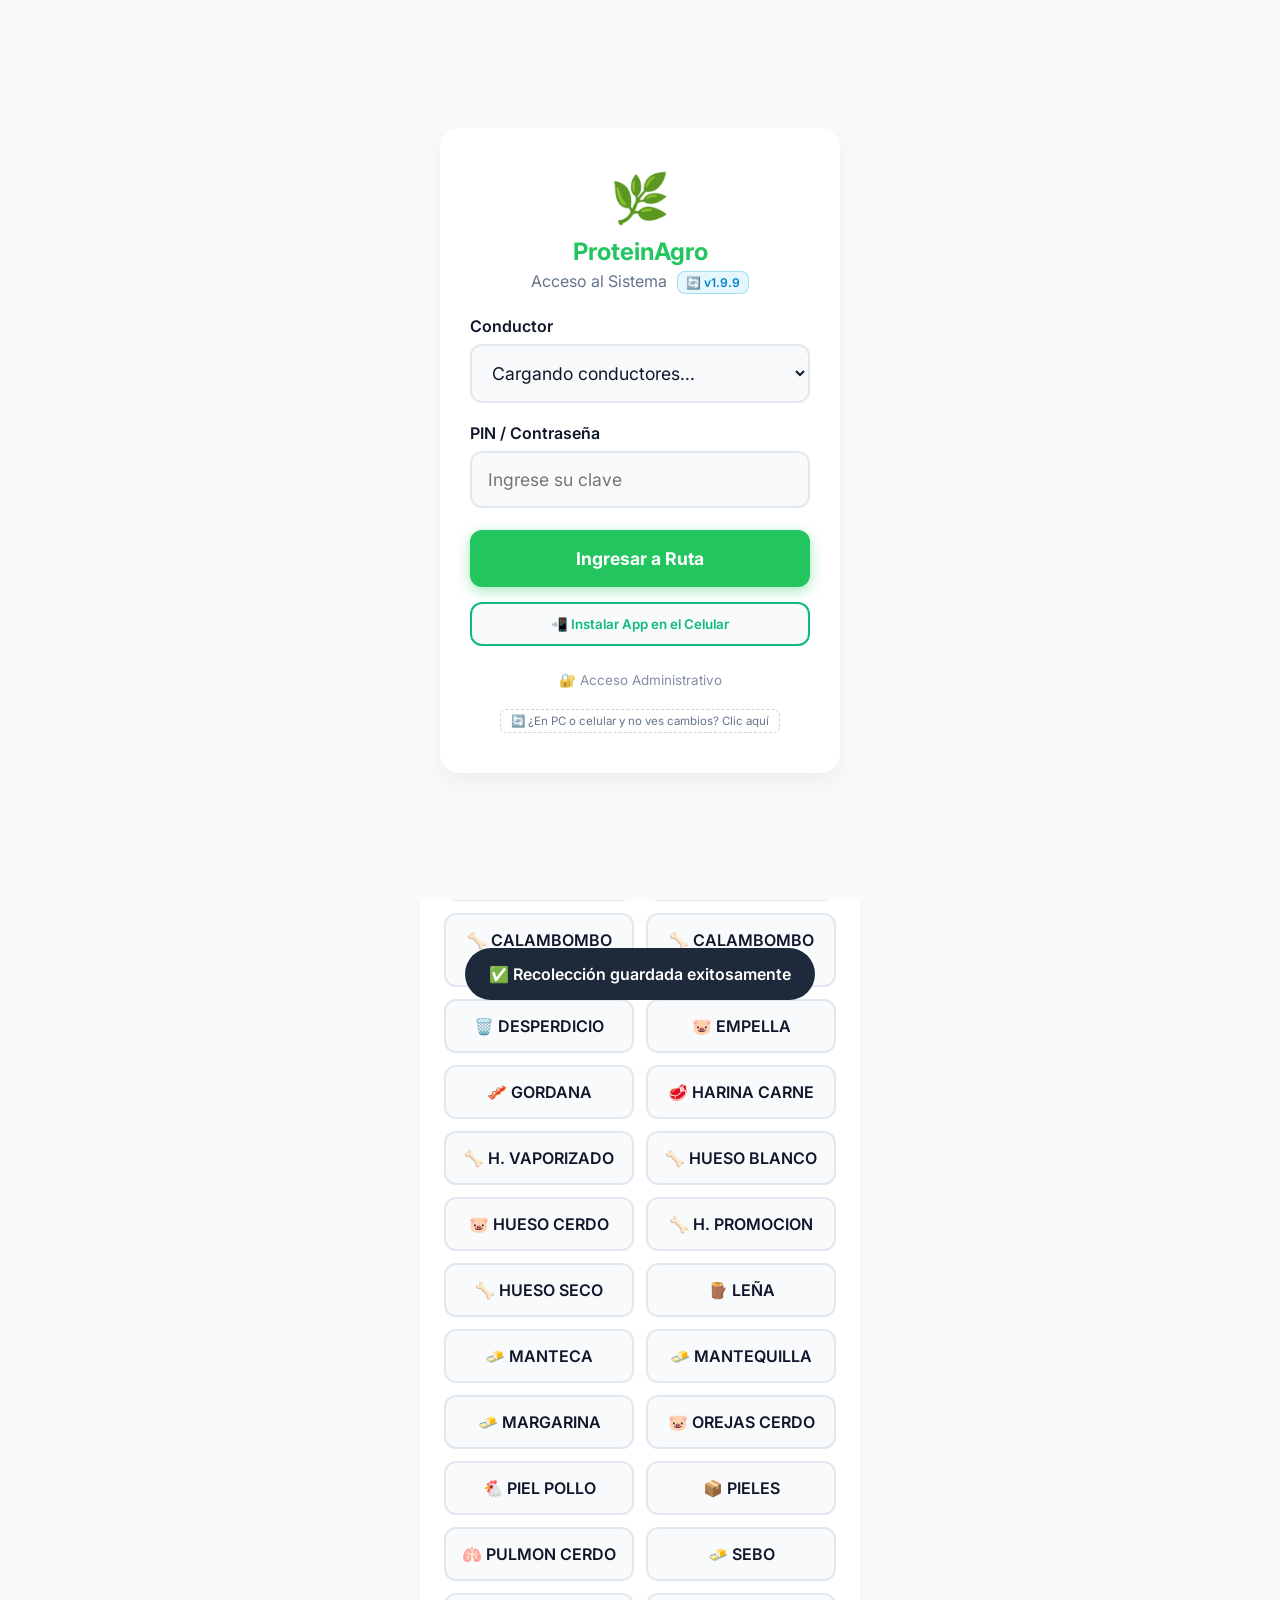
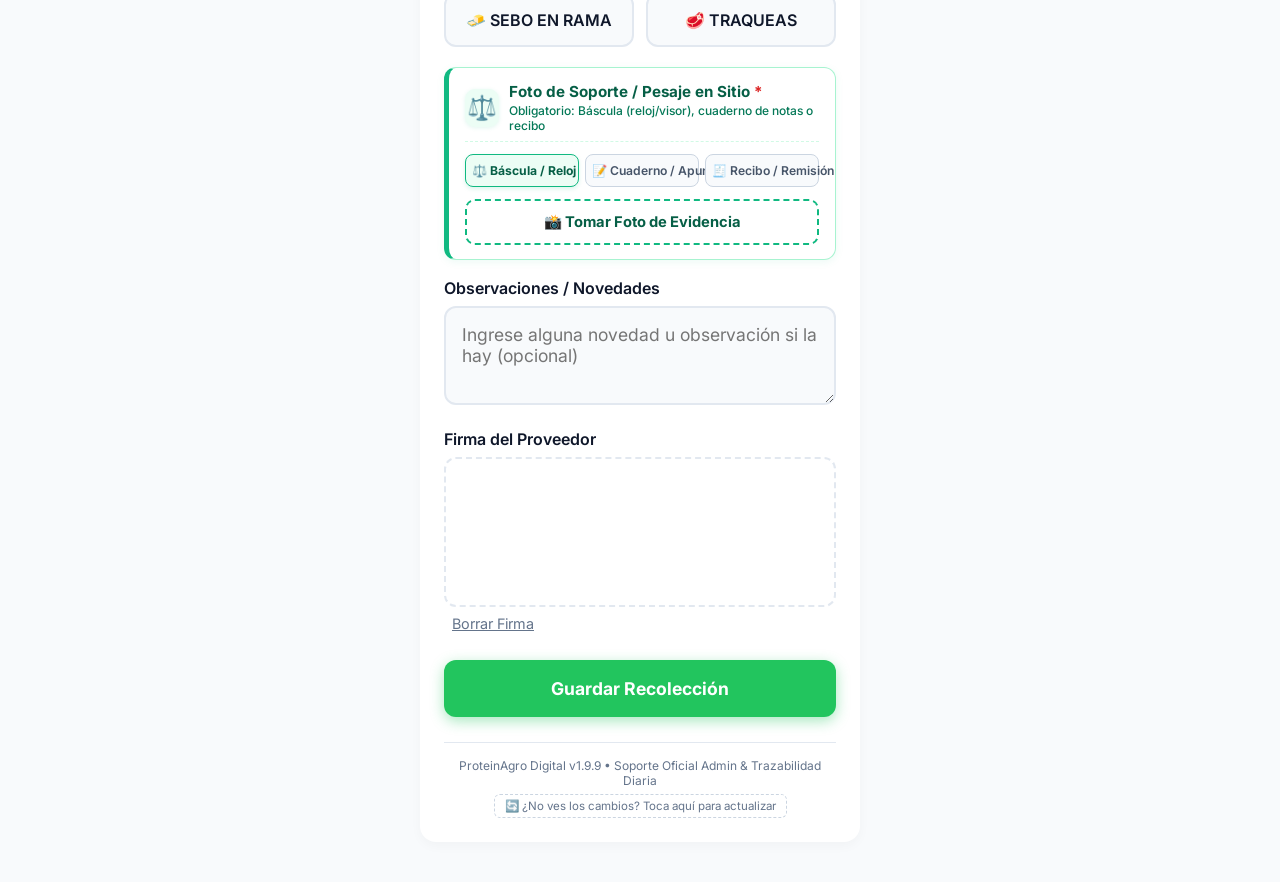
==== commit 0cb61a7b: "feat(ui): banner superior inconfundible de version 1.9.9 en conciliador y bump de app shell v1.9.9" ====
--- a/index.html
+++ b/index.html
@@ -49,7 +49,7 @@
             <div class="logo-icon" style="font-size: 3rem; text-align: center; margin-bottom: 10px;">🌿</div>
             <h2 style="text-align: center; margin-bottom: 5px; color: var(--primary);">ProteinAgro</h2>
             <p style="text-align: center; color: var(--text-muted); margin-bottom: 22px;">
-                Acceso al Sistema <button type="button" onclick="forzarActualizacionApp()" class="btn-update-badge" style="margin-left: 6px;" title="Tocar o hacer clic para forzar actualización inmediata">🔄 v1.9.8</button>
+                Acceso al Sistema <button type="button" onclick="forzarActualizacionApp()" class="btn-update-badge" style="margin-left: 6px;" title="Tocar o hacer clic para forzar actualización inmediata">🔄 v1.9.9</button>
             </p>
             
             <!-- Modo Conductor (Predeterminado) -->
@@ -133,10 +133,10 @@
             <div class="logo-container">
                 <div class="logo-icon">👑</div>
                 <h1>Panel Administrativo</h1>
-                <span class="version-tag">v1.9.8</span>
+                <span class="version-tag">v1.9.9</span>
             </div>
             <div style="display: flex; align-items: center; gap: 8px;">
-                <button type="button" class="btn-text btn-update-badge" title="Forzar actualización de la app" onclick="forzarActualizacionApp()">🔄 v1.9.8</button>
+                <button type="button" class="btn-text btn-update-badge" title="Forzar actualización de la app" onclick="forzarActualizacionApp()">🔄 v1.9.9</button>
                 <button id="btn-logout-admin" class="btn-secondary" style="padding: 8px 16px;">Salir</button>
             </div>
         </header>
@@ -295,10 +295,10 @@
                     <h1 style="font-size: 1.25rem; line-height: 1.1; margin: 0;">ProteinAgro</h1>
                     <span id="driver-header-badge" class="driver-header-badge" style="display: none;">👤 <span id="driver-header-name">Conductor</span></span>
                 </div>
-                <span class="version-tag">v1.9.8</span>
+                <span class="version-tag">v1.9.9</span>
             </div>
             <div class="app-header-right">
-                <button type="button" id="btn-force-update-header" class="btn-text btn-update-badge" title="Tocar para forzar actualización" onclick="forzarActualizacionApp()">🔄 v1.9.8</button>
+                <button type="button" id="btn-force-update-header" class="btn-text btn-update-badge" title="Tocar para forzar actualización" onclick="forzarActualizacionApp()">🔄 v1.9.9</button>
                 <button id="btn-pwa-install-header" class="btn-text" style="display: none; color: #10b981; font-weight: 600; font-size: 0.85rem; align-items: center; gap: 4px;">📲 Instalar</button>
                 <div class="status-indicator offline" id="network-status">
                     <span class="dot"></span>
@@ -575,7 +575,7 @@
 
                 <!-- Footer de Versión & Ayuda de Caché -->
                 <div style="text-align: center; margin-top: 25px; padding-top: 15px; border-top: 1px solid var(--border-color);">
-                    <p style="font-size: 0.75rem; color: var(--text-muted); margin-bottom: 6px;">ProteinAgro Digital v1.9.8 • Soporte Oficial Admin & Trazabilidad Diaria</p>
+                    <p style="font-size: 0.75rem; color: var(--text-muted); margin-bottom: 6px;">ProteinAgro Digital v1.9.9 • Soporte Oficial Admin & Trazabilidad Diaria</p>
                     <button type="button" onclick="forzarActualizacionApp()" style="background: none; border: 1px dashed #cbd5e1; color: #64748b; padding: 4px 10px; border-radius: 6px; font-size: 0.72rem; cursor: pointer;">
                         🔄 ¿No ves los cambios? Toca aquí para actualizar
                     </button>
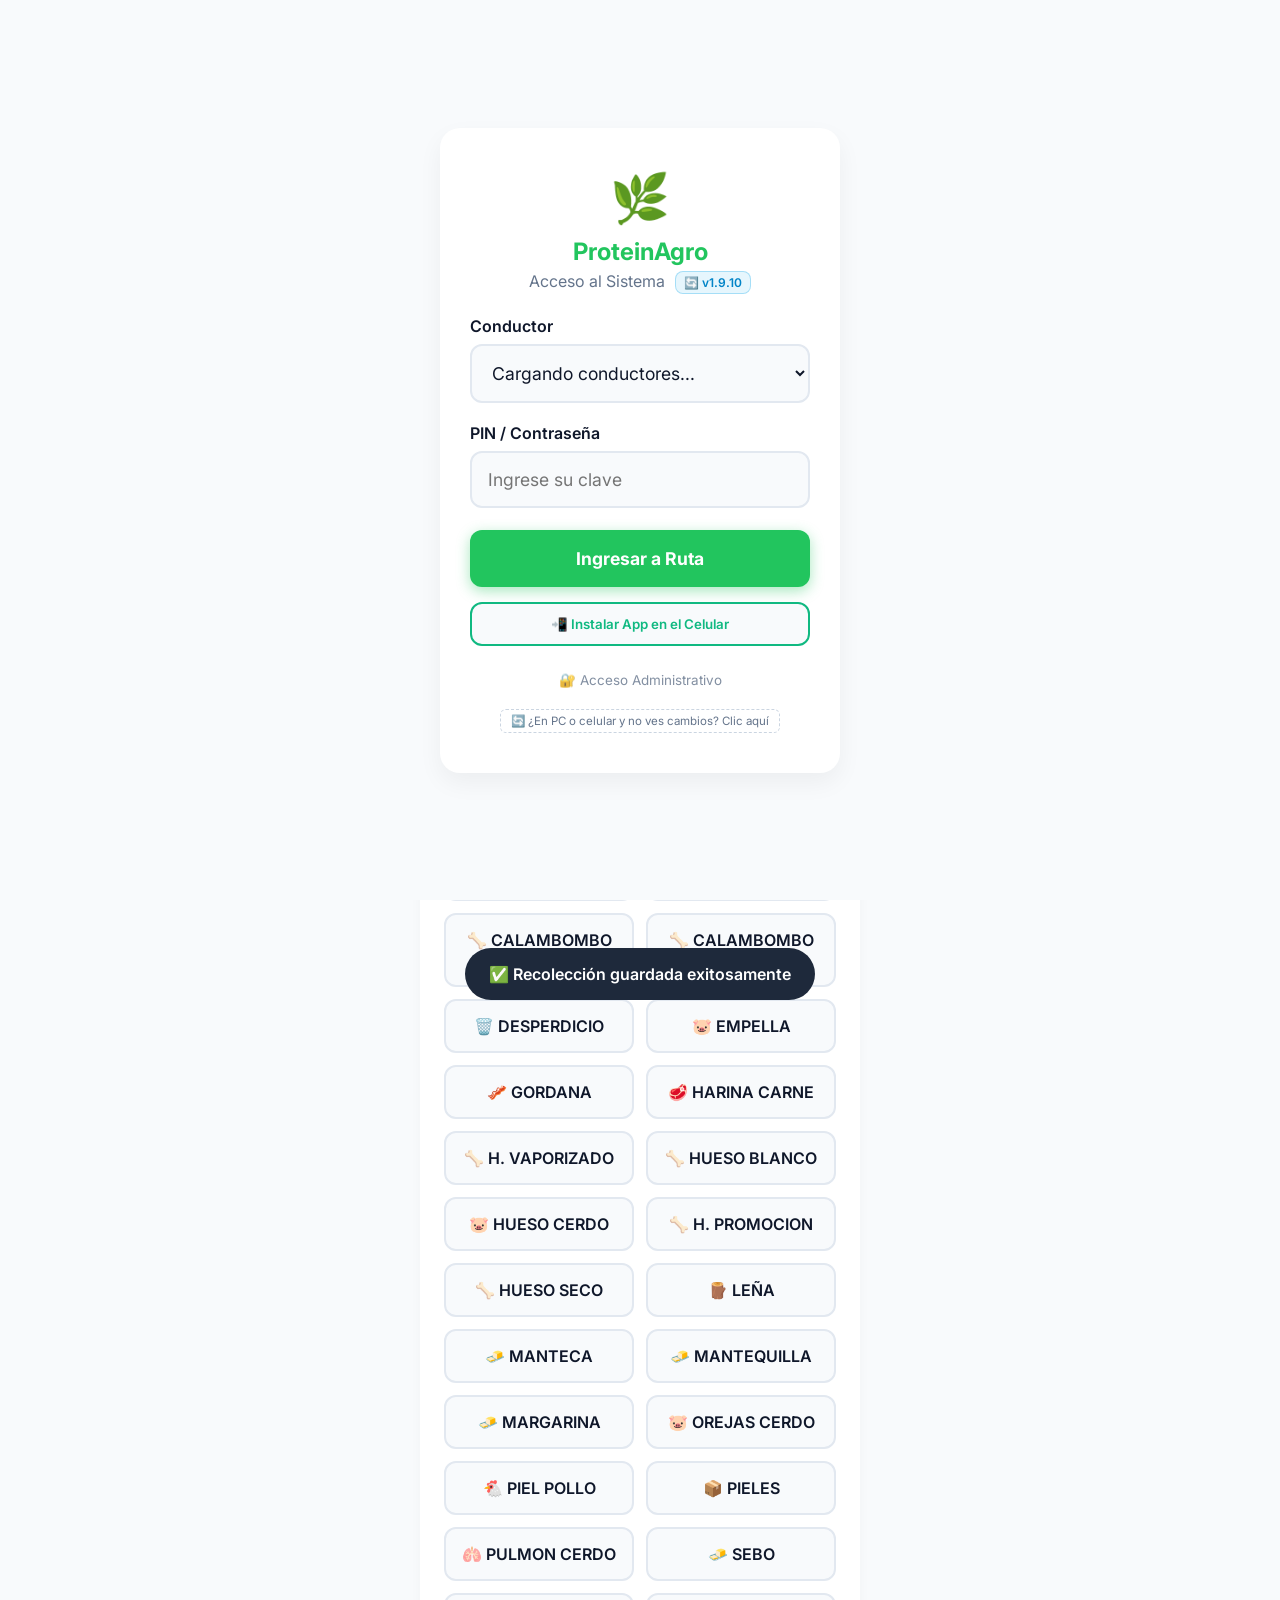
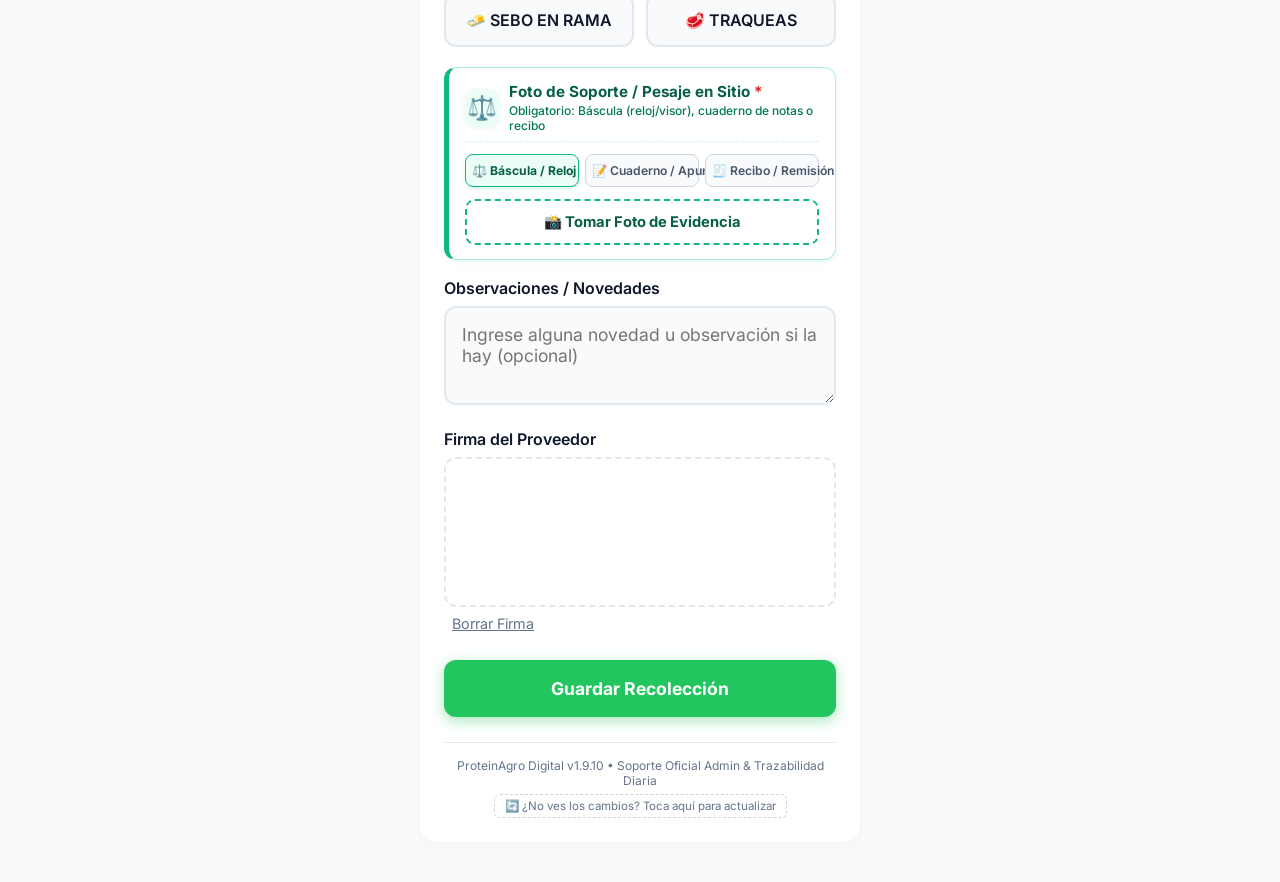
==== commit 05236e14: "feat(tarifas): vigencia temporal Vigente_Desde, lista 23-Nov-2026 (86 tarifas) y gestor Admin (v1.9." ====
--- a/index.html
+++ b/index.html
@@ -28,7 +28,7 @@
     <link rel="preconnect" href="https://fonts.googleapis.com">
     <link rel="preconnect" href="https://fonts.gstatic.com" crossorigin>
     <link href="https://fonts.googleapis.com/css2?family=Inter:wght@400;500;600;700&display=swap" rel="stylesheet">
-    <link rel="stylesheet" href="styles.css?v=1.9.6">
+    <link rel="stylesheet" href="styles.css?v=1.9.10">
 
     <!-- Firebase (Carga no bloqueante con defer para acelerar FCP) -->
     <script src="https://www.gstatic.com/firebasejs/10.12.2/firebase-app-compat.js" defer></script>
@@ -40,7 +40,7 @@
     <script src="https://cdn.jsdelivr.net/npm/chart.js" defer></script>
     
     <!-- App Script -->
-    <script src="app.js?v=1.9.6" defer></script>
+    <script src="app.js?v=1.9.10" defer></script>
 </head>
 <body>
     <!-- Login Overlay -->
@@ -49,7 +49,7 @@
             <div class="logo-icon" style="font-size: 3rem; text-align: center; margin-bottom: 10px;">🌿</div>
             <h2 style="text-align: center; margin-bottom: 5px; color: var(--primary);">ProteinAgro</h2>
             <p style="text-align: center; color: var(--text-muted); margin-bottom: 22px;">
-                Acceso al Sistema <button type="button" onclick="forzarActualizacionApp()" class="btn-update-badge" style="margin-left: 6px;" title="Tocar o hacer clic para forzar actualización inmediata">🔄 v1.9.9</button>
+                Acceso al Sistema <button type="button" onclick="forzarActualizacionApp()" class="btn-update-badge" style="margin-left: 6px;" title="Tocar o hacer clic para forzar actualización inmediata">🔄 v1.9.10</button>
             </p>
             
             <!-- Modo Conductor (Predeterminado) -->
@@ -133,10 +133,10 @@
             <div class="logo-container">
                 <div class="logo-icon">👑</div>
                 <h1>Panel Administrativo</h1>
-                <span class="version-tag">v1.9.9</span>
+                <span class="version-tag">v1.9.10</span>
             </div>
             <div style="display: flex; align-items: center; gap: 8px;">
-                <button type="button" class="btn-text btn-update-badge" title="Forzar actualización de la app" onclick="forzarActualizacionApp()">🔄 v1.9.9</button>
+                <button type="button" class="btn-text btn-update-badge" title="Forzar actualización de la app" onclick="forzarActualizacionApp()">🔄 v1.9.10</button>
                 <button id="btn-logout-admin" class="btn-secondary" style="padding: 8px 16px;">Salir</button>
             </div>
         </header>
@@ -247,6 +247,9 @@
                         </button>
                         <button type="button" id="btn-admin-liquidar-sheets" onclick="liquidarPreciosVaciosSheetsAdmin()" class="btn-secondary" style="background: #fffbeb; color: #b45309; border: 1px solid #fde68a; font-weight: 700; display: inline-flex; align-items: center; gap: 6px; padding: 8px 14px; border-radius: 8px; cursor: pointer;" title="Asignar precio y valor automáticamente a celdas vacías en Google Sheets según la hoja Tarifas">
                             💰 Liquidar Precios Vacíos
+                        </button>
+                        <button type="button" id="btn-admin-gestion-tarifas" class="btn-secondary" style="background: #f5f3ff; color: #6d28d9; border: 1px solid #ddd6fe; font-weight: 700; display: inline-flex; align-items: center; gap: 6px; padding: 8px 14px; border-radius: 8px; cursor: pointer;" title="Consultar, modificar o programar precios por fecha de vigencia en Google Sheets">
+                            🏷️ Cambiar Precios
                         </button>
                         <a href="https://docs.google.com/spreadsheets/d/1eQSRvG7vWkIoW3AT5e6Ahi7ndWF6P4OG_Alxo2Go0lU/edit?usp=sharing" target="_blank" class="btn-sheets">
                             📊 Abrir Google Sheets
@@ -283,6 +286,171 @@
                 </div>
             </div>
         </main>
+
+        <!-- Modal Gestor Rápido de Tarifas y Vigencias (Exclusivo Administrador - v1.9.10) -->
+        <div id="modal-gestion-tarifas" class="voucher-modal-overlay" style="display: none;">
+            <div class="voucher-card tarifas-modal-card">
+                <!-- Cabecera -->
+                <div class="tarifas-modal-header">
+                    <div class="tarifas-modal-title-wrap">
+                        <span class="tarifas-modal-icon">🏷️</span>
+                        <div>
+                            <h3 class="tarifas-modal-title">Gestor Rápido de Tarifas y Vigencias</h3>
+                            <p class="tarifas-modal-subtitle">Consulte, modifique o programe tarifas por fecha de vigencia en Google Sheets</p>
+                        </div>
+                    </div>
+                    <div class="tarifas-modal-header-actions">
+                        <button type="button" id="btn-tarifas-recargar" class="btn-tarifa-header-action" title="Recargar tarifas en vivo desde Google Sheets">
+                            🔄 Recargar
+                        </button>
+                        <button type="button" id="btn-tarifas-cargar-nov23" class="btn-tarifa-header-nov23" title="Programar lista oficial de precios vigente desde el 23 de Noviembre de 2026">
+                            📅 Cargar Lista 23-Nov-2026
+                        </button>
+                        <button type="button" id="btn-cerrar-modal-tarifas" class="btn-tarifa-close" aria-label="Cerrar">&times;</button>
+                    </div>
+                </div>
+
+                <!-- Banner de estado / respaldo automático / fecha actual -->
+                <div id="tarifas-modal-status" class="tarifas-status-banner info">
+                    🛡️ <strong>Protección Contable Activa:</strong> Todo cambio crea respaldo automático previo en Google Sheets. Cargando tarifas...
+                </div>
+
+                <!-- Controles de Selección -->
+                <div class="tarifas-controls-grid">
+                    <!-- Selector de Proveedor con buscador rápido -->
+                    <div class="tarifas-control-box">
+                        <label for="tarifas-prov-select" class="tarifas-label">🏬 Proveedor / Razón Social</label>
+                        <input type="text" id="tarifas-prov-search" class="premium-input tarifas-input-sm" placeholder="🔍 Filtrar proveedor..." autocomplete="off">
+                        <select id="tarifas-prov-select" class="premium-input tarifas-input-sm">
+                            <option value="">Cargando proveedores...</option>
+                        </select>
+                    </div>
+
+                    <!-- Alcance de Sedes -->
+                    <div class="tarifas-control-box" id="tarifas-punto-scope-group">
+                        <label class="tarifas-label">📍 Alcance de Sedes</label>
+                        <div class="tarifas-scope-radios">
+                            <label class="tarifas-radio-chip">
+                                <input type="radio" name="tarifas-punto-scope" value="TODAS" checked>
+                                <span>Todas las sedes del proveedor</span>
+                            </label>
+                            <label class="tarifas-radio-chip">
+                                <input type="radio" name="tarifas-punto-scope" value="UNA">
+                                <span>Solo una sede específica</span>
+                            </label>
+                        </div>
+                        <select id="tarifas-punto-select" class="premium-input tarifas-input-sm" disabled>
+                            <option value="">Todas las sedes</option>
+                        </select>
+                    </div>
+
+                    <!-- Fecha de Vigencia -->
+                    <div class="tarifas-control-box">
+                        <label for="tarifas-vigente-desde" class="tarifas-label">📅 Vigente Desde</label>
+                        <div class="tarifas-date-row">
+                            <input type="date" id="tarifas-vigente-desde" class="premium-input tarifas-input-sm">
+                            <button type="button" id="btn-tarifas-fecha-nov23" class="btn-tarifa-date-quick" title="Establecer fecha de vigencia 23 de Noviembre de 2026">
+                                23 Nov 2026
+                            </button>
+                            <button type="button" id="btn-tarifas-fecha-hoy" class="btn-tarifa-date-quick secondary" title="Establecer fecha de hoy">
+                                Hoy
+                            </button>
+                        </div>
+                        <small class="tarifas-field-hint">Si elige una fecha futura, los precios actuales siguen aplicando hasta ese día.</small>
+                    </div>
+
+                    <!-- Filtro Rápido de Vista -->
+                    <div class="tarifas-control-box">
+                        <label class="tarifas-label">🔎 Filtro Rápido de Vista</label>
+                        <div class="tarifas-filter-pills" id="tarifas-vista-filtro-group">
+                            <button type="button" class="btn-tarifa-pill active" data-tarifa-filter="todos">Todos</button>
+                            <button type="button" class="btn-tarifa-pill" data-tarifa-filter="pendientes">Solo Pendiente Precio</button>
+                            <button type="button" class="btn-tarifa-pill" data-tarifa-filter="programados">Programados a Futuro</button>
+                        </div>
+                        <small id="tarifas-resumen-conteo" class="tarifas-field-hint">Mostrando materias primas configuradas.</small>
+                    </div>
+                </div>
+
+                <!-- Tabla Editable de Tarifas -->
+                <div class="tarifas-table-wrap">
+                    <table class="tarifas-table">
+                        <thead>
+                            <tr>
+                                <th>Materia Prima</th>
+                                <th>Vigente Hoy</th>
+                                <th>Programada</th>
+                                <th>Nuevo Precio ($ COP)</th>
+                                <th>Estado</th>
+                            </tr>
+                        </thead>
+                        <tbody id="tarifas-edit-table-body">
+                            <tr>
+                                <td colspan="5" style="text-align: center; padding: 20px; color: #64748b;">⏳ Cargando tarifas...</td>
+                            </tr>
+                        </tbody>
+                    </table>
+                </div>
+
+                <!-- Fila Rápida: + Agregar producto al proveedor -->
+                <div class="tarifas-add-bar">
+                    <span class="tarifas-add-title">➕ Agregar producto al proveedor:</span>
+                    <div class="tarifas-add-controls">
+                        <select id="tarifas-add-prod-select" class="premium-input tarifas-input-sm">
+                            <option value="">Seleccione materia prima...</option>
+                        </select>
+                        <input type="number" id="tarifas-add-prod-precio" class="premium-input tarifas-input-sm" placeholder="Precio $ COP" min="0" step="1" inputmode="numeric">
+                        <button type="button" id="btn-tarifas-add-prod" class="btn-secondary tarifas-btn-add">➕ Añadir</button>
+                    </div>
+                </div>
+
+                <!-- Selector de Alcance de Aplicación -->
+                <div class="tarifas-apply-section">
+                    <label class="tarifas-label" style="margin-bottom: 8px;">⚙️ Alcance de Aplicación en Recolecciones</label>
+                    <div class="tarifas-apply-modes">
+                        <label class="tarifas-apply-option">
+                            <input type="radio" name="tarifas-modo-aplicacion" value="futuras" checked>
+                            <span>🟢 <strong>Aplicar solo desde la fecha de vigencia</strong> <small>(protege el histórico)</small></span>
+                        </label>
+                        <label class="tarifas-apply-option">
+                            <input type="radio" name="tarifas-modo-aplicacion" value="pendientes">
+                            <span>🟡 <strong>Además liquidar recolecciones con precio vacío pendiente</strong></span>
+                        </label>
+                        <label class="tarifas-apply-option">
+                            <input type="radio" name="tarifas-modo-aplicacion" value="rango">
+                            <span>🟠 <strong>Re-liquidar también recolecciones entre fechas</strong></span>
+                        </label>
+                    </div>
+
+                    <!-- Rango de Fechas Condicional -->
+                    <div id="tarifas-rango-fechas-box" class="tarifas-rango-box" style="display: none;">
+                        <div class="tarifas-rango-inputs">
+                            <div>
+                                <label for="tarifas-rango-desde" class="tarifas-label-xs">Desde fecha</label>
+                                <input type="date" id="tarifas-rango-desde" class="premium-input tarifas-input-sm">
+                            </div>
+                            <div>
+                                <label for="tarifas-rango-hasta" class="tarifas-label-xs">Hasta fecha</label>
+                                <input type="date" id="tarifas-rango-hasta" class="premium-input tarifas-input-sm">
+                            </div>
+                        </div>
+                        <div class="tarifas-rango-warning">
+                            ⚠️ <strong>Advertencia de Re-liquidación:</strong> Se recalcularán Precio y Valor en las recolecciones del proveedor dentro del rango indicado. Google Sheets creará automáticamente una pestaña de respaldo antes de modificar cualquier fila histórica.
+                        </div>
+                    </div>
+                </div>
+
+                <!-- Botones Finales -->
+                <div class="tarifas-modal-footer">
+                    <button type="button" id="btn-cancelar-modal-tarifas" class="btn-secondary tarifas-btn-cancel">
+                        Cancelar
+                    </button>
+                    <button type="button" id="btn-guardar-tarifas-masivo" class="btn-primary tarifas-btn-save">
+                        <span class="spinner" style="display: none; width: 16px; height: 16px; border: 2px solid #ffffff; border-top-color: transparent; border-radius: 50%; animation: spin 0.8s linear infinite;"></span>
+                        <span class="btn-text-content">💾 Guardar y Aplicar Precios</span>
+                    </button>
+                </div>
+            </div>
+        </div>
     </div>
 
     <!-- App de Conductor (Se muestra al hacer login como conductor) -->
@@ -295,10 +463,10 @@
                     <h1 style="font-size: 1.25rem; line-height: 1.1; margin: 0;">ProteinAgro</h1>
                     <span id="driver-header-badge" class="driver-header-badge" style="display: none;">👤 <span id="driver-header-name">Conductor</span></span>
                 </div>
-                <span class="version-tag">v1.9.9</span>
+                <span class="version-tag">v1.9.10</span>
             </div>
             <div class="app-header-right">
-                <button type="button" id="btn-force-update-header" class="btn-text btn-update-badge" title="Tocar para forzar actualización" onclick="forzarActualizacionApp()">🔄 v1.9.9</button>
+                <button type="button" id="btn-force-update-header" class="btn-text btn-update-badge" title="Tocar para forzar actualización" onclick="forzarActualizacionApp()">🔄 v1.9.10</button>
                 <button id="btn-pwa-install-header" class="btn-text" style="display: none; color: #10b981; font-weight: 600; font-size: 0.85rem; align-items: center; gap: 4px;">📲 Instalar</button>
                 <div class="status-indicator offline" id="network-status">
                     <span class="dot"></span>
@@ -575,7 +743,7 @@
 
                 <!-- Footer de Versión & Ayuda de Caché -->
                 <div style="text-align: center; margin-top: 25px; padding-top: 15px; border-top: 1px solid var(--border-color);">
-                    <p style="font-size: 0.75rem; color: var(--text-muted); margin-bottom: 6px;">ProteinAgro Digital v1.9.9 • Soporte Oficial Admin & Trazabilidad Diaria</p>
+                    <p style="font-size: 0.75rem; color: var(--text-muted); margin-bottom: 6px;">ProteinAgro Digital v1.9.10 • Soporte Oficial Admin & Trazabilidad Diaria</p>
                     <button type="button" onclick="forzarActualizacionApp()" style="background: none; border: 1px dashed #cbd5e1; color: #64748b; padding: 4px 10px; border-radius: 6px; font-size: 0.72rem; cursor: pointer;">
                         🔄 ¿No ves los cambios? Toca aquí para actualizar
                     </button>
--- a/styles.css
+++ b/styles.css
@@ -1556,5 +1556,542 @@
     color: #ffffff;
 }
 
-
-
+/* ==============================================================================
+   MODAL GESTOR RÁPIDO DE TARIFAS Y VIGENCIAS (EXCLUSIVO ADMIN - v1.9.10)
+   ============================================================================== */
+#modal-gestion-tarifas .tarifas-modal-card {
+    max-width: 780px;
+    width: 95%;
+    max-height: 92vh;
+    overflow-y: auto;
+    text-align: left;
+    padding: 20px 22px;
+}
+
+.tarifas-modal-header {
+    display: flex;
+    justify-content: space-between;
+    align-items: flex-start;
+    gap: 12px;
+    border-bottom: 2px solid #ede9fe;
+    padding-bottom: 12px;
+    margin-bottom: 12px;
+    flex-wrap: wrap;
+}
+
+.tarifas-modal-title-wrap {
+    display: flex;
+    align-items: center;
+    gap: 10px;
+    flex: 1;
+    min-width: 240px;
+}
+
+.tarifas-modal-icon {
+    font-size: 1.65rem;
+    background: #f5f3ff;
+    border: 1px solid #ddd6fe;
+    padding: 6px 9px;
+    border-radius: 10px;
+    line-height: 1;
+}
+
+.tarifas-modal-title {
+    margin: 0;
+    font-size: 1.12rem;
+    font-weight: 800;
+    color: #4c1d95;
+}
+
+.tarifas-modal-subtitle {
+    margin: 2px 0 0 0;
+    font-size: 0.77rem;
+    color: #64748b;
+}
+
+.tarifas-modal-header-actions {
+    display: flex;
+    align-items: center;
+    gap: 8px;
+    flex-wrap: wrap;
+}
+
+.btn-tarifa-header-action {
+    background: #f8fafc;
+    color: #334155;
+    border: 1px solid #cbd5e1;
+    padding: 6px 11px;
+    border-radius: 8px;
+    font-size: 0.78rem;
+    font-weight: 700;
+    cursor: pointer;
+    transition: all 0.2s ease;
+}
+
+.btn-tarifa-header-action:hover {
+    background: #e2e8f0;
+}
+
+.btn-tarifa-header-nov23 {
+    background: #f5f3ff;
+    color: #6d28d9;
+    border: 1px solid #c4b5fd;
+    padding: 6px 12px;
+    border-radius: 8px;
+    font-size: 0.78rem;
+    font-weight: 700;
+    cursor: pointer;
+    transition: all 0.2s ease;
+}
+
+.btn-tarifa-header-nov23:hover {
+    background: #ede9fe;
+    border-color: #8b5cf6;
+}
+
+.btn-tarifa-header-nov23:disabled,
+.btn-tarifa-header-action:disabled {
+    opacity: 0.6;
+    cursor: not-allowed;
+}
+
+.btn-tarifa-close {
+    background: none;
+    border: none;
+    font-size: 1.8rem;
+    color: #94a3b8;
+    cursor: pointer;
+    padding: 0 4px;
+    line-height: 1;
+}
+
+.btn-tarifa-close:hover {
+    color: #334155;
+}
+
+.tarifas-status-banner {
+    padding: 10px 13px;
+    border-radius: 9px;
+    font-size: 0.8rem;
+    line-height: 1.4;
+    margin-bottom: 14px;
+    border: 1px solid #bfdbfe;
+    background: #eff6ff;
+    color: #1e40af;
+}
+
+.tarifas-status-banner.success {
+    background: #ecfdf5;
+    border-color: #a7f3d0;
+    color: #065f46;
+}
+
+.tarifas-status-banner.warn {
+    background: #fffbeb;
+    border-color: #fcd34d;
+    color: #92400e;
+}
+
+.tarifas-status-banner.error {
+    background: #fef2f2;
+    border-color: #fecaca;
+    color: #991b1b;
+}
+
+.tarifas-controls-grid {
+    display: grid;
+    grid-template-columns: repeat(2, minmax(0, 1fr));
+    gap: 12px;
+    margin-bottom: 14px;
+}
+
+.tarifas-control-box {
+    background: #f8fafc;
+    border: 1px solid #e2e8f0;
+    border-radius: 10px;
+    padding: 10px 12px;
+    display: flex;
+    flex-direction: column;
+    gap: 6px;
+}
+
+.tarifas-label {
+    font-size: 0.8rem;
+    font-weight: 700;
+    color: #1e293b;
+    display: block;
+    margin: 0;
+}
+
+.tarifas-label-xs {
+    font-size: 0.74rem;
+    font-weight: 700;
+    color: #475569;
+    display: block;
+    margin-bottom: 3px;
+}
+
+.tarifas-input-sm {
+    padding: 7px 10px !important;
+    font-size: 0.86rem !important;
+    min-height: 36px;
+}
+
+.tarifas-scope-radios {
+    display: flex;
+    flex-wrap: wrap;
+    gap: 8px;
+}
+
+.tarifas-radio-chip {
+    display: inline-flex;
+    align-items: center;
+    gap: 5px;
+    font-size: 0.77rem;
+    font-weight: 600;
+    color: #334155;
+    cursor: pointer;
+    margin: 0;
+}
+
+.tarifas-radio-chip input[type="radio"] {
+    accent-color: #6d28d9;
+}
+
+.tarifas-date-row {
+    display: flex;
+    gap: 6px;
+    align-items: center;
+}
+
+.tarifas-date-row input[type="date"] {
+    flex: 1;
+    min-width: 120px;
+}
+
+.btn-tarifa-date-quick {
+    background: #ede9fe;
+    color: #5b21b6;
+    border: 1px solid #c4b5fd;
+    border-radius: 7px;
+    padding: 6px 9px;
+    font-size: 0.75rem;
+    font-weight: 700;
+    cursor: pointer;
+    white-space: nowrap;
+}
+
+.btn-tarifa-date-quick.secondary {
+    background: #ffffff;
+    color: #475569;
+    border-color: #cbd5e1;
+}
+
+.btn-tarifa-date-quick:hover {
+    filter: brightness(0.96);
+}
+
+.tarifas-filter-pills {
+    display: flex;
+    flex-wrap: wrap;
+    gap: 6px;
+}
+
+.btn-tarifa-pill {
+    background: #ffffff;
+    color: #475569;
+    border: 1px solid #cbd5e1;
+    border-radius: 16px;
+    padding: 5px 11px;
+    font-size: 0.76rem;
+    font-weight: 600;
+    cursor: pointer;
+    transition: all 0.15s ease;
+}
+
+.btn-tarifa-pill.active {
+    background: #6d28d9;
+    color: #ffffff;
+    border-color: #6d28d9;
+}
+
+.tarifas-field-hint {
+    font-size: 0.72rem;
+    color: #64748b;
+    line-height: 1.3;
+}
+
+.tarifas-table-wrap {
+    border: 1px solid #e2e8f0;
+    border-radius: 10px;
+    max-height: 290px;
+    overflow: auto;
+    margin-bottom: 12px;
+    background: #ffffff;
+}
+
+.tarifas-table {
+    width: 100%;
+    border-collapse: collapse;
+    font-size: 0.83rem;
+}
+
+.tarifas-table thead th {
+    position: sticky;
+    top: 0;
+    z-index: 5;
+    background: #f1f5f9;
+    color: #334155;
+    font-weight: 700;
+    font-size: 0.76rem;
+    text-transform: uppercase;
+    letter-spacing: 0.3px;
+    padding: 9px 10px;
+    border-bottom: 1px solid #cbd5e1;
+    text-align: left;
+    white-space: nowrap;
+}
+
+.tarifas-table tbody td {
+    padding: 8px 10px;
+    border-bottom: 1px solid #f1f5f9;
+    vertical-align: middle;
+    color: #1e293b;
+}
+
+.tarifas-table tbody tr:hover {
+    background: #f8fafc;
+}
+
+.tarifas-table tbody tr.tarifa-row-modified {
+    background: #f5f3ff !important;
+    box-shadow: inset 3px 0 0 #7c3aed;
+}
+
+.tarifa-price-input {
+    width: 128px;
+    max-width: 100%;
+    padding: 6px 9px;
+    border: 1.5px solid #cbd5e1;
+    border-radius: 7px;
+    font-size: 0.88rem;
+    font-weight: 700;
+    color: #0f172a;
+    background: #ffffff;
+    outline: none;
+    transition: border-color 0.15s ease, box-shadow 0.15s ease;
+}
+
+.tarifa-price-input:focus {
+    border-color: #7c3aed;
+    box-shadow: 0 0 0 3px rgba(124, 58, 237, 0.16);
+}
+
+.tarifa-row-modified .tarifa-price-input {
+    border-color: #7c3aed;
+    background: #ffffff;
+    color: #4c1d95;
+}
+
+.tarifa-badge-vigente,
+.tarifa-badge-programada,
+.tarifa-badge-pendiente {
+    display: inline-flex;
+    align-items: center;
+    gap: 4px;
+    padding: 2px 8px;
+    border-radius: 12px;
+    font-size: 0.72rem;
+    font-weight: 700;
+    white-space: nowrap;
+}
+
+.tarifa-badge-vigente {
+    background: #dcfce7;
+    color: #166534;
+    border: 1px solid #bbf7d0;
+}
+
+.tarifa-badge-programada {
+    background: #ede9fe;
+    color: #5b21b6;
+    border: 1px solid #ddd6fe;
+}
+
+.tarifa-badge-pendiente {
+    background: #fef3c7;
+    color: #92400e;
+    border: 1px solid #fde68a;
+}
+
+.tarifas-add-bar {
+    background: #f8fafc;
+    border: 1px dashed #cbd5e1;
+    border-radius: 10px;
+    padding: 10px 12px;
+    margin-bottom: 12px;
+    display: flex;
+    flex-direction: column;
+    gap: 7px;
+}
+
+.tarifas-add-title {
+    font-size: 0.8rem;
+    font-weight: 700;
+    color: #334155;
+}
+
+.tarifas-add-controls {
+    display: flex;
+    gap: 8px;
+    flex-wrap: wrap;
+    align-items: center;
+}
+
+.tarifas-add-controls select {
+    flex: 2;
+    min-width: 180px;
+}
+
+.tarifas-add-controls input {
+    flex: 1;
+    min-width: 120px;
+}
+
+.tarifas-btn-add {
+    background: #eff6ff;
+    color: #1d4ed8;
+    border: 1px solid #bfdbfe;
+    padding: 8px 14px;
+    border-radius: 8px;
+    font-weight: 700;
+    font-size: 0.84rem;
+    cursor: pointer;
+    white-space: nowrap;
+}
+
+.tarifas-btn-add:hover {
+    background: #dbeafe;
+}
+
+.tarifas-apply-section {
+    background: #f8fafc;
+    border: 1px solid #e2e8f0;
+    border-radius: 10px;
+    padding: 11px 13px;
+    margin-bottom: 14px;
+}
+
+.tarifas-apply-modes {
+    display: flex;
+    flex-direction: column;
+    gap: 7px;
+}
+
+.tarifas-apply-option {
+    display: flex;
+    align-items: flex-start;
+    gap: 8px;
+    font-size: 0.82rem;
+    color: #1e293b;
+    cursor: pointer;
+    margin: 0;
+}
+
+.tarifas-apply-option input[type="radio"] {
+    margin-top: 3px;
+    accent-color: #6d28d9;
+}
+
+.tarifas-apply-option small {
+    color: #64748b;
+    font-weight: 500;
+}
+
+.tarifas-rango-box {
+    margin-top: 10px;
+    padding-top: 10px;
+    border-top: 1px solid #e2e8f0;
+}
+
+.tarifas-rango-inputs {
+    display: grid;
+    grid-template-columns: repeat(2, minmax(0, 1fr));
+    gap: 10px;
+    margin-bottom: 8px;
+}
+
+.tarifas-rango-warning {
+    background: #fff7ed;
+    border: 1px solid #fed7aa;
+    color: #9a3412;
+    border-radius: 8px;
+    padding: 8px 10px;
+    font-size: 0.76rem;
+    line-height: 1.4;
+}
+
+.tarifas-modal-footer {
+    display: flex;
+    gap: 10px;
+    justify-content: flex-end;
+    margin-top: 6px;
+}
+
+.tarifas-btn-cancel {
+    flex: 1;
+    max-width: 170px;
+    padding: 11px;
+    font-weight: 600;
+}
+
+.tarifas-btn-save {
+    flex: 2;
+    padding: 11px 16px;
+    background: #6d28d9;
+    border-color: #6d28d9;
+    font-weight: 700;
+    font-size: 0.92rem;
+    display: inline-flex;
+    align-items: center;
+    justify-content: center;
+    gap: 8px;
+}
+
+.tarifas-btn-save:hover:not(:disabled) {
+    background: #5b21b6;
+    border-color: #5b21b6;
+}
+
+.tarifas-btn-save:disabled {
+    opacity: 0.6;
+    cursor: not-allowed;
+}
+
+@media (max-width: 640px) {
+    #modal-gestion-tarifas .tarifas-modal-card {
+        padding: 14px;
+        width: 97%;
+    }
+    .tarifas-controls-grid {
+        grid-template-columns: 1fr;
+    }
+    .tarifas-rango-inputs {
+        grid-template-columns: 1fr;
+    }
+    .tarifas-modal-footer {
+        flex-direction: column-reverse;
+    }
+    .tarifas-btn-cancel,
+    .tarifas-btn-save {
+        max-width: 100%;
+        width: 100%;
+    }
+    .tarifa-price-input {
+        width: 104px;
+    }
+}
+
+
+
+
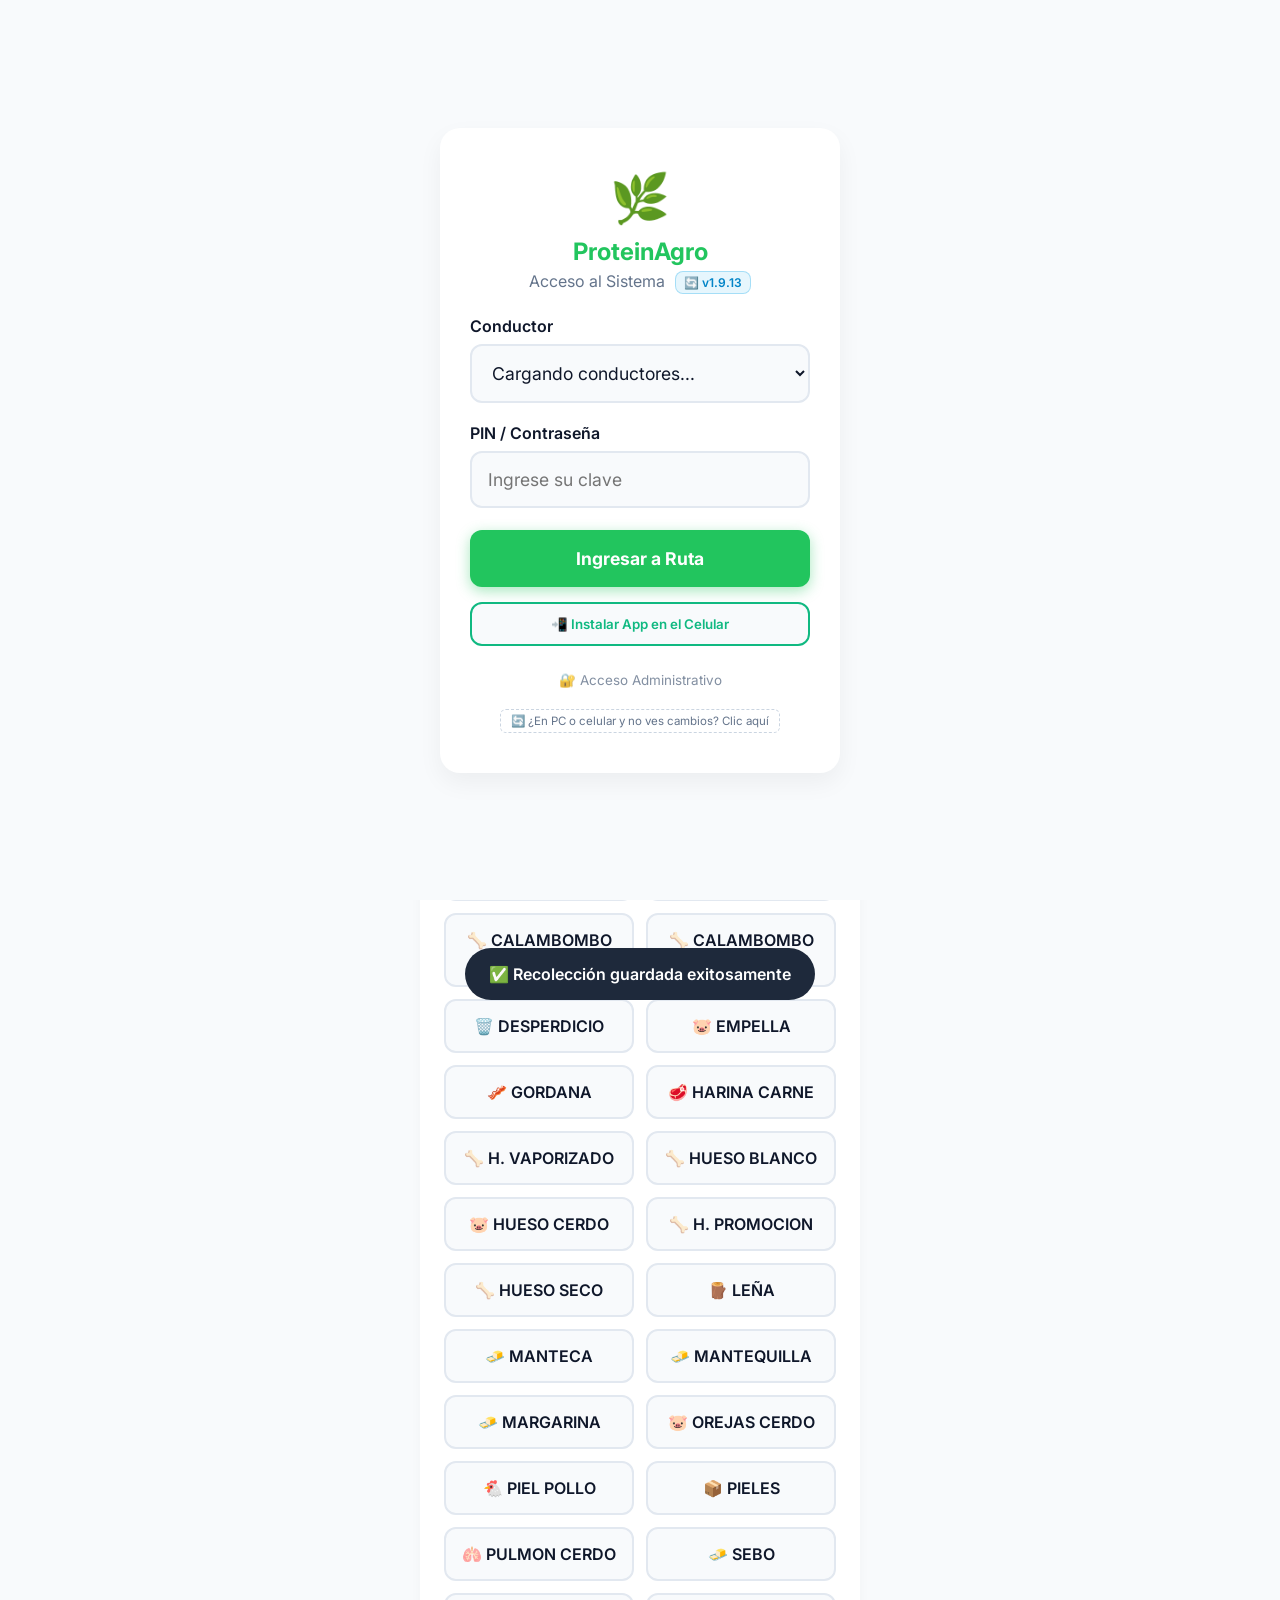
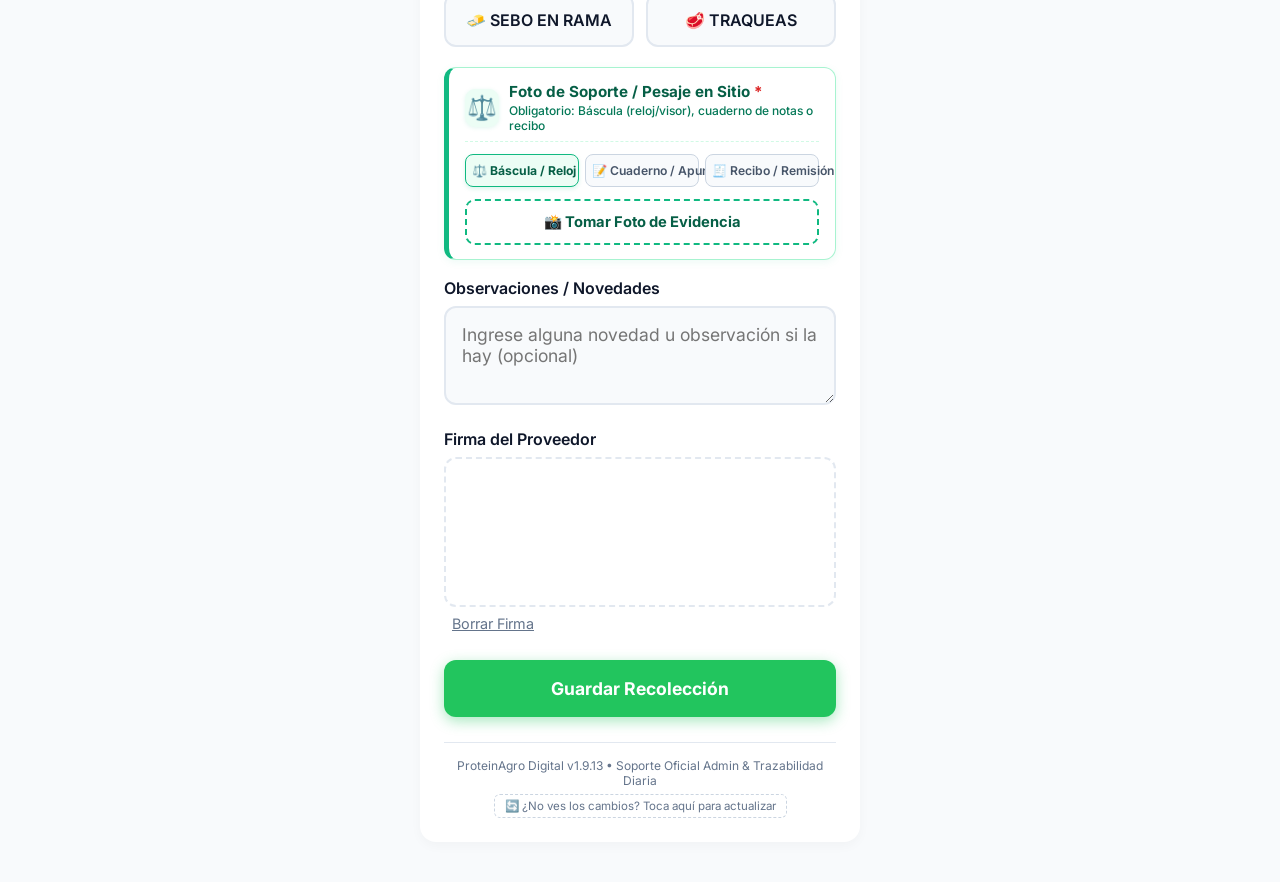
==== commit 0ed59c8f: "fix(pwa): unificar badges de version, cache de sw y redireccion forzada a v1.9.13" ====
--- a/index.html
+++ b/index.html
@@ -28,7 +28,7 @@
     <link rel="preconnect" href="https://fonts.googleapis.com">
     <link rel="preconnect" href="https://fonts.gstatic.com" crossorigin>
     <link href="https://fonts.googleapis.com/css2?family=Inter:wght@400;500;600;700&display=swap" rel="stylesheet">
-    <link rel="stylesheet" href="styles.css?v=1.9.10">
+    <link rel="stylesheet" href="styles.css?v=1.9.13">
 
     <!-- Firebase (Carga no bloqueante con defer para acelerar FCP) -->
     <script src="https://www.gstatic.com/firebasejs/10.12.2/firebase-app-compat.js" defer></script>
@@ -40,16 +40,31 @@
     <script src="https://cdn.jsdelivr.net/npm/chart.js" defer></script>
     
     <!-- App Script -->
-    <script src="app.js?v=1.9.10" defer></script>
+    <script src="app.js?v=1.9.13" defer></script>
 </head>
 <body>
+    <!-- Pantalla Discreta de Cuenta en Pausa (Controlada por CUENTA_EN_PAUSA en app.js) -->
+    <div id="pause-overlay" class="login-overlay" style="display: none; z-index: 99999; background: #f8fafc;">
+        <div class="login-card" style="text-align: center; max-width: 420px; padding: 34px 26px;">
+            <div style="font-size: 3.2rem; margin-bottom: 10px;">⏸️</div>
+            <h2 style="margin-bottom: 8px; color: #0f172a; font-weight: 800;">Cuenta en pausa</h2>
+            <p style="color: #475569; font-size: 0.95rem; line-height: 1.55; margin-bottom: 22px;">
+                La plataforma se encuentra temporalmente en pausa. Por favor, comuníquese con administración para más información.
+            </p>
+            <button type="button" onclick="forzarActualizacionApp()" class="btn-secondary" style="width: 100%; padding: 12px; font-weight: 700; cursor: pointer;">
+                🔄 Reintentar / Actualizar
+            </button>
+            <p style="font-size: 0.75rem; color: #94a3b8; margin-top: 16px;">ProteinAgro • v1.9.13</p>
+        </div>
+    </div>
+
     <!-- Login Overlay -->
     <div id="login-overlay" class="login-overlay">
         <form class="login-card" id="login-form">
             <div class="logo-icon" style="font-size: 3rem; text-align: center; margin-bottom: 10px;">🌿</div>
             <h2 style="text-align: center; margin-bottom: 5px; color: var(--primary);">ProteinAgro</h2>
             <p style="text-align: center; color: var(--text-muted); margin-bottom: 22px;">
-                Acceso al Sistema <button type="button" onclick="forzarActualizacionApp()" class="btn-update-badge" style="margin-left: 6px;" title="Tocar o hacer clic para forzar actualización inmediata">🔄 v1.9.10</button>
+                Acceso al Sistema <button type="button" onclick="forzarActualizacionApp()" class="btn-update-badge" style="margin-left: 6px;" title="Tocar o hacer clic para forzar actualización inmediata">🔄 v1.9.13</button>
             </p>
             
             <!-- Modo Conductor (Predeterminado) -->
@@ -133,10 +148,10 @@
             <div class="logo-container">
                 <div class="logo-icon">👑</div>
                 <h1>Panel Administrativo</h1>
-                <span class="version-tag">v1.9.10</span>
+                <span class="version-tag">v1.9.13</span>
             </div>
             <div style="display: flex; align-items: center; gap: 8px;">
-                <button type="button" class="btn-text btn-update-badge" title="Forzar actualización de la app" onclick="forzarActualizacionApp()">🔄 v1.9.10</button>
+                <button type="button" class="btn-text btn-update-badge" title="Forzar actualización de la app" onclick="forzarActualizacionApp()">🔄 v1.9.13</button>
                 <button id="btn-logout-admin" class="btn-secondary" style="padding: 8px 16px;">Salir</button>
             </div>
         </header>
@@ -463,10 +478,10 @@
                     <h1 style="font-size: 1.25rem; line-height: 1.1; margin: 0;">ProteinAgro</h1>
                     <span id="driver-header-badge" class="driver-header-badge" style="display: none;">👤 <span id="driver-header-name">Conductor</span></span>
                 </div>
-                <span class="version-tag">v1.9.10</span>
+                <span class="version-tag">v1.9.13</span>
             </div>
             <div class="app-header-right">
-                <button type="button" id="btn-force-update-header" class="btn-text btn-update-badge" title="Tocar para forzar actualización" onclick="forzarActualizacionApp()">🔄 v1.9.10</button>
+                <button type="button" id="btn-force-update-header" class="btn-text btn-update-badge" title="Tocar para forzar actualización" onclick="forzarActualizacionApp()">🔄 v1.9.13</button>
                 <button id="btn-pwa-install-header" class="btn-text" style="display: none; color: #10b981; font-weight: 600; font-size: 0.85rem; align-items: center; gap: 4px;">📲 Instalar</button>
                 <div class="status-indicator offline" id="network-status">
                     <span class="dot"></span>
@@ -743,7 +758,7 @@
 
                 <!-- Footer de Versión & Ayuda de Caché -->
                 <div style="text-align: center; margin-top: 25px; padding-top: 15px; border-top: 1px solid var(--border-color);">
-                    <p style="font-size: 0.75rem; color: var(--text-muted); margin-bottom: 6px;">ProteinAgro Digital v1.9.10 • Soporte Oficial Admin & Trazabilidad Diaria</p>
+                    <p style="font-size: 0.75rem; color: var(--text-muted); margin-bottom: 6px;">ProteinAgro Digital v1.9.13 • Soporte Oficial Admin & Trazabilidad Diaria</p>
                     <button type="button" onclick="forzarActualizacionApp()" style="background: none; border: 1px dashed #cbd5e1; color: #64748b; padding: 4px 10px; border-radius: 6px; font-size: 0.72rem; cursor: pointer;">
                         🔄 ¿No ves los cambios? Toca aquí para actualizar
                     </button>
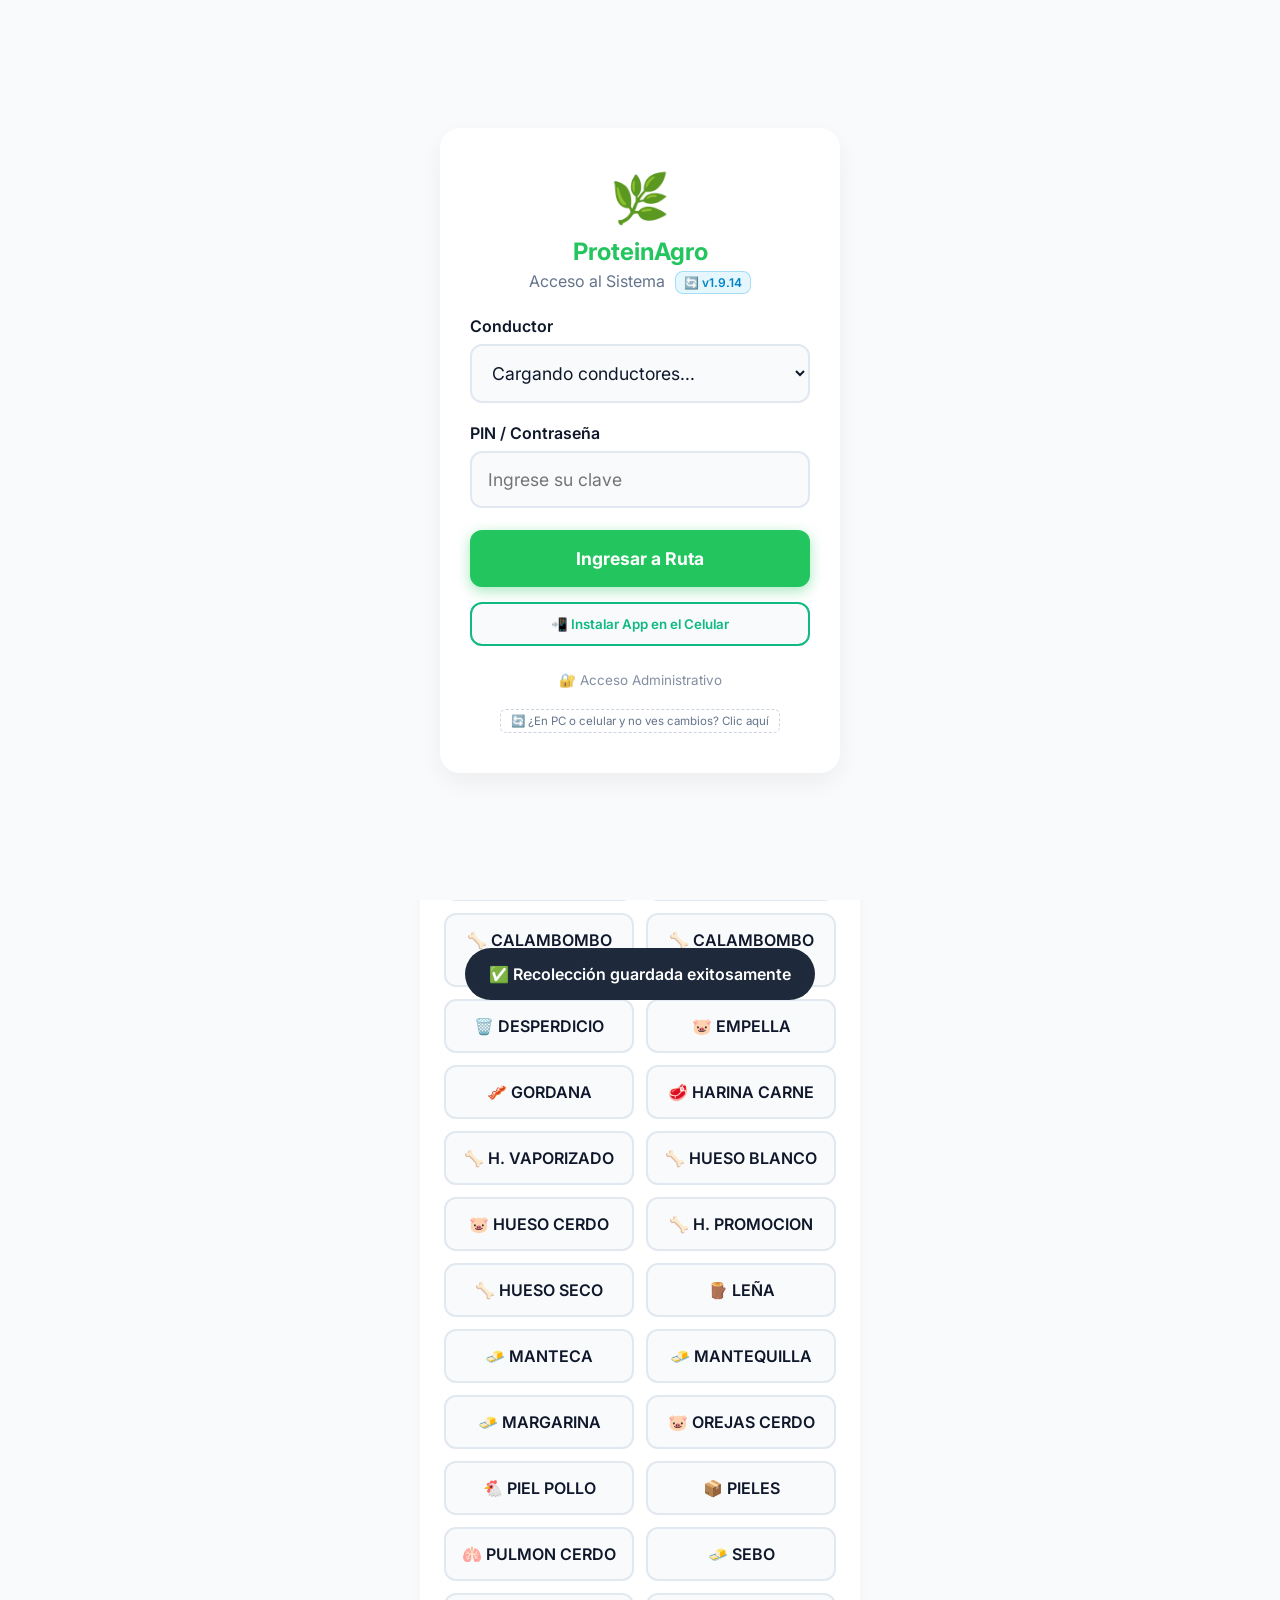
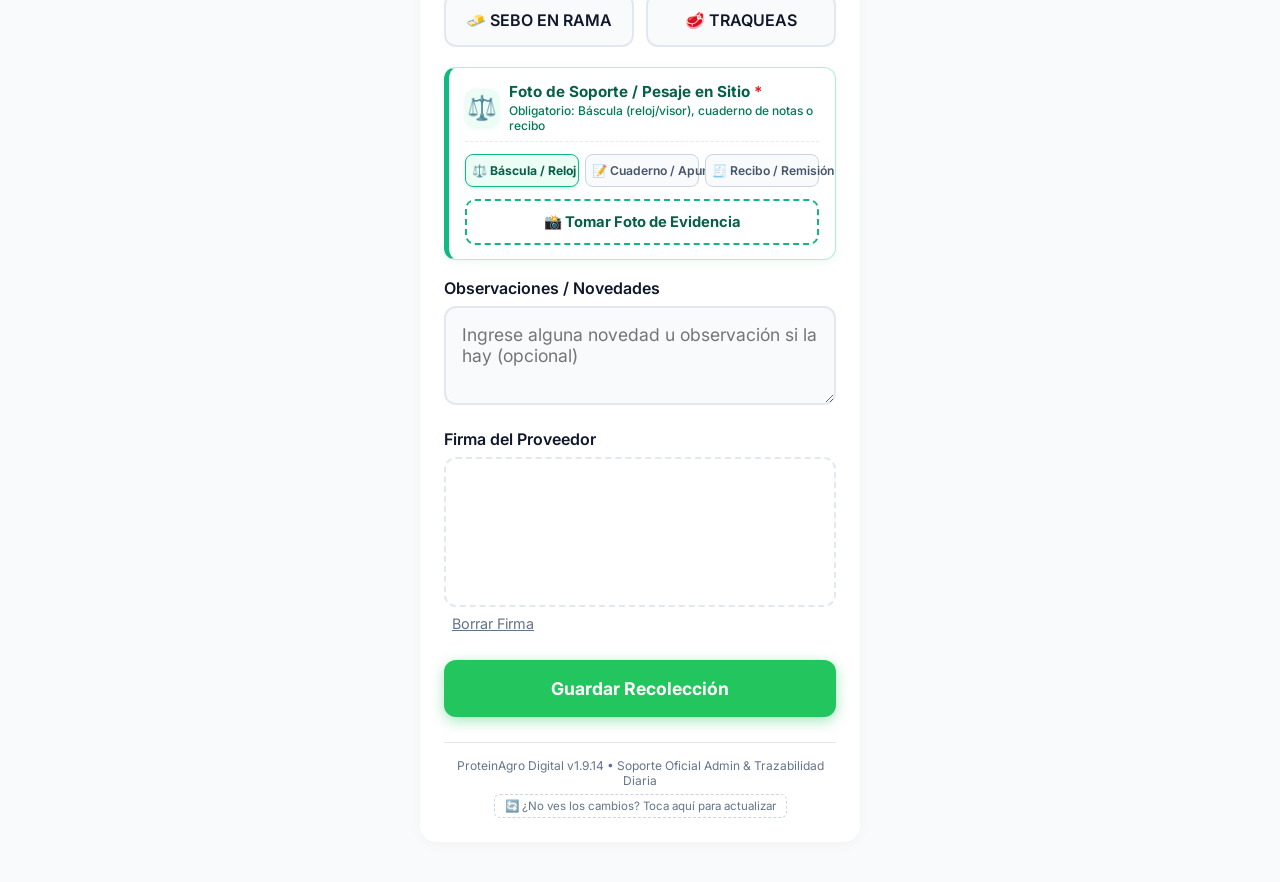
==== commit 81817d66: "fix(pwa): blindar sesion, borrador y memoria de camara en Android (v1.9.14)" ====
--- a/index.html
+++ b/index.html
@@ -28,7 +28,7 @@
     <link rel="preconnect" href="https://fonts.googleapis.com">
     <link rel="preconnect" href="https://fonts.gstatic.com" crossorigin>
     <link href="https://fonts.googleapis.com/css2?family=Inter:wght@400;500;600;700&display=swap" rel="stylesheet">
-    <link rel="stylesheet" href="styles.css?v=1.9.13">
+    <link rel="stylesheet" href="styles.css?v=1.9.14">
 
     <!-- Firebase (Carga no bloqueante con defer para acelerar FCP) -->
     <script src="https://www.gstatic.com/firebasejs/10.12.2/firebase-app-compat.js" defer></script>
@@ -40,7 +40,7 @@
     <script src="https://cdn.jsdelivr.net/npm/chart.js" defer></script>
     
     <!-- App Script -->
-    <script src="app.js?v=1.9.13" defer></script>
+    <script src="app.js?v=1.9.14" defer></script>
 </head>
 <body>
     <!-- Pantalla Discreta de Cuenta en Pausa (Controlada por CUENTA_EN_PAUSA en app.js) -->
@@ -54,7 +54,7 @@
             <button type="button" onclick="forzarActualizacionApp()" class="btn-secondary" style="width: 100%; padding: 12px; font-weight: 700; cursor: pointer;">
                 🔄 Reintentar / Actualizar
             </button>
-            <p style="font-size: 0.75rem; color: #94a3b8; margin-top: 16px;">ProteinAgro • v1.9.13</p>
+            <p style="font-size: 0.75rem; color: #94a3b8; margin-top: 16px;">ProteinAgro • v1.9.14</p>
         </div>
     </div>
 
@@ -64,7 +64,7 @@
             <div class="logo-icon" style="font-size: 3rem; text-align: center; margin-bottom: 10px;">🌿</div>
             <h2 style="text-align: center; margin-bottom: 5px; color: var(--primary);">ProteinAgro</h2>
             <p style="text-align: center; color: var(--text-muted); margin-bottom: 22px;">
-                Acceso al Sistema <button type="button" onclick="forzarActualizacionApp()" class="btn-update-badge" style="margin-left: 6px;" title="Tocar o hacer clic para forzar actualización inmediata">🔄 v1.9.13</button>
+                Acceso al Sistema <button type="button" onclick="forzarActualizacionApp()" class="btn-update-badge" style="margin-left: 6px;" title="Tocar o hacer clic para forzar actualización inmediata">🔄 v1.9.14</button>
             </p>
             
             <!-- Modo Conductor (Predeterminado) -->
@@ -148,10 +148,10 @@
             <div class="logo-container">
                 <div class="logo-icon">👑</div>
                 <h1>Panel Administrativo</h1>
-                <span class="version-tag">v1.9.13</span>
+                <span class="version-tag">v1.9.14</span>
             </div>
             <div style="display: flex; align-items: center; gap: 8px;">
-                <button type="button" class="btn-text btn-update-badge" title="Forzar actualización de la app" onclick="forzarActualizacionApp()">🔄 v1.9.13</button>
+                <button type="button" class="btn-text btn-update-badge" title="Forzar actualización de la app" onclick="forzarActualizacionApp()">🔄 v1.9.14</button>
                 <button id="btn-logout-admin" class="btn-secondary" style="padding: 8px 16px;">Salir</button>
             </div>
         </header>
@@ -478,10 +478,10 @@
                     <h1 style="font-size: 1.25rem; line-height: 1.1; margin: 0;">ProteinAgro</h1>
                     <span id="driver-header-badge" class="driver-header-badge" style="display: none;">👤 <span id="driver-header-name">Conductor</span></span>
                 </div>
-                <span class="version-tag">v1.9.13</span>
+                <span class="version-tag">v1.9.14</span>
             </div>
             <div class="app-header-right">
-                <button type="button" id="btn-force-update-header" class="btn-text btn-update-badge" title="Tocar para forzar actualización" onclick="forzarActualizacionApp()">🔄 v1.9.13</button>
+                <button type="button" id="btn-force-update-header" class="btn-text btn-update-badge" title="Tocar para forzar actualización" onclick="forzarActualizacionApp()">🔄 v1.9.14</button>
                 <button id="btn-pwa-install-header" class="btn-text" style="display: none; color: #10b981; font-weight: 600; font-size: 0.85rem; align-items: center; gap: 4px;">📲 Instalar</button>
                 <div class="status-indicator offline" id="network-status">
                     <span class="dot"></span>
@@ -758,7 +758,7 @@
 
                 <!-- Footer de Versión & Ayuda de Caché -->
                 <div style="text-align: center; margin-top: 25px; padding-top: 15px; border-top: 1px solid var(--border-color);">
-                    <p style="font-size: 0.75rem; color: var(--text-muted); margin-bottom: 6px;">ProteinAgro Digital v1.9.13 • Soporte Oficial Admin & Trazabilidad Diaria</p>
+                    <p style="font-size: 0.75rem; color: var(--text-muted); margin-bottom: 6px;">ProteinAgro Digital v1.9.14 • Soporte Oficial Admin & Trazabilidad Diaria</p>
                     <button type="button" onclick="forzarActualizacionApp()" style="background: none; border: 1px dashed #cbd5e1; color: #64748b; padding: 4px 10px; border-radius: 6px; font-size: 0.72rem; cursor: pointer;">
                         🔄 ¿No ves los cambios? Toca aquí para actualizar
                     </button>
